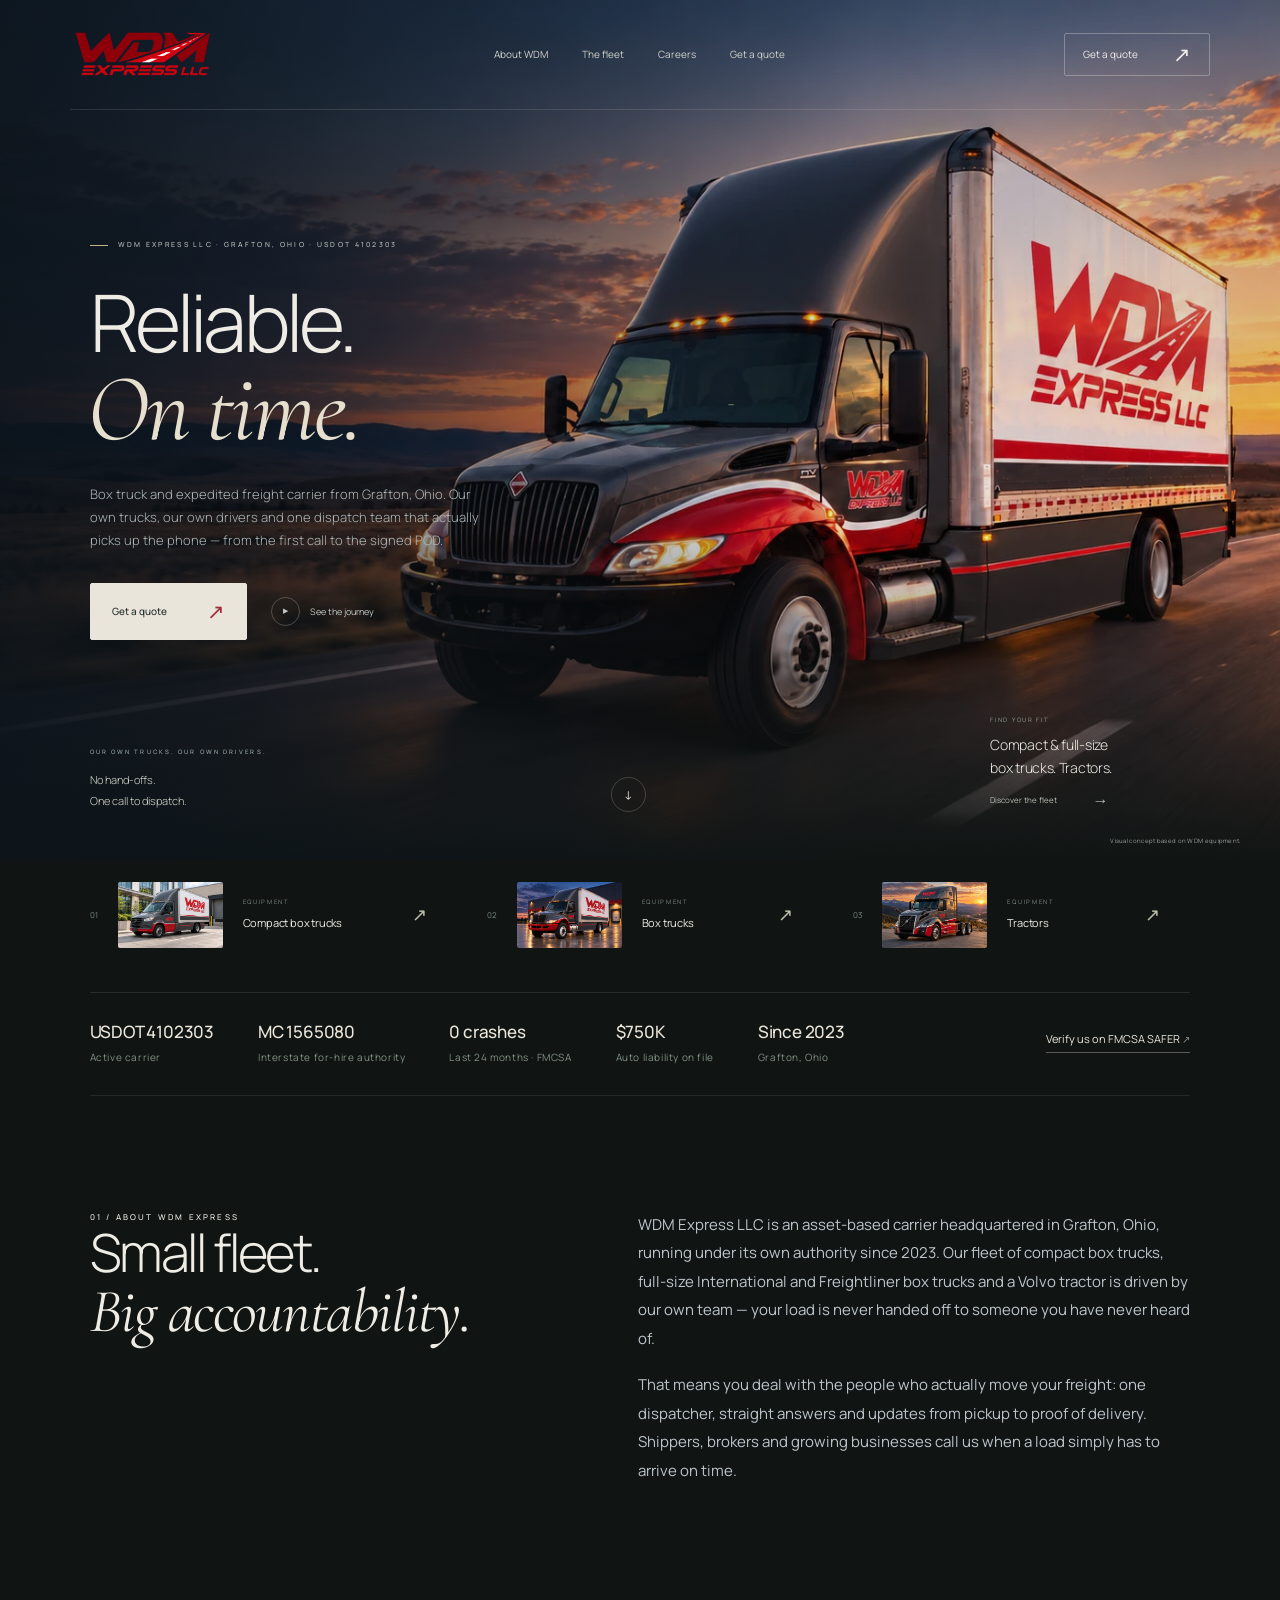
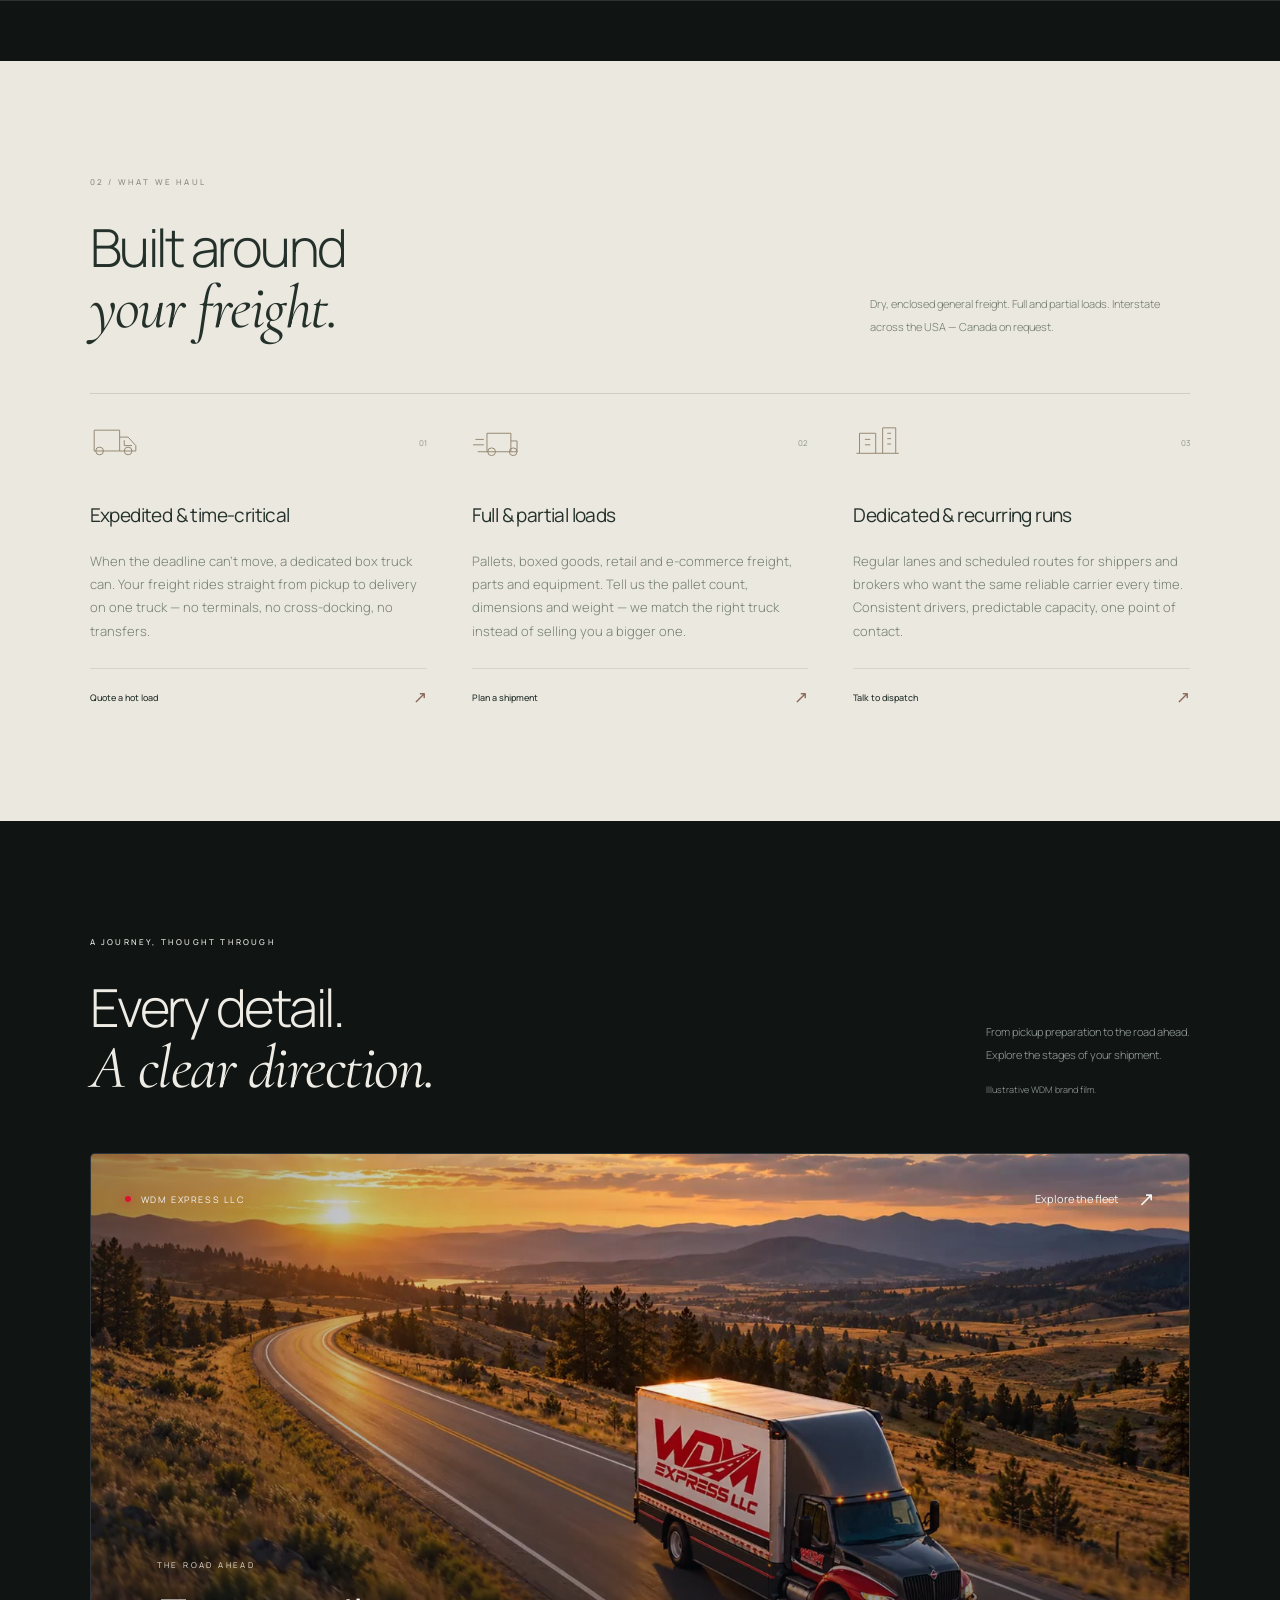
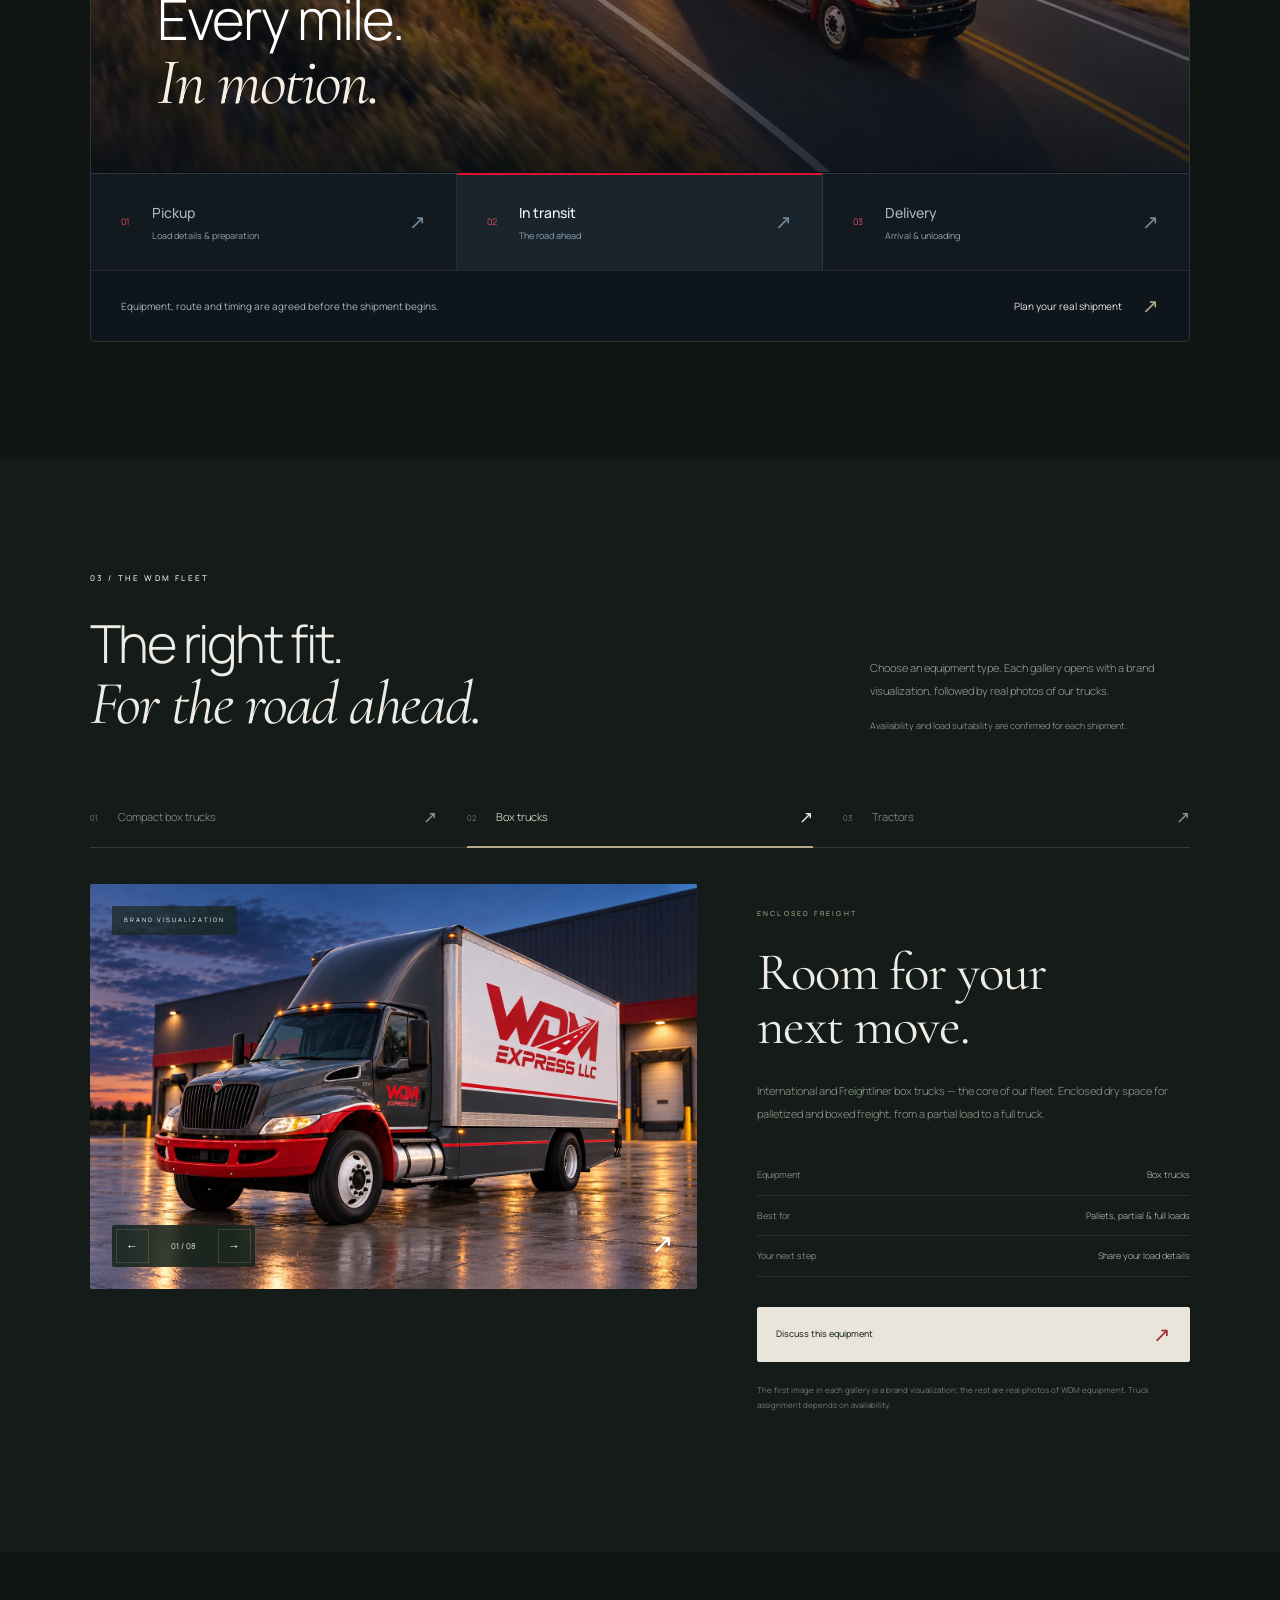
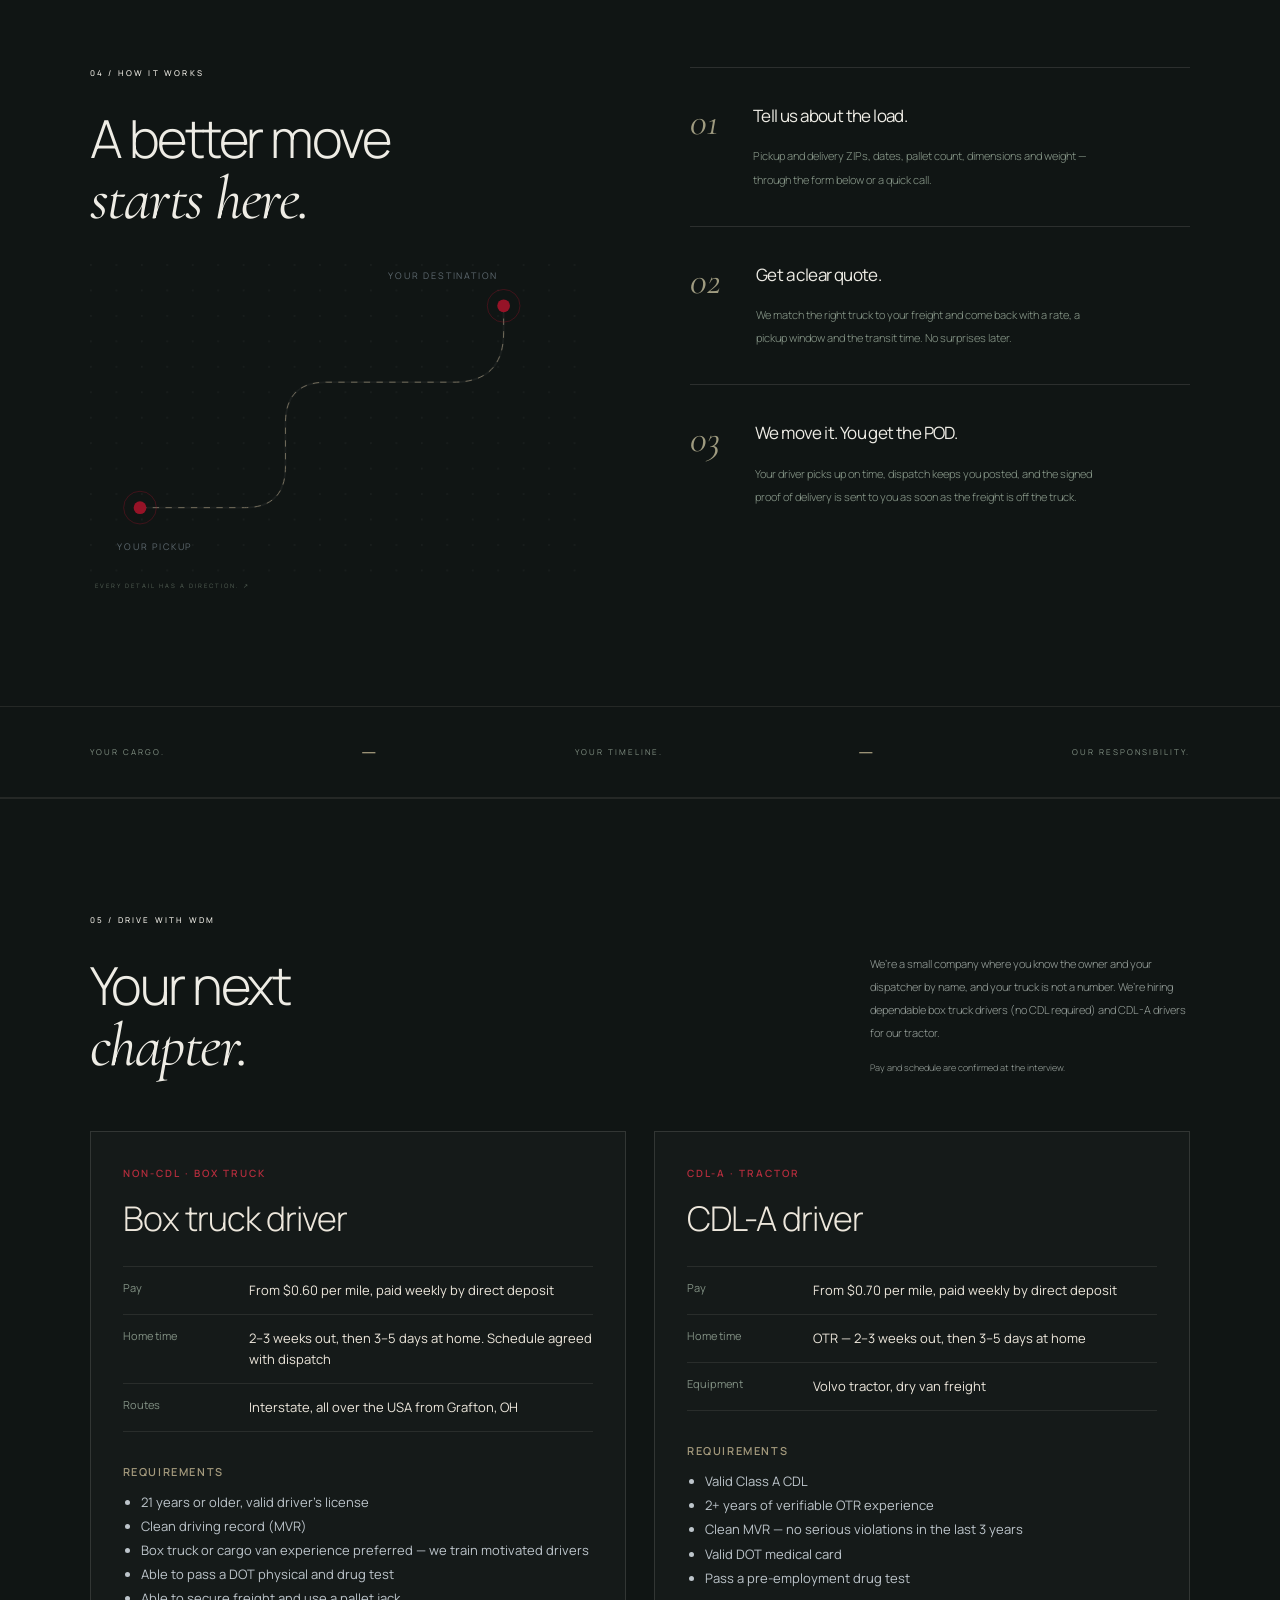
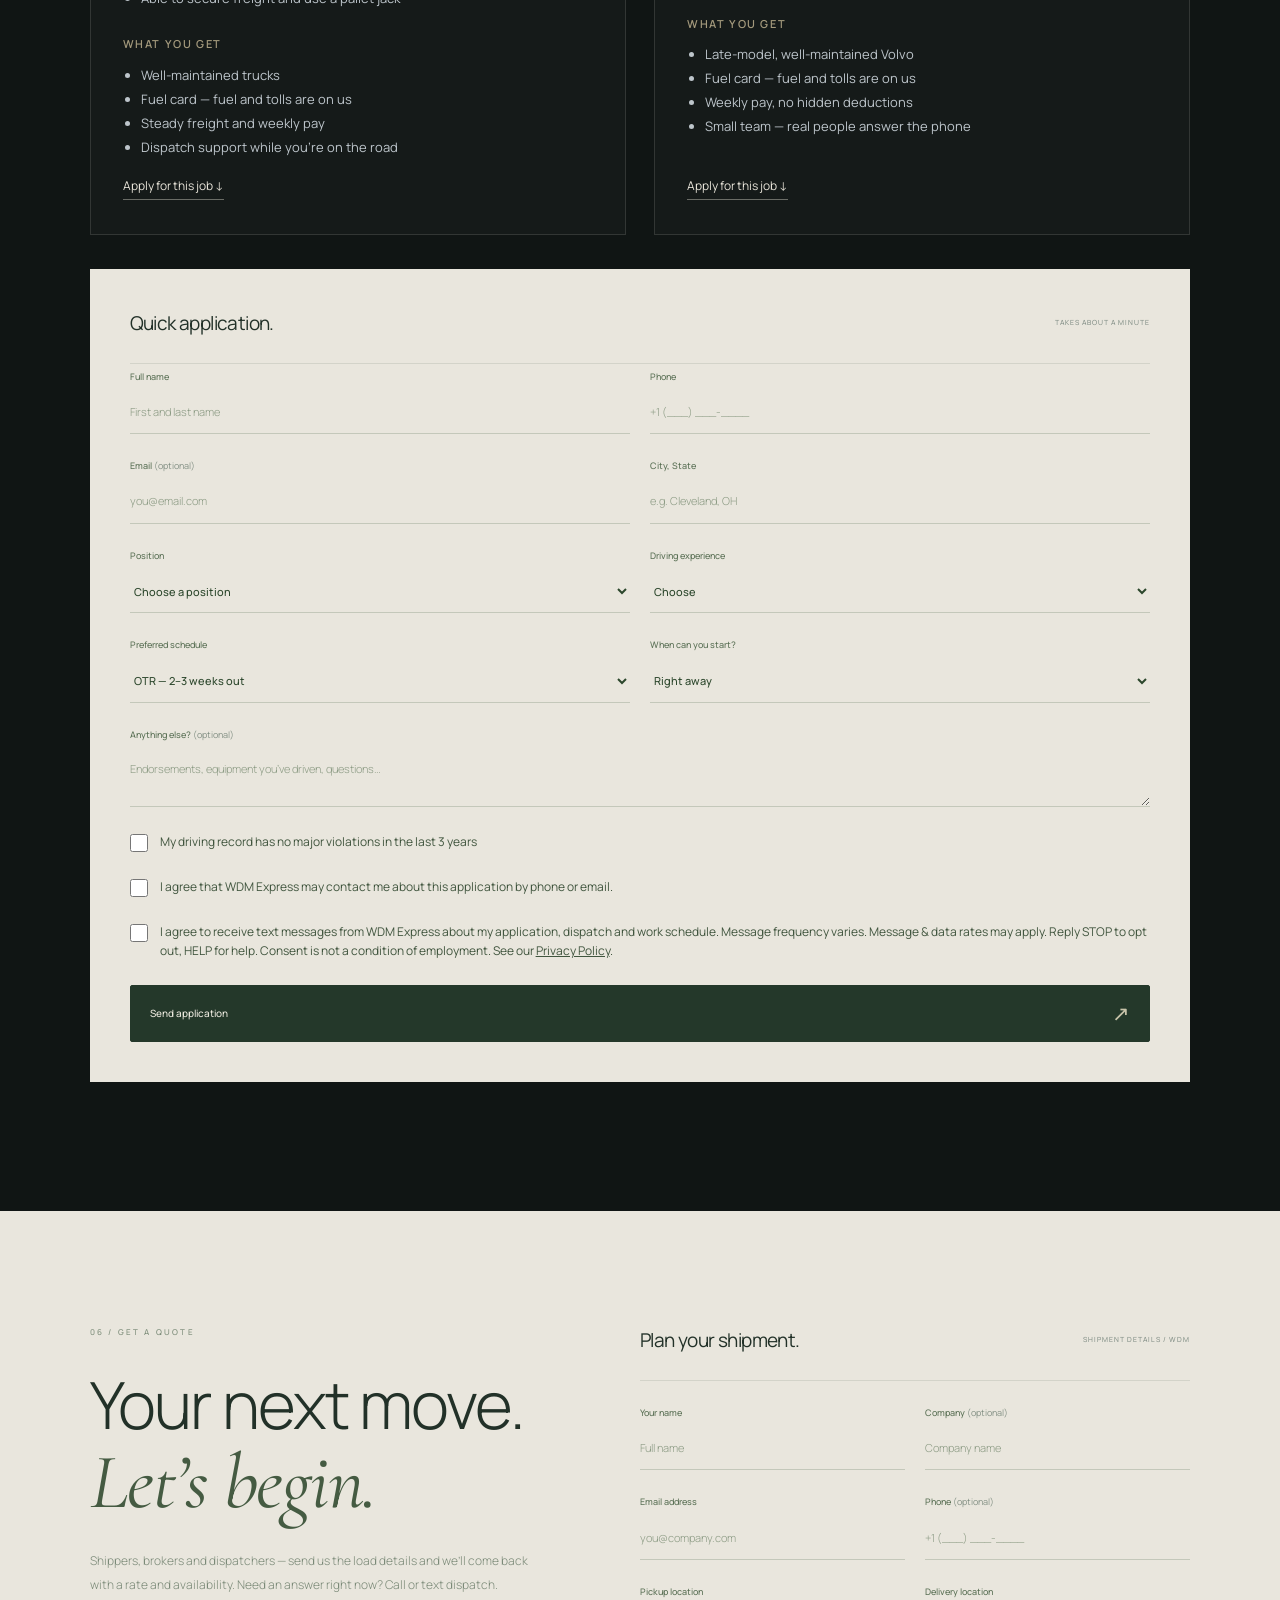
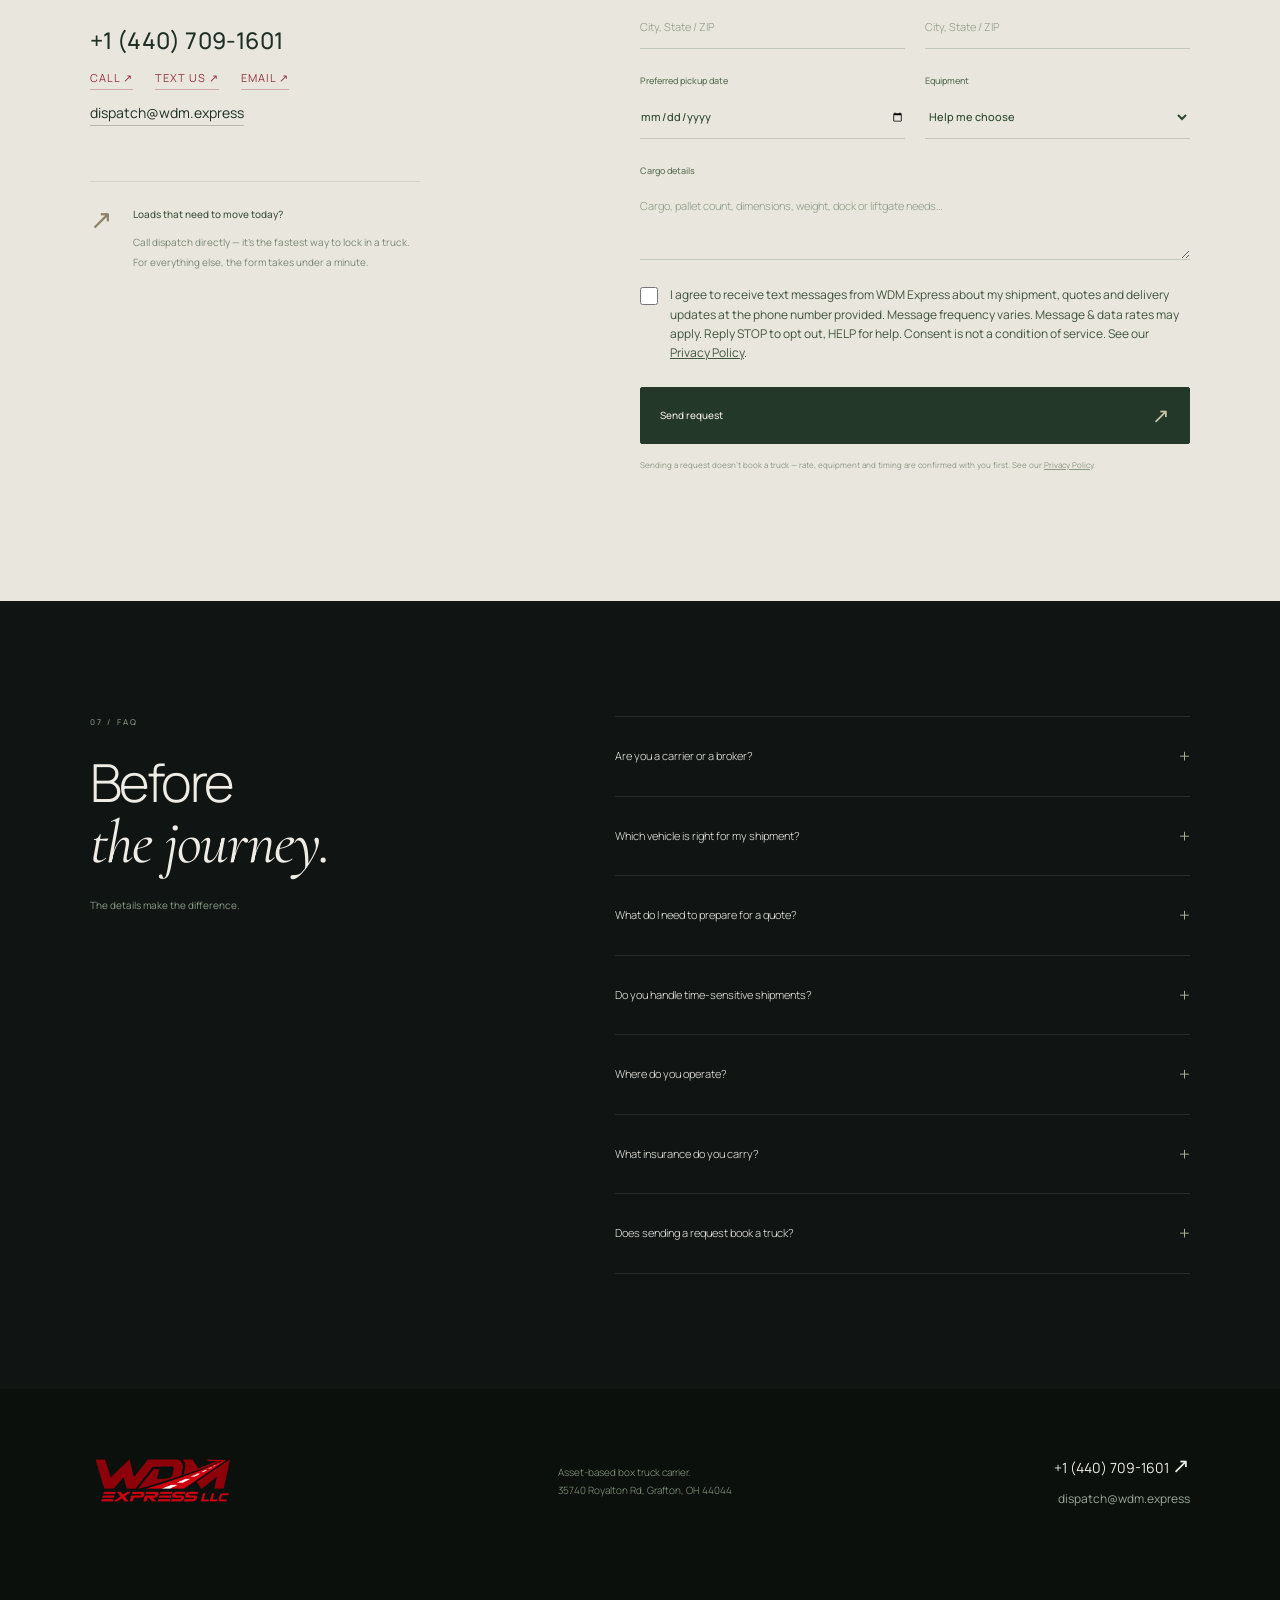
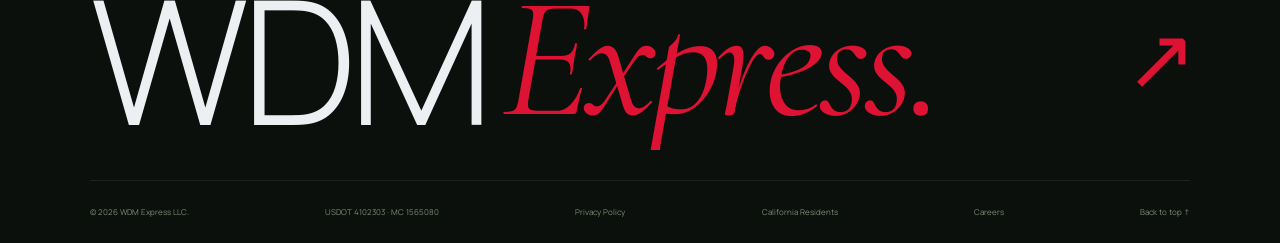
==== index.html @ 63d233fd "Replace Vue site with new static WDM Express site The new site is plain HTML/CSS/JS (approved previe" ====
<meta name="viewport" content="width=device-width, initial-scale=1"><meta name="theme-color" content="#11171c"><title>WDM Express LLC | Box Truck &amp; Expedited Freight Carrier · Grafton, Ohio</title>
<meta name="description" content="Asset-based box truck carrier from Grafton, Ohio. USDOT 4102303 · MC 1565080. Expedited, full and partial loads and dedicated runs across the USA. Call or text +1 (440) 709-1601.">
<link rel="canonical" href="https://wdm.express/">
<meta property="og:type" content="website"><meta property="og:site_name" content="WDM Express LLC"><meta property="og:url" content="https://wdm.express/">
<meta property="og:title" content="WDM Express LLC — Reliable. On time."><meta property="og:description" content="Asset-based box truck carrier from Grafton, Ohio. Our own trucks, our own drivers, one dispatch team. USDOT 4102303 · MC 1565080.">
<meta property="og:image" content="https://wdm.express/assets/og-image.jpg"><meta property="og:image:width" content="1200"><meta property="og:image:height" content="630"><meta name="twitter:card" content="summary_large_image">
<link rel="icon" type="image/png" sizes="64x64" href="assets/favicon.png"><link rel="apple-touch-icon" href="assets/apple-touch-icon.png">
<script type="application/ld+json">{"@context":"https://schema.org","@type":"LocalBusiness","@id":"https://wdm.express/#company","name":"WDM Express LLC","description":"Asset-based box truck and expedited freight carrier. USDOT 4102303, MC 1565080.","url":"https://wdm.express/","logo":"https://wdm.express/assets/logo.png","image":"https://wdm.express/assets/og-image.jpg","telephone":"+1-440-709-1601","email":"dispatch@wdm.express","address":{"@type":"PostalAddress","streetAddress":"35740 Royalton Rd","addressLocality":"Grafton","addressRegion":"OH","postalCode":"44044","addressCountry":"US"},"areaServed":["US","CA"],"foundingDate":"2023","identifier":[{"@type":"PropertyValue","propertyID":"USDOT","value":"4102303"},{"@type":"PropertyValue","propertyID":"MC","value":"1565080"}],"knowsAbout":["Box truck freight","Expedited freight","Partial truckload","Dedicated routes"]}</script><link rel="stylesheet" href="style.css"></head><body class="wdm">
<a class="skip-link" href="#main">Skip to content</a>
<header class="topbar"><a class="logo" href="#home" aria-label="WDM Express home"><img src="assets/logo.png" alt="WDM Express LLC" width="160" height="80"></a><nav id="navigation" aria-label="Main navigation"><a href="#about">About WDM</a><a href="#fleet">The fleet</a><a href="#career">Careers</a><a href="#quote">Get a quote</a><a href="tel:+14407091601">+1 (440) 709-1601</a></nav><a class="nav-button" href="#quote">Get a quote <span class="arrow">↗</span></a><button class="mobile-menu" type="button" aria-label="Open navigation" aria-expanded="false" aria-controls="navigation">☰</button></header>
<main id="main"><section class="dark-hero" id="home"><div class="dark-backdrop has-film"><video id="hero-video" src="assets/wdm-driving.mp4" poster="assets/hero-wdm-aero-symmetric.webp" autoplay muted loop playsinline preload="auto" width="1440" height="822" aria-label="WDM Express branded box truck driving on the highway"></video></div><div class="dark-grid"></div><div class="dark-heading"><p class="eyebrow"><i></i> WDM EXPRESS LLC · GRAFTON, OHIO · USDOT 4102303</p><h1>Reliable.<br><em>On time.</em></h1><div class="dark-description"><span></span><p>Box truck and expedited freight carrier from Grafton, Ohio. Our own trucks, our own drivers and one dispatch team that actually picks up the phone — from the first call to the signed POD.</p></div><div class="hero-actions"><a href="#quote" class="primary">Get a quote <span class="arrow">↗</span></a><a href="#journey" class="journey-link"><span>▶</span> See the journey</a></div></div><div class="vertical-label">OPEN ROADS. CLEAR DIRECTION.</div><div class="dark-photo-label"><i></i> A NEW PERSPECTIVE ON THE ROAD AHEAD</div><div class="dark-bottom"><div><p class="eyebrow">OUR OWN TRUCKS. OUR OWN DRIVERS.</p><p>No hand-offs.<br>One call to dispatch.</p></div><div class="hero-scroll-group"><a href="#journey" class="round-link" aria-label="See the shipment visualization">↓</a></div><div class="equipment-mini"><span>FIND YOUR FIT</span><b>Compact &amp; full-size<br>box trucks. Tractors.</b><a href="#fleet">Discover the fleet <span>→</span></a></div></div><span class="hero-credit">Visual concept based on WDM equipment.</span></section>
<div class="dark-fleet-strip"><a href="#fleet" data-select="compact"><span class="strip-number">01</span><img src="assets/fleet-mercedes-city.webp" alt="Compact box truck" width="105" height="74"><div><span>EQUIPMENT</span><h3>Compact box trucks</h3></div><span class="arrow">↗</span></a><a href="#fleet" data-select="box"><span class="strip-number">02</span><img src="assets/fleet-international-terminal.webp" alt="International box truck" width="105" height="74"><div><span>EQUIPMENT</span><h3>Box trucks</h3></div><span class="arrow">↗</span></a><a href="#fleet" data-select="tractor"><span class="strip-number">03</span><img src="assets/fleet-volvo-mountains.webp" alt="Volvo tractor" width="105" height="74"><div><span>EQUIPMENT</span><h3>Tractors</h3></div><span class="arrow">↗</span></a></div>
<section class="trust-strip" aria-label="Company credentials"><ul><li><b>USDOT 4102303</b><span>Active carrier</span></li><li><b>MC 1565080</b><span>Interstate for-hire authority</span></li><li><b>0 crashes</b><span>Last 24 months · FMCSA</span></li><li><b>$750K</b><span>Auto liability on file</span></li><li><b>Since 2023</b><span>Grafton, Ohio</span></li></ul><a href="https://safer.fmcsa.dot.gov/query.asp?searchtype=ANY&amp;query_type=queryCarrierSnapshot&amp;query_param=USDOT&amp;query_string=4102303" target="_blank" rel="noopener">Verify us on FMCSA SAFER <span aria-hidden="true">↗</span></a></section>
<section class="about-official section" id="about"><div><p class="eyebrow">01 / ABOUT WDM EXPRESS</p><h2>Small fleet.<br><em>Big accountability.</em></h2></div><div class="about-copy"><p>WDM Express LLC is an asset-based carrier headquartered in Grafton, Ohio, running under its own authority since 2023. Our fleet of compact box trucks, full-size International and Freightliner box trucks and a Volvo tractor is driven by our own team — your load is never handed off to someone you have never heard of.</p><p>That means you deal with the people who actually move your freight: one dispatcher, straight answers and updates from pickup to proof of delivery. Shippers, brokers and growing businesses call us when a load simply has to arrive on time.</p></div></section>
<section class="services section" id="services"><div class="section-heading"><div><p class="eyebrow">02 / WHAT WE HAUL</p><h2>Built around<br><em>your freight.</em></h2></div><p>Dry, enclosed general freight. Full and partial loads. Interstate across the USA — Canada on request.</p></div><div class="service-grid"><article><div class="service-top"><svg viewBox="0 0 64 48" aria-hidden="true"><path d="M5 8h33v27H5zm33 9h11l10 11v7H38M12 40a5 5 0 1 0 0-10 5 5 0 0 0 0 10zm37 0a5 5 0 1 0 0-10 5 5 0 0 0 0 10M44 21v7h10"/></svg><span>01</span></div><h3>Expedited &amp; time-critical</h3><p>When the deadline can’t move, a dedicated box truck can. Your freight rides straight from pickup to delivery on one truck — no terminals, no cross-docking, no transfers.</p><a href="#quote" data-service="Expedited / time-critical">Quote a hot load <span class="arrow">↗</span></a></article><article><div class="service-top"><svg viewBox="0 0 64 48" aria-hidden="true"><path d="M7 36h43V12H19v24m31-14h8v14h-8M4 20h11M1 27h14m10 14a5 5 0 1 0 0-10 5 5 0 0 0 0 10zm28 0a5 5 0 1 0 0-10 5 5 0 0 0 0 10"/></svg><span>02</span></div><h3>Full &amp; partial loads</h3><p>Pallets, boxed goods, retail and e-commerce freight, parts and equipment. Tell us the pallet count, dimensions and weight — we match the right truck instead of selling you a bigger one.</p><a href="#quote" data-service="Full / partial load">Plan a shipment <span class="arrow">↗</span></a></article><article><div class="service-top"><svg viewBox="0 0 64 48" aria-hidden="true"><path d="M8 38V12h21v26m9 0V5h17v33M4 38h55M15 20h7m-7 7h7m22-15h5m-5 7h5m-5 7h5"/></svg><span>03</span></div><h3>Dedicated &amp; recurring runs</h3><p>Regular lanes and scheduled routes for shippers and brokers who want the same reliable carrier every time. Consistent drivers, predictable capacity, one point of contact.</p><a href="tel:+14407091601">Talk to dispatch <span class="arrow">↗</span></a></article></div></section>
<section class="journey-section section" id="journey"><div class="section-heading"><div><p class="eyebrow">A JOURNEY, THOUGHT THROUGH</p><h2>Every detail.<br><em>A clear direction.</em></h2></div><div><p>From pickup preparation to the road ahead.<br>Explore the stages of your shipment.</p><p class="fine">Illustrative WDM brand film.</p></div></div>
<div class="journey-board cinematic-journey"><div class="route-cinema"><video id="journey-video" data-src="assets/wdm-journey-aerial.mp4" poster="assets/wdm-journey-poster.jpg" autoplay muted loop playsinline preload="none" width="1440" height="822" aria-label="WDM Express box truck driving along a countryside highway, filmed from above"></video><div class="route-film-shade"></div><div class="route-film-top"><span><i></i> WDM EXPRESS LLC</span><a href="#fleet">Explore the fleet <span aria-hidden="true">↗</span></a></div><div class="route-film-copy"><p>THE ROAD AHEAD</p><h3>Every mile.<br><em>In motion.</em></h3></div></div>
<div class="route-stages" role="group" aria-label="Explore shipment stages"><button type="button" data-stage="0" aria-pressed="false"><span>01</span><div><b>Pickup</b><small>Load details &amp; preparation</small></div><span class="route-stage-arrow" aria-hidden="true">↗</span></button><button type="button" data-stage="1" aria-pressed="true" class="active"><span>02</span><div><b>In transit</b><small>The road ahead</small></div><span class="route-stage-arrow" aria-hidden="true">↗</span></button><button type="button" data-stage="2" aria-pressed="false"><span>03</span><div><b>Delivery</b><small>Arrival &amp; unloading</small></div><span class="route-stage-arrow" aria-hidden="true">↗</span></button></div>
<div class="journey-caption"><p id="journey-stage-detail" aria-live="polite">Equipment, route and timing are agreed before the shipment begins.</p><a href="#quote">Plan your real shipment <span>↗</span></a></div></div></section>
<section class="fleet-section section" id="fleet"><div class="section-heading"><div><p class="eyebrow">03 / THE WDM FLEET</p><h2>The right fit.<br><em>For the road ahead.</em></h2></div><div><p>Choose an equipment type. Each gallery opens with a brand visualization, followed by real photos of our trucks.</p><p class="fine">Availability and load suitability are confirmed for each shipment.</p></div></div><div class="equipment-tabs" role="tablist" aria-label="Fleet equipment"><button id="tab-compact" role="tab" aria-selected="false" aria-controls="fleet-panel" data-fleet="compact" tabindex="-1"><span>01</span> Compact box trucks <span class="arrow">↗</span></button><button id="tab-box" role="tab" aria-selected="true" aria-controls="fleet-panel" data-fleet="box" class="active" tabindex="0"><span>02</span> Box trucks <span class="arrow">↗</span></button><button id="tab-tractor" role="tab" aria-selected="false" aria-controls="fleet-panel" data-fleet="tractor" tabindex="-1"><span>03</span> Tractors <span class="arrow">↗</span></button></div><div class="fleet-showcase" id="fleet-panel" role="tabpanel" aria-labelledby="tab-box"><div class="fleet-photo"><button class="expand-photo" aria-label="View vehicle photo full screen" type="button"><img id="fleet-photo" src="assets/fleet-international-terminal.webp" alt="WDM International box truck with aerodynamic fairing at a freight terminal" loading="lazy" width="1536" height="1024"></button><span class="photo-badge" id="fleet-badge">BRAND VISUALIZATION</span><div class="photo-controls"><button type="button" id="fleet-prev" aria-label="Previous fleet photo">←</button><span id="fleet-count" aria-live="polite">01 / 08</span><button type="button" id="fleet-next" aria-label="Next fleet photo">→</button></div><span class="photo-expand" aria-hidden="true">↗</span></div><div class="fleet-detail"><span class="eyebrow" id="fleet-category">ENCLOSED FREIGHT</span><h3 id="fleet-title">Room for your<br>next move.</h3><p id="fleet-description">International and Freightliner box trucks — the core of our fleet. Enclosed dry space for palletized and boxed freight, from a partial load to a full truck.</p><dl><div><dt>Equipment</dt><dd id="fleet-equipment">Box trucks</dd></div><div><dt>Best for</dt><dd id="fleet-best">Pallets, partial &amp; full loads</dd></div><div><dt>Your next step</dt><dd>Share your load details</dd></div></dl><a href="#quote" class="primary" id="fleet-quote" data-equipment="Box truck">Discuss this equipment <span class="arrow">↗</span></a><p class="fine">The first image in each gallery is a brand visualization; the rest are real photos of WDM equipment. Truck assignment depends on availability.</p></div></div></section>
<section class="approach section" id="approach"><div class="approach-visual"><p class="eyebrow">04 / HOW IT WORKS</p><h2>A better move<br><em>starts here.</em></h2><div class="route-drawing" aria-hidden="true"><svg viewBox="0 0 550 350" fill="none"><defs><pattern id="route-grid" width="28" height="28" patternUnits="userSpaceOnUse"><circle cx="1" cy="1" r=".8" fill="#fff" opacity=".13"/></pattern></defs><rect width="550" height="350" fill="url(#route-grid)"/><path class="route-shadow" d="M55 268H170Q215 268 215 223V175Q215 130 260 130H400Q455 130 455 75V46"/><path class="route-path" d="M55 268H170Q215 268 215 223V175Q215 130 260 130H400Q455 130 455 75V46"/><circle cx="55" cy="268" r="7" fill="#de1232"/><circle cx="55" cy="268" r="18" stroke="#de1232" opacity=".4"/><circle cx="455" cy="46" r="7" fill="#de1232"/><circle cx="455" cy="46" r="18" stroke="#de1232" opacity=".4"/><text x="30" y="315" fill="#8796a0" font-size="10" letter-spacing="2">YOUR PICKUP</text><text x="328" y="17" fill="#8796a0" font-size="10" letter-spacing="2">YOUR DESTINATION</text></svg><span class="route-label">EVERY DETAIL HAS A DIRECTION. ↗</span></div></div><div class="steps"><article><span>01</span><div><h3>Tell us about the load.</h3><p>Pickup and delivery ZIPs, dates, pallet count, dimensions and weight — through the form below or a quick call.</p></div></article><article><span>02</span><div><h3>Get a clear quote.</h3><p>We match the right truck to your freight and come back with a rate, a pickup window and the transit time. No surprises later.</p></div></article><article><span>03</span><div><h3>We move it. You get the POD.</h3><p>Your driver picks up on time, dispatch keeps you posted, and the signed proof of delivery is sent to you as soon as the freight is off the truck.</p></div></article></div></section>
<div class="statement"><span>YOUR CARGO.</span><i>—</i><span>YOUR TIMELINE.</span><i>—</i><span>OUR RESPONSIBILITY.</span></div>
<section class="careers section" id="career"><div class="section-heading"><div><p class="eyebrow">05 / DRIVE WITH WDM</p><h2>Your next<br><em>chapter.</em></h2></div><div><p>We’re a small company where you know the owner and your dispatcher by name, and your truck is not a number. We’re hiring dependable box truck drivers (no CDL required) and CDL-A drivers for our tractor.</p><p class="fine">Pay and schedule are confirmed at the interview.</p></div></div>
<div class="jobs">
<article class="job"><p class="job-tag">NON-CDL · BOX TRUCK</p><h3>Box truck driver</h3>
<dl class="job-facts"><div><dt>Pay</dt><dd>From $0.60 per mile, paid weekly by direct deposit</dd></div><div><dt>Home time</dt><dd>2–3 weeks out, then 3–5 days at home. Schedule agreed with dispatch</dd></div><div><dt>Routes</dt><dd>Interstate, all over the USA from Grafton, OH</dd></div></dl>
<h4>Requirements</h4><ul><li>21 years or older, valid driver’s license</li><li>Clean driving record (MVR)</li><li>Box truck or cargo van experience preferred — we train motivated drivers</li><li>Able to pass a DOT physical and drug test</li><li>Able to secure freight and use a pallet jack</li></ul>
<h4>What you get</h4><ul><li>Well-maintained trucks</li><li>Fuel card — fuel and tolls are on us</li><li>Steady freight and weekly pay</li><li>Dispatch support while you’re on the road</li></ul>
<a href="#apply" class="job-apply" data-position="Box truck driver (Non-CDL)">Apply for this job <span aria-hidden="true">↓</span></a></article>
<article class="job"><p class="job-tag">CDL-A · TRACTOR</p><h3>CDL-A driver</h3>
<dl class="job-facts"><div><dt>Pay</dt><dd>From $0.70 per mile, paid weekly by direct deposit</dd></div><div><dt>Home time</dt><dd>OTR — 2–3 weeks out, then 3–5 days at home</dd></div><div><dt>Equipment</dt><dd>Volvo tractor, dry van freight</dd></div></dl>
<h4>Requirements</h4><ul><li>Valid Class A CDL</li><li>2+ years of verifiable OTR experience</li><li>Clean MVR — no serious violations in the last 3 years</li><li>Valid DOT medical card</li><li>Pass a pre-employment drug test</li></ul>
<h4>What you get</h4><ul><li>Late-model, well-maintained Volvo</li><li>Fuel card — fuel and tolls are on us</li><li>Weekly pay, no hidden deductions</li><li>Small team — real people answer the phone</li></ul>
<a href="#apply" class="job-apply" data-position="CDL-A driver">Apply for this job <span aria-hidden="true">↓</span></a></article>
</div>
<form id="apply-form" class="apply-form" novalidate><div class="form-heading"><h3 id="apply">Quick application.</h3><span>TAKES ABOUT A MINUTE</span></div>
<input type="hidden" name="form_type" value="Driver application">
<div class="form-grid">
<label>Full name<input name="name" autocomplete="name" placeholder="First and last name" required maxlength="100"></label>
<label>Phone<input type="tel" name="phone" autocomplete="tel" placeholder="+1 (___) ___-____" required maxlength="40"></label>
<label>Email <span>(optional)</span><input type="email" name="email" autocomplete="email" placeholder="you@email.com" maxlength="200"></label>
<label>City, State<input name="location" autocomplete="address-level2" placeholder="e.g. Cleveland, OH" required maxlength="120"></label>
<label>Position<select name="position" id="apply-position" required><option value="">Choose a position</option><option>Box truck driver (Non-CDL)</option><option>CDL-A driver</option></select></label>
<label>Driving experience<select name="experience" required><option value="">Choose</option><option>Less than 1 year</option><option>1–2 years</option><option>3–5 years</option><option>5+ years</option></select></label>
<label>Preferred schedule<select name="schedule"><option>OTR — 2–3 weeks out</option><option>Flexible / let’s discuss</option></select></label>
<label>When can you start?<select name="start"><option>Right away</option><option>Within 2 weeks</option><option>Within a month</option></select></label>
<label class="full">Anything else? <span>(optional)</span><textarea name="message" rows="2" placeholder="Endorsements, equipment you’ve driven, questions…" maxlength="1500"></textarea></label>
<label class="check full"><input type="checkbox" name="clean_record" value="Yes"> <span>My driving record has no major violations in the last 3 years</span></label>
<label class="check full"><input type="checkbox" name="consent" value="Yes" required> <span>I agree that WDM Express may contact me about this application by phone or email.</span></label><label class="check full"><input type="checkbox" name="sms_consent" value="Yes"> <span>I agree to receive text messages from WDM Express about my application, dispatch and work schedule. Message frequency varies. Message &amp; data rates may apply. Reply STOP to opt out, HELP for help. Consent is not a condition of employment. See our <a href="privacy-policy">Privacy Policy</a>.</span></label>
<input type="text" name="botcheck" class="hp" tabindex="-1" autocomplete="off" aria-hidden="true">
</div><button type="submit" class="primary">Send application <span class="arrow">↗</span></button>
<div class="form-status" role="status" aria-live="polite" hidden></div></form>
</section>
<section class="quote-section section" id="quote"><div class="quote-copy"><p class="eyebrow">06 / GET A QUOTE</p><h2>Your next move.<br><em>Let’s begin.</em></h2><p>Shippers, brokers and dispatchers — send us the load details and we’ll come back with a rate and availability. Need an answer right now? Call or text dispatch.</p><div class="contact-lines"><a class="contact-phone" href="tel:+14407091601">+1 (440) 709-1601</a><div><a href="tel:+14407091601">Call <span aria-hidden="true">↗</span></a><a href="sms:+14407091601">Text us <span aria-hidden="true">↗</span></a><a href="mailto:dispatch@wdm.express">Email <span aria-hidden="true">↗</span></a></div><a class="contact-email" href="mailto:dispatch@wdm.express">dispatch@wdm.express</a></div><div class="quote-note"><span class="arrow">↗</span><div><b>Loads that need to move today?</b><p>Call dispatch directly — it’s the fastest way to lock in a truck. For everything else, the form takes under a minute.</p></div></div></div><form id="quote-form" novalidate><input type="hidden" name="form_type" value="Shipping request"><div class="form-heading"><h3>Plan your shipment.</h3><span>SHIPMENT DETAILS / WDM</span></div><div class="form-grid"><label>Your name<input name="name" autocomplete="name" placeholder="Full name" required maxlength="100"></label><label>Company <span>(optional)</span><input name="company" autocomplete="organization" placeholder="Company name" maxlength="150"></label><label>Email address<input type="email" name="email" autocomplete="email" placeholder="you@company.com" required maxlength="200"></label><label>Phone <span>(optional)</span><input type="tel" name="phone" autocomplete="tel" placeholder="+1 (___) ___-____" maxlength="40"></label><label>Pickup location<input name="pickup" placeholder="City, State / ZIP" required maxlength="150"></label><label>Delivery location<input name="delivery" placeholder="City, State / ZIP" required maxlength="150"></label><label>Preferred pickup date<input type="date" name="date" required></label><label>Equipment<select id="equipment" name="equipment"><option>Help me choose</option><option>Compact box truck</option><option>Box truck</option><option>Tractor</option></select></label><label class="full">Cargo details<textarea id="cargo" name="cargo" rows="3" placeholder="Cargo, pallet count, dimensions, weight, dock or liftgate needs…" required maxlength="2500"></textarea></label><label class="check full"><input type="checkbox" name="sms_consent" value="Yes"> <span>I agree to receive text messages from WDM Express about my shipment, quotes and delivery updates at the phone number provided. Message frequency varies. Message &amp; data rates may apply. Reply STOP to opt out, HELP for help. Consent is not a condition of service. See our <a href="privacy-policy">Privacy Policy</a>.</span></label><input type="text" name="botcheck" class="hp" tabindex="-1" autocomplete="off" aria-hidden="true"></div><button type="submit" class="primary">Send request <span class="arrow">↗</span></button><p class="form-disclaimer">Sending a request doesn’t book a truck — rate, equipment and timing are confirmed with you first. See our <a href="privacy-policy">Privacy Policy</a>.</p><div class="form-status" role="status" aria-live="polite" hidden></div></form></section>
<section class="faq section" id="questions"><div><p class="eyebrow">07 / FAQ</p><h2>Before<br><em>the journey.</em></h2><p class="faq-subtitle">The details make the difference.</p></div><div class="faq-list"><details><summary>Are you a carrier or a broker?<span>+</span></summary><p>We’re an asset-based carrier with our own trucks and drivers — USDOT 4102303, MC 1565080. You can check our authority, insurance and safety record on <a href="https://safer.fmcsa.dot.gov/query.asp?searchtype=ANY&amp;query_type=queryCarrierSnapshot&amp;query_param=USDOT&amp;query_string=4102303" target="_blank" rel="noopener">FMCSA SAFER</a>.</p></details><details><summary>Which vehicle is right for my shipment?<span>+</span></summary><p>That depends on cargo dimensions, total weight, loading access and route. Include these details in your request, or select “Help me choose.” Final capacity and availability must be confirmed before booking.</p></details><details><summary>What do I need to prepare for a quote?<span>+</span></summary><p>Pickup and delivery cities or ZIP codes, preferred dates, cargo description, dimensions and total weight. Include pallet count, dock access and any special loading or delivery requirements.</p></details><details><summary>Do you handle time-sensitive shipments?<span>+</span></summary><p>Yes — it’s a big part of what we do. Give us the earliest pickup time and the hard delivery deadline. If the load needs to move today, call dispatch at <a href="tel:+14407091601">+1 (440) 709-1601</a>.</p></details><details><summary>Where do you operate?<span>+</span></summary><p>We haul interstate freight across the USA from our base in Grafton, Ohio. Cross-border loads to Canada are possible — ask us before booking.</p></details><details><summary>What insurance do you carry?<span>+</span></summary><p>Our $750,000 auto liability coverage is on file with FMCSA. Ask us for a certificate of insurance (COI) and cargo coverage details for your specific load.</p></details><details><summary>Does sending a request book a truck?<span>+</span></summary><p>No. A shipment is booked only after WDM Express confirms the equipment, schedule, rate and terms with you — by phone and a rate confirmation.</p></details></div></section>
</main><footer><div class="footer-top"><a class="logo" href="#home"><img src="assets/logo.png" alt="WDM Express LLC" width="160" height="80" loading="lazy"></a><p>Asset-based box truck carrier.<br>35740 Royalton Rd, Grafton, OH 44044</p><div class="footer-contacts"><a href="tel:+14407091601">+1 (440) 709-1601 <span class="arrow">↗</span></a><a href="mailto:dispatch@wdm.express">dispatch@wdm.express</a></div></div><div class="footer-word">WDM <em>Express.</em><span>↗</span></div><div class="footer-bottom"><p>© <span id="year">2026</span> WDM Express LLC.</p><a href="https://safer.fmcsa.dot.gov/query.asp?searchtype=ANY&amp;query_type=queryCarrierSnapshot&amp;query_param=USDOT&amp;query_string=4102303" target="_blank" rel="noopener">USDOT 4102303 · MC 1565080</a><a href="privacy-policy">Privacy Policy</a><a href="ccpa">California Residents</a><a href="#career">Careers</a><a href="#home">Back to top ↑</a></div></footer>
<a class="mobile-call" href="tel:+14407091601"><span aria-hidden="true">✆</span> Call dispatch</a>
<dialog id="gallery"><div class="gallery-heading"><span id="gallery-title">The WDM fleet</span><button type="button" id="close-gallery" aria-label="Close photo gallery">×</button></div><img id="gallery-photo" alt="WDM fleet vehicle"><div class="gallery-controls"><button type="button" id="gallery-prev" aria-label="Previous photo">←</button><span id="gallery-count"></span><button type="button" id="gallery-next" aria-label="Next photo">→</button></div></dialog><script src="app.js"></script></body></html>
---- style.css ----
@import url('assets/fonts.css');
html{scroll-behavior:smooth;scroll-padding-top:20px}body{margin:0}.wdm{--red:#de1232;--ink:#11171c;--muted:#8d9ba5;--line:#ffffff22;background:var(--ink);color:#f4f5f3;font-family:'DM Sans',Arial,sans-serif;font-size:14px;line-height:1.5;overflow-x:clip;min-height:100vh}.wdm *{box-sizing:border-box}.wdm h1,.wdm h2,.wdm h3,.wdm p{margin:0}.wdm h1,.wdm h2{font-family:'Barlow Condensed',Impact,'Arial Narrow',sans-serif;font-weight:600;letter-spacing:-1px;line-height:.98}.wdm h2{font-size:clamp(46px,4.8vw,72px)}.wdm h2>span{color:#75838d}.wdm em{font-style:normal;color:var(--red)}.wdm button,.wdm input,.wdm select,.wdm textarea{font:inherit}.wdm a{color:inherit;text-decoration:none}.wdm button,.wdm a{-webkit-tap-highlight-color:transparent}.wdm button{cursor:pointer}.wdm button:focus-visible,.wdm a:focus-visible,.wdm summary:focus-visible{outline:3px solid var(--red);outline-offset:5px}.wdm button:disabled{opacity:.3;cursor:default}.wdm [hidden]{display:none!important}.wdm .skip-link{position:absolute;top:-100px;left:20px;padding:15px;background:white;color:black;z-index:50}.wdm .skip-link:focus{top:10px}.wdm .topbar{height:100px;display:flex;align-items:center;justify-content:space-between;margin:0 4%;border-bottom:1px solid var(--line);position:relative;z-index:5}.wdm .logo img{width:160px;height:80px;object-fit:contain;display:block}.wdm .topbar nav{display:flex;gap:35px;font-size:12px;color:#b7c1c7}.wdm .topbar nav a:hover{color:white}.wdm .nav-button{display:flex;align-items:center;gap:30px;font-size:12px;border:1px solid #ffffff50;padding:11px 18px;transition:background .2s}.wdm .nav-button:hover{background:#ffffff12}.wdm .arrow{font-family:Arial,sans-serif;font-size:25px;font-weight:400;line-height:1}.wdm .mobile-menu{display:none}.wdm .primary{display:inline-flex;align-items:center;justify-content:space-between;gap:45px;background:var(--red);color:#fff;padding:18px 22px;font-size:12px;border:1px solid var(--red);font-weight:500;transition:background .2s,transform .2s}.wdm .primary:hover{background:#bc0d29;border-color:#bc0d29;transform:translateY(-2px)}.wdm .eyebrow{font-size:9px;letter-spacing:1.8px;font-weight:600;display:flex;align-items:center;gap:10px}.wdm .eyebrow i,.wdm .dark-photo-label i{width:6px;height:6px;border-radius:50%;background:var(--red)}.wdm .dark-hero{height:715px;position:relative;overflow:hidden;margin-top:-100px;padding-top:100px}.wdm .dark-backdrop{position:absolute;inset:0;left:26%}.wdm .dark-backdrop>img{height:100%;width:100%;object-fit:cover;object-position:50% 55%;filter:saturate(.6)}.wdm .dark-backdrop:after{content:'';position:absolute;inset:0;background:linear-gradient(90deg,#11171c,#11171c60 35%,#11171c15 75%),linear-gradient(0deg,#11171c,#11171c10 65%,#11171cb0)}.wdm .dark-grid{position:absolute;inset:100px 4% 0;background:linear-gradient(90deg,transparent calc(50% - 1px),#ffffff0c 50%,transparent calc(50% + 1px)),linear-gradient(90deg,transparent calc(75% - 1px),#ffffff0c 75%,transparent calc(75% + 1px));pointer-events:none}.wdm .dark-heading{position:relative;padding:48px 0 0 6%}.wdm h1{font-size:clamp(100px,9.6vw,145px);line-height:.86;letter-spacing:-2px;font-weight:700;margin-top:28px}.wdm .dark-description{display:flex;gap:16px;align-items:center;margin:27px 0}.wdm .dark-description>span{width:2px;height:40px;background:var(--red)}.wdm .dark-description p{font-size:12px;color:#b3bdc4;line-height:1.7}.wdm .dark-heading .primary{padding:17px 22px}.wdm .vertical-label{position:absolute;right:24px;top:43%;writing-mode:vertical-rl;font-size:7px;letter-spacing:2.5px;color:#b9c3c8}.wdm .dark-photo-label{position:absolute;right:8%;top:55%;display:flex;align-items:center;gap:10px;font-size:8px;letter-spacing:1.5px;background:#11171c80;padding:15px;backdrop-filter:blur(7px)}.wdm .dark-bottom{position:absolute;bottom:30px;left:6%;right:6%;display:flex;align-items:flex-end;justify-content:space-between}.wdm .dark-bottom .eyebrow{font-size:7px;color:#7b8a94;letter-spacing:2px}.wdm .dark-bottom>div:first-child>p:last-child{font-size:14px;margin-top:9px;line-height:1.5}.wdm .round-link{width:44px;height:44px;border:1px solid #ffffff40;border-radius:50%;display:grid;place-items:center}.wdm .equipment-mini{display:flex;flex-direction:column;gap:10px;min-width:240px}.wdm .equipment-mini>span{font-size:7px;letter-spacing:2px;color:#91a0aa}.wdm .equipment-mini b{font-size:19px;font-weight:400;line-height:1.25;letter-spacing:-.5px}.wdm .equipment-mini a{font-size:10px;display:flex;gap:40px;align-items:center}.wdm .equipment-mini a span{font-size:20px}.wdm .dark-fleet-strip{display:grid;grid-template-columns:repeat(3,1fr);margin:0 4%;border-top:1px solid var(--line);border-bottom:1px solid var(--line)}.wdm .dark-fleet-strip>a{display:flex;align-items:center;gap:15px;text-align:left;padding:25px 22px;transition:background .2s}.wdm .dark-fleet-strip>a:hover{background:#ffffff05}.wdm .dark-fleet-strip>a+a{border-left:1px solid var(--line)}.wdm .dark-fleet-strip img{height:74px;width:105px;object-fit:cover;filter:grayscale(.5)}.wdm .strip-number{font-size:9px;color:#63727c}.wdm .dark-fleet-strip div>span{font-size:7px;letter-spacing:1.4px;color:#7d8c96}.wdm .dark-fleet-strip h3{font-size:14px;font-weight:400;margin-top:6px}.wdm .dark-fleet-strip .arrow{margin-left:auto;font-size:22px}.wdm .section{padding:95px 6%}.wdm .section-heading{display:flex;align-items:flex-end;justify-content:space-between;gap:60px;margin-bottom:44px}.wdm .section-heading .eyebrow{margin-bottom:23px}.wdm .section-heading>p,.wdm .section-heading>div+div{max-width:340px;color:var(--muted);font-size:12px;line-height:1.9}.wdm .fine{font-size:10px!important;line-height:1.7!important;color:var(--muted)}.wdm .section-heading .fine{margin-top:15px}.wdm .service-grid{display:grid;grid-template-columns:repeat(3,1fr);border:1px solid var(--line)}.wdm .service-grid article{padding:30px 28px;background:linear-gradient(145deg,#ffffff04,transparent)}.wdm .service-grid article+article{border-left:1px solid var(--line)}.wdm .service-top{display:flex;align-items:center;justify-content:space-between;margin-bottom:32px}.wdm .service-top svg{height:45px;width:60px;fill:none;stroke:var(--red);stroke-width:1.4}.wdm .service-top>span{font-size:9px;color:#5e6c77}.wdm .service-grid h3{font-size:22px;font-weight:500;letter-spacing:-.5px;margin-bottom:18px}.wdm .service-grid p{font-size:12px;color:var(--muted);line-height:1.9;min-height:90px}.wdm .service-grid a{font-size:11px;display:flex;justify-content:space-between;align-items:center;border-top:1px solid var(--line);padding-top:20px;margin-top:30px}.wdm .service-grid a:hover{color:#ee5069}.wdm .fleet-section{background:#181f25}.wdm .equipment-tabs{display:grid;grid-template-columns:repeat(3,1fr);border-bottom:1px solid #ffffff30;margin-bottom:30px}.wdm .equipment-tabs button{display:flex;align-items:center;gap:20px;background:transparent;color:#8d9ba5;border:0;border-bottom:2px solid transparent;margin-bottom:-1px;text-align:left;padding:20px 15px;font-size:13px}.wdm .equipment-tabs button>span:first-child{font-size:9px;color:#61717e}.wdm .equipment-tabs .arrow{margin-left:auto;font-size:20px}.wdm .equipment-tabs button.active{color:white;border-bottom-color:var(--red);background:#ffffff04}.wdm .fleet-showcase{display:grid;grid-template-columns:1.25fr 1fr;gap:0;border:1px solid var(--line)}.wdm .fleet-photo{position:relative;min-height:420px;overflow:hidden;background:#29343b}.wdm .expand-photo{display:block;width:100%;height:100%;padding:0;border:0;background:transparent}.wdm .fleet-photo img{position:absolute;inset:0;width:100%;height:100%;object-fit:cover;filter:saturate(.75);transition:transform .4s}.wdm .expand-photo:hover img{transform:scale(1.025)}.wdm .photo-badge{position:absolute;top:20px;left:20px;background:#11171cbb;color:white;padding:10px 14px;font-size:8px;letter-spacing:1.5px;pointer-events:none}.wdm .photo-controls{position:absolute;bottom:20px;left:20px;display:flex;align-items:center;background:#11171ccc;backdrop-filter:blur(5px);padding:5px;gap:12px}.wdm .photo-controls button{width:38px;height:34px;background:transparent;color:white;border:1px solid #ffffff30}.wdm .photo-controls>span{font-size:9px;min-width:45px;text-align:center}.wdm .photo-expand{position:absolute;bottom:25px;right:23px;font-size:27px;color:white;pointer-events:none}.wdm .fleet-detail{padding:35px 30px}.wdm .fleet-detail>.eyebrow{color:#9cabb5;font-size:8px}.wdm .fleet-detail h3{font-family:'Barlow Condensed',Impact,sans-serif;font-size:47px;line-height:1.02;font-weight:500;letter-spacing:-.7px;margin:20px 0}.wdm .fleet-detail>p:not(.fine){font-size:12px;color:var(--muted);line-height:1.8}.wdm .fleet-detail dl{font-size:10px;margin:25px 0}.wdm .fleet-detail dl div{display:flex;gap:15px;justify-content:space-between;padding:10px 0;border-bottom:1px solid var(--line)}.wdm .fleet-detail dt{color:#758590}.wdm .fleet-detail dd{margin:0;text-align:right}.wdm .fleet-detail .primary{width:100%;font-size:11px;gap:15px}.wdm .fleet-detail>.fine{margin-top:15px}.wdm .approach{display:grid;grid-template-columns:1fr 1fr;gap:90px}.wdm .approach .eyebrow{margin-bottom:23px}.wdm .route-drawing{max-width:500px;position:relative;margin-top:20px}.wdm .route-drawing svg{width:100%;height:auto;display:block}.wdm .route-shadow{stroke:#ffffff12;stroke-width:2}.wdm .route-path{stroke:var(--red);stroke-width:2;stroke-dasharray:7 7;animation:route-flow 14s linear infinite}.wdm .route-label{font-size:8px;letter-spacing:1.2px;color:#677985;display:block;padding-left:5px}.wdm .steps article{display:flex;gap:25px;padding:33px 0;border-top:1px solid var(--line)}.wdm .steps article>span{font-family:'Barlow Condensed',Impact,sans-serif;color:var(--red);font-size:38px;line-height:1}.wdm .steps h3{font-size:18px;font-weight:500;letter-spacing:-.4px;margin-bottom:12px}.wdm .steps p{font-size:12px;line-height:1.9;color:var(--muted);max-width:340px}.wdm .statement{background:var(--red);padding:27px 4%;display:flex;align-items:center;justify-content:space-between;font-size:12px;letter-spacing:1.8px;font-weight:500;gap:20px}.wdm .statement i{font-size:28px;font-style:normal}.wdm .quote-section{display:grid;grid-template-columns:.9fr 1.1fr;gap:90px;background:radial-gradient(ellipse at 0% 80%,#25232b 0%,transparent 60%)}.wdm .quote-copy>.eyebrow{margin-bottom:30px}.wdm .quote-copy h2{font-size:105px;line-height:.9;font-weight:600}.wdm .quote-copy>p:not(.eyebrow){font-size:14px;line-height:1.8;color:var(--muted);margin-top:28px}.wdm .quote-note{border-top:1px solid var(--line);padding-top:25px;margin-top:50px;display:flex;gap:18px;max-width:330px}.wdm .quote-note>.arrow{color:var(--red);font-size:35px}.wdm .quote-note b{font-size:11px;font-weight:500}.wdm .quote-note p{font-size:11px;color:var(--muted);line-height:1.9;margin-top:10px}.wdm form{background:#edf0eb;color:#1b252a;padding:32px}.wdm .form-heading{display:flex;align-items:center;justify-content:space-between;border-bottom:1px solid #c8cfc8;padding-bottom:23px;margin-bottom:25px;gap:15px}.wdm .form-heading h3{font-size:22px;letter-spacing:-.6px;font-weight:500}.wdm .form-heading>span{font-size:7px;letter-spacing:1px;color:#77857d}.wdm .form-grid{display:grid;grid-template-columns:1fr 1fr;gap:20px 15px}.wdm label{display:block;font-size:10px;font-weight:500}.wdm label>span{font-weight:400;color:#839084}.wdm input,.wdm textarea,.wdm select{display:block;width:100%;min-width:0;background:transparent;border:1px solid #bec8bf;border-radius:0;margin-top:8px;padding:11px;font-size:12px;color:#202d27;min-height:42px}.wdm input::placeholder,.wdm textarea::placeholder{color:#7e8a82}.wdm input:focus,.wdm select:focus,.wdm textarea:focus{outline:2px solid var(--red);outline-offset:1px}.wdm textarea{resize:vertical}.wdm .full{grid-column:1/-1}.wdm form>.primary{width:100%;margin-top:23px}.wdm .form-disclaimer{font-size:10px;line-height:1.6;color:#758178;margin-top:15px}.wdm #request-result{background:#d7e1d6;padding:20px;margin-top:20px;font-size:12px}.wdm #request-result p{font-size:11px;line-height:1.8;margin:10px 0}.wdm #request-result>div{display:flex;gap:20px;align-items:center;flex-wrap:wrap}.wdm #download{text-decoration:underline;cursor:pointer;font-size:11px}.wdm #copy-request{border:1px solid #929e91;background:none;padding:7px 10px;font-size:10px}.wdm #copy-status{font-size:10px;display:block;margin-top:5px}.wdm .faq{display:grid;grid-template-columns:1fr 1.35fr;gap:70px;border-top:1px solid var(--line)}.wdm .faq .eyebrow{margin-bottom:25px}.wdm .faq-subtitle{font-size:12px;color:var(--muted);margin-top:25px}.wdm .faq-list{border-top:1px solid var(--line)}.wdm details{border-bottom:1px solid var(--line);padding:23px 0}.wdm summary{list-style:none;cursor:pointer;display:flex;justify-content:space-between;gap:20px;align-items:center;font-size:13px;font-weight:400}.wdm summary::-webkit-details-marker{display:none}.wdm summary>span{font-size:23px;color:#c4ced3;transition:transform .2s}.wdm details[open] summary>span{transform:rotate(45deg);color:var(--red)}.wdm details p{font-size:12px;line-height:1.9;color:var(--muted);margin:18px 25px 0 0}.wdm footer{background:#0b1116;padding:45px 4% 20px}.wdm .footer-top{display:flex;justify-content:space-between;align-items:center;gap:30px}.wdm .footer-top>p{font-size:12px;color:var(--muted);line-height:1.8}.wdm .footer-top>a:last-child{display:flex;align-items:center;gap:70px;font-size:12px;border-bottom:1px solid #ffffff55;padding:15px 0}.wdm .footer-word{font-family:'Barlow Condensed',Impact,sans-serif;font-weight:700;font-size:clamp(110px,20vw,310px);letter-spacing:-5px;line-height:1.1;color:#1b252d;display:flex;justify-content:space-between;margin:30px 0 20px;overflow:hidden}.wdm .footer-word>span{color:var(--red);font-family:Arial,sans-serif;font-size:.75em;align-self:center;font-weight:400;line-height:1}.wdm .footer-bottom{display:flex;justify-content:space-between;gap:20px;font-size:9px;color:#7e8e99;border-top:1px solid var(--line);padding-top:25px}.wdm .footer-bottom>span{font-size:8px;letter-spacing:1.5px}.wdm dialog{padding:22px;background:#11171c;color:white;border:1px solid #ffffff30;width:min(1050px,94vw);max-height:94dvh}.wdm dialog::backdrop{background:#000d;backdrop-filter:blur(5px)}.wdm .gallery-heading,.wdm .gallery-controls{display:flex;align-items:center;justify-content:space-between;gap:20px;font-size:12px}.wdm .gallery-heading{margin-bottom:18px}.wdm .gallery-heading button,.wdm .gallery-controls button{border:1px solid #ffffff30;background:transparent;color:white;width:40px;height:40px;font-size:24px}.wdm #gallery-photo{width:100%;height:min(68vh,680px);object-fit:contain;display:block;background:#1d2830}.wdm .gallery-controls{margin-top:15px}.wdm .gallery-controls>span{font-size:10px;color:var(--muted)}@keyframes route-flow{to{stroke-dashoffset:-280}}
@media(min-width:1600px){.wdm .dark-hero{height:800px}.wdm .section{padding:110px max(6%,calc((100vw - 1500px)/2))}.wdm .dark-heading{padding-top:70px}.wdm h1{font-size:160px}}
@media(max-width:1100px){.wdm .topbar nav{gap:20px}.wdm .topbar nav a{font-size:11px}.wdm .dark-fleet-strip>a{gap:12px;padding:20px 14px}.wdm .dark-fleet-strip img{width:85px;height:65px}.wdm .dark-fleet-strip h3{font-size:12px}.wdm .section-heading{gap:35px}.wdm .section-heading>p,.wdm .section-heading>div+div{max-width:300px}.wdm .service-grid article{padding:26px 22px}.wdm .service-grid h3{font-size:19px}.wdm .fleet-detail{padding:30px 25px}.wdm .approach{gap:50px}.wdm .quote-section{gap:50px}.wdm .quote-copy h2{font-size:90px}.wdm .form-heading>span{display:none}}
@media(max-width:760px){.wdm .topbar{height:80px;margin:0 5%;gap:12px}.wdm .logo img{width:125px;height:65px}.wdm .topbar nav{display:none;position:absolute;left:-5.55%;right:-5.55%;top:80px;background:#151f27;padding:25px 6%;border-bottom:1px solid #ffffff30;box-shadow:0 15px 25px #0003}.wdm .topbar nav.open{display:flex;flex-direction:column;gap:22px}.wdm .topbar nav a{font-size:14px}.wdm .nav-button{font-size:10px;padding:9px 12px;gap:15px;margin-left:auto}.wdm .nav-button .arrow{font-size:21px}.wdm .mobile-menu{display:block;border:0;background:transparent;color:white;padding:5px;font-size:24px}.wdm .dark-hero{height:740px;margin-top:-80px;padding-top:80px}.wdm .dark-backdrop{left:0;top:70px}.wdm .dark-backdrop>img{object-position:65% center}.wdm .dark-backdrop:after{background:linear-gradient(90deg,#11171cf0,#11171c40),linear-gradient(0deg,#11171c 1%,#11171c10 70%,#11171ca0)}.wdm .dark-grid{inset:80px 5% 0}.wdm .dark-heading{padding-top:55px}.wdm .dark-heading>.eyebrow{font-size:8px}.wdm h1{font-size:clamp(84px,16vw,120px);line-height:.9;letter-spacing:-1px}.wdm .dark-description{margin:28px 0}.wdm .dark-heading .primary{font-size:11px;padding:17px 20px;gap:35px}.wdm .vertical-label{right:12px;font-size:6px}.wdm .dark-photo-label{top:70%;right:6%;font-size:6px;padding:12px;letter-spacing:1px}.wdm .dark-bottom{left:6%;right:6%;bottom:25px}.wdm .dark-bottom>div:first-child>p:last-child{font-size:12px}.wdm .equipment-mini{min-width:0;width:145px;gap:8px}.wdm .equipment-mini b{font-size:14px}.wdm .equipment-mini a{font-size:8px;gap:18px}.wdm .round-link{display:none}.wdm .dark-fleet-strip{grid-template-columns:1fr;margin:0 6%}.wdm .dark-fleet-strip>a{padding:17px 0;gap:20px}.wdm .dark-fleet-strip>a+a{border-left:0;border-top:1px solid var(--line)}.wdm .dark-fleet-strip img{width:110px;height:70px}.wdm .dark-fleet-strip h3{font-size:15px}.wdm .section{padding:60px 6%}.wdm .section-heading{display:block;margin-bottom:30px}.wdm .section-heading>p,.wdm .section-heading>div+div{margin-top:25px;max-width:100%;font-size:12px}.wdm .section-heading .eyebrow{margin-bottom:20px}.wdm h2{font-size:47px;letter-spacing:-.5px}.wdm .eyebrow{font-size:8px;letter-spacing:1.5px}.wdm .service-grid{grid-template-columns:1fr}.wdm .service-grid article{padding:25px}.wdm .service-grid article+article{border-left:0;border-top:1px solid var(--line)}.wdm .service-top{margin-bottom:22px}.wdm .service-grid h3{font-size:22px}.wdm .service-grid p{min-height:0}.wdm .service-grid a{margin-top:23px}.wdm .equipment-tabs{display:flex;flex-wrap:wrap;gap:0;border:1px solid var(--line);margin-bottom:22px}.wdm .equipment-tabs button{flex:1;padding:14px 10px;gap:8px;justify-content:center;font-size:10px;white-space:nowrap;min-width:90px}.wdm .equipment-tabs button>span:first-child{font-size:7px}.wdm .equipment-tabs .arrow{display:none}.wdm .fleet-showcase{grid-template-columns:1fr}.wdm .fleet-photo{min-height:310px;height:310px}.wdm .fleet-detail{padding:27px 23px}.wdm .fleet-detail h3{font-size:43px}.wdm .fleet-detail dl{margin:23px 0}.wdm .approach{grid-template-columns:1fr;gap:35px}.wdm .route-drawing{margin-top:0;max-width:450px}.wdm .steps article{padding:27px 0;gap:25px}.wdm .steps p{max-width:100%}.wdm .statement{padding:20px 6%;font-size:8px;letter-spacing:1px;gap:12px}.wdm .statement i{font-size:22px}.wdm .statement span:nth-last-child(2),.wdm .statement i:last-child{display:none}.wdm .quote-section{grid-template-columns:1fr;gap:30px}.wdm .quote-copy h2{font-size:90px}.wdm .quote-copy h2 br:last-of-type{display:none}.wdm .quote-copy>p:not(.eyebrow){font-size:13px;margin-top:23px}.wdm .quote-note{display:none}.wdm form{padding:24px 20px}.wdm .form-grid{gap:18px 12px}.wdm .form-heading{padding-bottom:20px;margin-bottom:22px}.wdm .form-heading h3{font-size:22px}.wdm label{font-size:10px}.wdm input,.wdm select,.wdm textarea{font-size:16px;padding:10px;min-height:44px}.wdm form>.primary{font-size:11px;gap:20px}.wdm .faq{grid-template-columns:1fr;gap:30px}.wdm .faq-subtitle{margin-top:18px}.wdm summary{font-size:12px;gap:20px}.wdm details{padding:22px 0}.wdm .footer-top{flex-wrap:wrap;gap:25px}.wdm .footer-top>p{font-size:10px}.wdm .footer-top>a:last-child{width:100%;font-size:13px;justify-content:space-between}.wdm .footer-word{font-size:21vw;letter-spacing:-2px;margin:25px 0}.wdm .footer-bottom{flex-wrap:wrap;gap:18px;font-size:8px;padding-top:20px}.wdm .footer-bottom>span{font-size:7px;letter-spacing:1px}.wdm dialog{padding:15px}.wdm #gallery-photo{height:60vh}.wdm .gallery-heading{font-size:11px}}
@media(prefers-reduced-motion:reduce){html{scroll-behavior:auto}.wdm *{animation:none!important;transition:none!important;scroll-behavior:auto!important}}
/* Motion and interactive journey */
.wdm .hero-actions{display:flex;align-items:center;gap:26px}.wdm .journey-link{display:flex;align-items:center;gap:9px;font-size:10px;color:#b9c5cc}.wdm .journey-link>span{width:25px;height:25px;border-radius:50%;border:1px solid #ffffff50;font-size:8px;display:grid;place-items:center;padding-left:1px}.wdm .hero-scroll-group{display:flex;flex-direction:column;align-items:center;gap:12px}.wdm .motion-control{background:transparent;border:0;color:#91a2ad;font-size:8px;padding:3px;letter-spacing:.4px}.wdm .dark-backdrop{transform:translate3d(var(--pointer-x,0),var(--pointer-y,0),0);transition:transform 1.2s ease-out}.wdm .dark-backdrop>img{animation:photo-drift 22s ease-in-out infinite alternate;transform-origin:55% 55%;will-change:transform}.wdm .dark-heading h1{animation:headline-in 1s cubic-bezier(.2,.8,.2,1) both}.wdm .dark-heading>.eyebrow{animation:headline-in .9s ease-out both}.wdm .dark-photo-label i{box-shadow:0 0 0 0 #de123260;animation:status-ring 3s ease-out infinite}.wdm .service-grid article{position:relative;transition:background .35s,transform .35s}.wdm .service-grid article:after{content:'';position:absolute;top:-1px;left:0;width:0;height:2px;background:var(--red);transition:width .4s}.wdm .service-grid article:hover{background:#ffffff07}.wdm .service-grid article:hover:after{width:100%}.wdm .service-grid a .arrow{transition:transform .25s}.wdm .service-grid a:hover .arrow{transform:translate(3px,-3px)}.wdm .motion-ready .reveal{opacity:0;transform:translateY(20px);transition:opacity .8s ease var(--reveal-delay,0ms),transform .8s cubic-bezier(.2,.8,.2,1) var(--reveal-delay,0ms)}.wdm .motion-ready .reveal.is-visible,.wdm.motion-ready .reveal.is-visible{opacity:1;transform:none}.wdm.motion-ready .reveal{opacity:0;transform:translateY(20px);transition:opacity .8s ease var(--reveal-delay,0ms),transform .8s cubic-bezier(.2,.8,.2,1) var(--reveal-delay,0ms)}
.wdm .journey-section{background:linear-gradient(180deg,#131c24,#18222b);border-top:1px solid var(--line)}.wdm .journey-board{border:1px solid #ffffff22;background:#192630}.wdm .journey-toolbar{display:flex;align-items:center;justify-content:space-between;padding:17px 22px;gap:20px;border-bottom:1px solid #ffffff15}.wdm .journey-equipment{display:flex;gap:6px}.wdm .journey-equipment button{padding:10px 18px;background:transparent;border:1px solid transparent;color:#8fa2ae;font-size:10px;transition:background .2s,color .2s}.wdm .journey-equipment button.active{color:white;background:#de12321c;border-color:#de123290}.wdm .journey-label{font-size:7px;letter-spacing:1.5px;color:#91a6b2;display:flex;align-items:center;gap:9px}.wdm .journey-label i{width:5px;height:5px;background:var(--red);border-radius:50%}.wdm .journey-scene{position:relative;overflow:hidden}.wdm .journey-map{width:100%;height:auto;display:block}.wdm .journey-vehicle-card{position:absolute;left:42%;bottom:7%;display:flex;align-items:center;gap:12px;border:1px solid #ffffff20;background:#12202bd9;padding:9px 16px 9px 9px;backdrop-filter:blur(8px)}.wdm .journey-vehicle-card img{width:65px;height:45px;object-fit:cover;filter:saturate(.6)}.wdm .journey-vehicle-card>div{display:flex;flex-direction:column;gap:5px}.wdm .journey-vehicle-card span{font-size:6px;letter-spacing:1.3px;color:#6f8b9d}.wdm .journey-vehicle-card b{font-size:11px;font-weight:500;color:#d5e0e5}.wdm .journey-timeline{display:grid;grid-template-columns:1fr 1fr 1fr 180px;border-top:1px solid #ffffff20}.wdm .journey-timeline>button{display:flex;align-items:center;gap:15px;text-align:left;padding:23px 22px;background:transparent;color:#6f8796;border:0;border-right:1px solid #ffffff15;position:relative;transition:background .3s,color .3s}.wdm .journey-timeline>button.active{color:#f3f5f6;background:#ffffff03}.wdm .journey-timeline>button.active:before{content:'';position:absolute;top:-1px;left:0;right:0;height:2px;background:var(--red)}.wdm .journey-timeline>button>span{font-size:10px;font-weight:500;color:#607b8c}.wdm .journey-timeline>button.active>span{color:var(--red)}.wdm .journey-timeline b{display:block;font-size:12px;font-weight:500;margin-bottom:5px}.wdm .journey-timeline small{font-size:9px;color:#6d8697}.wdm .journey-timeline>.journey-play{justify-content:center;border-right:0;background:#ffffff04;color:#d2dce2;font-size:10px;padding:20px 12px}.wdm .journey-play>span:first-child{font-size:13px;color:var(--red)}.wdm #journey-play-text{font-size:10px;color:inherit}.wdm .journey-caption{border-top:1px solid #ffffff12;padding:18px 22px;display:flex;align-items:center;justify-content:space-between;gap:30px}.wdm .journey-caption p{font-size:10px;color:#8ca3b2}.wdm .journey-caption a{white-space:nowrap;display:flex;gap:20px;font-size:10px;color:#d3dce2;align-items:center}.wdm .journey-caption a span{font-size:20px;color:var(--red)}.wdm .journey-complete .journey-delivery>circle:first-child{animation:destination-ring 2s ease-in-out infinite;transform-origin:855px 95px}.wdm.motion-paused *,.wdm.motion-paused *:before,.wdm.motion-paused *:after{animation-play-state:paused!important}.wdm.motion-paused .reveal{opacity:1!important;transform:none!important}.wdm.motion-paused .dark-backdrop{transform:none}.wdm .journey-timeline button:hover{background:#ffffff06}
@keyframes photo-drift{from{transform:scale(1.025) translateX(0)}to{transform:scale(1.09) translateX(-.6%)}}@keyframes headline-in{from{opacity:0;transform:translateY(20px)}to{opacity:1;transform:translateY(0)}}@keyframes status-ring{0%{box-shadow:0 0 0 0 #de123250}70%,100%{box-shadow:0 0 0 8px #de123200}}@keyframes destination-ring{50%{opacity:.4;transform:scale(1.2)}}
@media(max-width:1000px){.wdm .journey-timeline{grid-template-columns:1fr 1fr 1fr 145px}.wdm .journey-timeline>button{padding:20px 15px;gap:10px}.wdm .journey-timeline small{font-size:8px}.wdm .journey-timeline b{font-size:11px}.wdm .hero-actions{gap:20px}.wdm .journey-link{font-size:9px}.wdm .journey-caption{gap:20px}}
@media(max-width:760px){.wdm .hero-actions{align-items:flex-start;flex-direction:column;gap:20px}.wdm .journey-link{font-size:10px}.wdm .hero-scroll-group{position:absolute;left:0;bottom:100px;align-items:flex-start}.wdm .hero-scroll-group .round-link{display:none}.wdm .motion-control{font-size:8px}.wdm .dark-photo-label{top:72%}.wdm .journey-toolbar{padding:12px;gap:8px}.wdm .journey-label{display:none}.wdm .journey-equipment{width:100%;gap:3px}.wdm .journey-equipment button{flex:1;padding:11px 7px;font-size:10px;white-space:nowrap}.wdm .journey-scene{padding-top:5px}.wdm .journey-map{width:120%;max-width:none;margin-left:-10%}.wdm .journey-map text{font-size:10px;letter-spacing:1px}.wdm .journey-vehicle-card{position:relative;left:auto;bottom:auto;margin:0 15px 16px;padding:8px 10px;gap:12px}.wdm .journey-vehicle-card img{width:60px;height:38px}.wdm .journey-vehicle-card>div{flex-direction:row;align-items:center;gap:15px}.wdm .journey-vehicle-card b{font-size:11px}.wdm .journey-vehicle-card span{font-size:7px}.wdm .journey-timeline{grid-template-columns:1fr 1fr 1fr}.wdm .journey-timeline>button{padding:18px 12px;gap:8px}.wdm .journey-timeline small{display:none}.wdm .journey-timeline b{font-size:11px;margin:0}.wdm .journey-timeline>button>span{font-size:8px}.wdm .journey-timeline>.journey-play{grid-column:1/-1;border-top:1px solid #ffffff15;padding:14px;gap:10px}.wdm .journey-caption{padding:16px;display:block}.wdm .journey-caption p{font-size:10px;line-height:1.8;min-height:36px}.wdm .journey-caption a{font-size:10px;justify-content:space-between;margin-top:12px}.wdm .motion-ready .reveal,.wdm.motion-ready .reveal{transform:translateY(12px)}}
@media(prefers-reduced-motion:reduce){.wdm *,.wdm *:before,.wdm *:after{animation:none!important;transition:none!important}.wdm .reveal{opacity:1!important;transform:none!important}.wdm .dark-backdrop{transform:none!important}}
.wdm.motion-paused .dark-heading h1,.wdm.motion-paused .dark-heading>.eyebrow{opacity:1!important;transform:none!important;animation:none!important}
.wdm .dark-backdrop{overflow:hidden}
/* WDM / considered editorial direction */
.wdm{--ink:#101514;--red:#b42d3d;--muted:#98a19c;--line:#ede7dc1c;background:#101514;color:#eeece5;font-family:'Manrope',Arial,sans-serif;font-weight:400}.wdm h1,.wdm h2{font-family:'Manrope',Arial,sans-serif;font-weight:300;letter-spacing:-2.5px;line-height:1.12}.wdm h2{font-size:clamp(42px,4.1vw,66px)}.wdm h1 em,.wdm h2 em{font-family:'Cormorant Garamond',Georgia,serif;font-style:italic;font-weight:400;color:inherit;letter-spacing:-1.5px;font-size:1.17em;line-height:1}.wdm .eyebrow{font-size:8px;letter-spacing:2.2px;font-weight:500}.wdm .eyebrow i{width:18px;height:1px;border-radius:0;background:#c3b18d}.wdm .topbar{height:110px;margin:0 5.5%;border-color:#f2e9da20}.wdm .logo img{width:145px;height:75px}.wdm .topbar nav{gap:34px;font-size:10px;color:#d1d1c8}.wdm .nav-button{border-color:#e9e5da55;border-radius:2px;padding:10px 18px;font-size:10px;gap:35px}.wdm .arrow{font-size:21px}.wdm .dark-hero{height:860px;min-height:760px;margin-top:-110px;padding-top:110px;background:#101514}.wdm .dark-backdrop{left:0;inset:0;overflow:hidden}.wdm .dark-backdrop>img{object-position:center 57%;filter:none;transform-origin:65% 58%;animation:premium-photo-drift 30s ease-in-out infinite alternate}.wdm .dark-backdrop:after{background:linear-gradient(90deg,#0c141bd9 0%,#0c141b80 29%,#0c141b05 68%),linear-gradient(0deg,#101514 0%,#1015140a 38%,#0b141b35 100%)}.wdm .dark-grid{display:none}.wdm .dark-heading{padding:130px 0 0 7%;max-width:630px}.wdm .dark-heading>.eyebrow{color:#b9bdba;font-size:7px;letter-spacing:2.3px}.wdm h1{font-size:clamp(70px,6.2vw,102px);line-height:1.12;letter-spacing:-3.8px;font-weight:300;margin-top:27px}.wdm h1 em{color:#e7dfcd;display:inline-block;margin-left:-3px;margin-top:-5px;font-size:1.2em;letter-spacing:-3px}.wdm .dark-description{margin:26px 0 30px;gap:0}.wdm .dark-description>span{display:none}.wdm .dark-description p{font-size:11px;color:#adb8ba;line-height:1.95;font-weight:300}.wdm .primary{background:#e9e5da;border-color:#e9e5da;color:#26302e;border-radius:2px;font-size:10px;font-weight:500;padding:17px 22px;gap:40px}.wdm .primary .arrow{color:#a32d39}.wdm .primary:hover{background:#fffaf0;border-color:#fffaf0;transform:translateY(-2px)}.wdm .dark-heading .primary{padding:17px 21px;font-size:10px}.wdm .hero-actions{gap:24px}.wdm .journey-link{font-size:9px;color:#c2c8c3;gap:10px}.wdm .journey-link>span{width:29px;height:29px;font-size:7px;border-color:#c6c6b34d}.wdm .dark-photo-label,.wdm .vertical-label{display:none}.wdm .dark-bottom{left:7%;right:7%;bottom:48px}.wdm .dark-bottom .eyebrow{font-size:6px;letter-spacing:2.1px;color:#9baba8}.wdm .dark-bottom>div:first-child>p:last-child{font-size:11px;font-weight:300;line-height:1.9;color:#d4d5c9;margin-top:13px}.wdm .equipment-mini{min-width:200px;gap:9px}.wdm .equipment-mini>span{font-size:6px;letter-spacing:1.7px;color:#929f98}.wdm .equipment-mini b{font-size:14px;line-height:1.6;font-weight:300;letter-spacing:-.3px}.wdm .equipment-mini a{font-size:8px;color:#b7bfb6;gap:35px}.wdm .equipment-mini a span{font-size:16px}.wdm .round-link{width:35px;height:35px;font-size:12px;border-color:#e9e5da35}.wdm .motion-control{font-size:7px;color:#93a19b}.wdm .hero-credit{position:absolute;right:3%;bottom:14px;font-size:6px;color:#99a39a;letter-spacing:.3px}.wdm .dark-fleet-strip{margin:0 7%;border-top:0;border-bottom:1px solid var(--line);padding-bottom:22px}.wdm .dark-fleet-strip>a{padding:22px 30px;gap:20px}.wdm .dark-fleet-strip>a:first-child{padding-left:0}.wdm .dark-fleet-strip>a+a{border:0}.wdm .dark-fleet-strip img{width:105px;height:66px;filter:saturate(.45);border-radius:2px}.wdm .dark-fleet-strip div>span{font-size:6px;letter-spacing:1.7px;color:#7d8b83}.wdm .dark-fleet-strip h3{font-size:11px;letter-spacing:-.2px;font-weight:400;margin-top:8px}.wdm .strip-number{font-size:8px;color:#7d8c81}.wdm .dark-fleet-strip .arrow{font-size:18px;color:#bdc0ad}.wdm .section{padding:115px 7%}.wdm .section-heading{gap:80px;margin-bottom:55px}.wdm .section-heading .eyebrow{margin-bottom:30px}.wdm .section-heading>p,.wdm .section-heading>div+div{font-size:11px;line-height:2.1;max-width:320px;font-weight:300}.wdm .services{background:#ebe8df;color:#24312b;margin-top:60px}.wdm .services .eyebrow{color:#888c7e}.wdm .services .section-heading>p{color:#70796d}.wdm .service-grid{border:0;border-top:1px solid #7d827b40;gap:45px}.wdm .service-grid article{padding:30px 0 0;background:none!important}.wdm .service-grid article+article{border:0}.wdm .service-grid article:after{display:none}.wdm .service-top{margin-bottom:40px}.wdm .service-top svg{stroke:#91836c;stroke-width:1.2;width:50px;height:37px}.wdm .service-top>span{font-size:8px;color:#8c9385}.wdm .service-grid h3{font-size:19px;font-weight:400;letter-spacing:-.6px;margin-bottom:20px}.wdm .service-grid p{color:#758071;font-size:11px;font-weight:300;line-height:2;min-height:90px}.wdm .service-grid a{border-color:#7d827b30;font-size:9px;font-weight:500;margin-top:25px;padding-top:20px}.wdm .service-grid a .arrow{font-size:17px;color:#8b6a5c}.wdm .journey-section{background:#101514;border-top:0}.wdm .journey-board{border-color:#ede7dc15;background:#161e20;border-radius:3px;overflow:hidden}.wdm .journey-toolbar{padding:16px 24px;border-color:#e4e1d313}.wdm .journey-equipment button{font-size:9px;padding:11px 19px;color:#818f88;border:0;border-bottom:1px solid transparent}.wdm .journey-equipment button.active{background:transparent;border-color:#b5a78c;color:#e3dfcf}.wdm .journey-label{font-size:6px;letter-spacing:2px;color:#7e9389}.wdm .journey-label i{background:#b5a78c}.wdm .journey-map{filter:saturate(.5)}.wdm .journey-vehicle-card{border-color:#ede7dc16;background:#12201ee0;border-radius:2px}.wdm .journey-timeline{border-color:#ede7dc18}.wdm .journey-timeline>button{padding:23px 25px;border-color:#ede7dc12}.wdm .journey-timeline>button.active{background:#e4e1d303}.wdm .journey-timeline>button.active:before{background:#b5a78c;height:1px}.wdm .journey-timeline>button.active>span{color:#b5a78c}.wdm .journey-timeline b{font-size:11px;font-weight:400}.wdm .journey-timeline small{font-size:8px;color:#7d8c82}.wdm .journey-caption p{color:#8c9a8d;font-size:9px}.wdm .journey-caption a{font-size:9px;color:#b9c4b6}.wdm .journey-caption a span{color:#b5a78c}.wdm .fleet-section{background:#151b18}.wdm .equipment-tabs{gap:30px;border-color:#ede7dc25;margin-bottom:36px}.wdm .equipment-tabs button{padding:20px 0;gap:20px;font-size:11px;font-weight:300;background:transparent!important;color:#8d978e}.wdm .equipment-tabs button.active{border-color:#b5a78c;color:#eee9dc}.wdm .equipment-tabs button>span:first-child{color:#8b8f7b;font-size:8px}.wdm .equipment-tabs .arrow{font-size:17px}.wdm .fleet-showcase{border:0;grid-template-columns:1.4fr 1fr;gap:60px}.wdm .fleet-photo{min-height:500px;border-radius:2px}.wdm .fleet-photo img{filter:saturate(.55)}.wdm .photo-badge{background:#1b2924bd;font-size:6px;padding:10px 12px;letter-spacing:2px;border-radius:1px;top:22px;left:22px}.wdm .photo-controls{bottom:22px;left:22px;padding:4px;background:#16251edb;border-radius:2px}.wdm .photo-controls button{border-color:#ede7dc25;width:33px;font-size:12px}.wdm .photo-controls>span{font-size:8px}.wdm .fleet-detail{padding:25px 0}.wdm .fleet-detail>.eyebrow{font-size:7px;color:#a39f86}.wdm .fleet-detail h3{font-family:'Cormorant Garamond',Georgia,serif;font-size:53px;font-weight:400;letter-spacing:-1px;line-height:1.03;margin:25px 0}.wdm .fleet-detail>p:not(.fine){font-size:11px;line-height:2.1;color:#8c9c8d;font-weight:300}.wdm .fleet-detail dl{font-size:9px;margin:30px 0}.wdm .fleet-detail dt{color:#7e8d80}.wdm .fleet-detail dd{color:#bac4b4;font-weight:300}.wdm .fleet-detail dl div{padding:13px 0;border-color:#ede7dc17}.wdm .fleet-detail .primary{font-size:9px;padding:16px 18px}.wdm .fleet-detail>.fine{font-size:8px!important;margin-top:20px;color:#6f7e70}.wdm .approach{gap:100px}.wdm .approach .eyebrow{margin-bottom:30px}.wdm .route-drawing{opacity:.65;margin-top:35px}.wdm .route-path{stroke:#b5a78c;stroke-width:1}.wdm .route-label{font-size:6px;letter-spacing:2px;color:#7a8b7a}.wdm .steps article{padding:35px 0;border-color:#ede7dc20;gap:35px}.wdm .steps article>span{font-family:'Cormorant Garamond',Georgia,serif;font-size:38px;font-style:italic;color:#9f9b80;font-weight:400}.wdm .steps h3{font-size:17px;font-weight:400;letter-spacing:-.6px;margin-bottom:16px}.wdm .steps p{font-size:11px;font-weight:300;line-height:2.1;color:#8b9b8c}.wdm .statement{background:#101514;border-top:1px solid #ede7dc17;border-bottom:1px solid #ede7dc17;padding:30px 7%;color:#829184;font-size:8px;letter-spacing:2px;font-weight:400}.wdm .statement i{font-size:20px;color:#a3997c}.wdm .quote-section{background:#e9e6dd;color:#223128;gap:100px;grid-template-columns:.9fr 1.1fr}.wdm .quote-copy>.eyebrow{color:#7d8d7a}.wdm .quote-copy h2{font-size:65px;line-height:1.15;font-weight:300;letter-spacing:-2px}.wdm .quote-copy h2 em{color:#455b42;font-size:1.2em}.wdm .quote-copy>p:not(.eyebrow){font-size:12px;color:#7a8977;font-weight:300;line-height:2}.wdm .quote-note{border-color:#7a897733;gap:20px;margin-top:55px}.wdm .quote-note>.arrow{color:#8d826a;font-size:27px}.wdm .quote-note b{font-size:10px;font-weight:500;color:#40553e}.wdm .quote-note p{color:#7a8977;font-size:10px;line-height:2}.wdm form{background:transparent;padding:0;color:#223128}.wdm .form-heading{padding-bottom:25px;border-color:#7a897733;margin-bottom:25px}.wdm .form-heading h3{font-size:19px;font-weight:400;letter-spacing:-.6px}.wdm .form-grid{gap:25px 20px}.wdm label{font-size:9px;font-weight:500;color:#5b7156}.wdm input,.wdm textarea,.wdm select{border:0;border-bottom:1px solid #86948060;border-radius:0;padding:12px 0;font-family:'Manrope',Arial,sans-serif;font-size:11px;color:#2c472c;background:none;min-height:43px}.wdm input::placeholder,.wdm textarea::placeholder{color:#8c9b84;font-weight:300}.wdm input:focus,.wdm select:focus,.wdm textarea:focus{outline:0;border-color:#953443;box-shadow:0 1px 0 #953443}.wdm form>.primary{margin-top:25px;background:#24382a;border-color:#24382a;color:#edeadf;padding:17px 19px;font-size:10px}.wdm form>.primary .arrow{color:#c8c4aa}.wdm form>.primary:hover{background:#38523b;border-color:#38523b}.wdm .form-disclaimer{color:#8b9981;font-size:8px;margin-top:15px}.wdm #request-result{background:#d8dfce;border:1px solid #bbcbb4}.wdm .faq .eyebrow{color:#83937f}.wdm .faq{border-top:0;gap:100px}.wdm .faq-subtitle{font-size:10px;color:#8b9b85;margin-top:25px}.wdm summary{font-size:11px;font-weight:300}.wdm summary>span{font-size:19px;color:#a6af92}.wdm details{padding:25px 0}.wdm details p{font-size:10px;line-height:2.1;color:#8c9d86}.wdm footer{background:#0b100d;padding:55px 7% 25px}.wdm .footer-top>p{font-size:10px;color:#8a9c81;font-weight:300}.wdm .footer-top>a:last-child{font-size:10px;border-color:#b6c0a533;gap:90px}.wdm .footer-word{font-family:'Manrope',Arial,sans-serif;font-size:clamp(80px,13.5vw,220px);font-weight:300;color:#263329;letter-spacing:-7px;line-height:1.05;align-items:center;margin:50px 0 30px;justify-content:flex-start;gap:15px}.wdm .footer-word em{font-family:'Cormorant Garamond',Georgia,serif;font-weight:400;font-style:italic;color:#46523f;letter-spacing:-6px}.wdm .footer-word>span{margin-left:auto;font-size:.5em;color:#7c8d6f}.wdm .footer-bottom{color:#7b8c73;font-size:8px;border-color:#b4c0a51c}.wdm .footer-bottom>span{font-size:7px;letter-spacing:1.6px}.wdm .fine{font-size:9px!important;line-height:1.9!important}.wdm .hero-credit{z-index:2}
@keyframes premium-photo-drift{from{transform:scale(1.01)}to{transform:scale(1.055) translateX(-.25%)}}
@media(min-width:1600px){.wdm .dark-hero{height:940px}.wdm .dark-heading{padding-top:165px}.wdm h1{font-size:115px}.wdm .section{padding:130px max(7%,calc((100vw - 1500px)/2))}}
@media(max-width:1100px){.wdm .topbar nav{gap:22px}.wdm .dark-heading{padding-top:120px}.wdm .dark-hero{height:820px}.wdm .section-heading{gap:40px}.wdm .service-grid{gap:30px}.wdm .fleet-showcase{gap:35px}.wdm .fleet-detail h3{font-size:47px}.wdm .fleet-photo{min-height:450px}.wdm .quote-section,.wdm .approach,.wdm .faq{gap:60px}.wdm .quote-copy h2{font-size:54px}.wdm .service-grid h3{font-size:17px}.wdm .dark-fleet-strip>a{gap:15px;padding:20px}.wdm .dark-fleet-strip img{width:85px}}
@media(max-width:760px){.wdm .topbar{height:85px;margin:0 6%}.wdm .logo img{width:115px;height:60px}.wdm .topbar nav{top:85px;background:#142018}.wdm .nav-button{font-size:8px;padding:9px 12px;gap:17px}.wdm .nav-button .arrow{font-size:17px}.wdm .mobile-menu{font-size:22px;color:#d5d7c8}.wdm .dark-hero{height:870px;min-height:0;margin-top:-85px;padding-top:85px}.wdm .dark-backdrop{top:0;left:0}.wdm .dark-backdrop>img{object-position:60% center}.wdm .dark-backdrop:after{background:linear-gradient(90deg,#0c141bc9,#0c141b15 90%),linear-gradient(0deg,#101514 2%,#10151405 60%,#0c141b55 100%)}.wdm .dark-heading{padding:78px 7% 0;max-width:none}.wdm .dark-heading>.eyebrow{font-size:6px;letter-spacing:1.7px}.wdm h1{font-size:68px;letter-spacing:-2.6px;margin-top:30px}.wdm h1 em{font-size:1.16em;letter-spacing:-2px;margin-top:0}.wdm .dark-description{margin:25px 0}.wdm .dark-description p{font-size:10px;line-height:2}.wdm .hero-actions{flex-direction:row;align-items:center;gap:20px}.wdm .dark-heading .primary{font-size:9px;padding:15px 17px;gap:22px}.wdm .journey-link{font-size:8px;gap:7px}.wdm .journey-link>span{width:24px;height:24px;font-size:6px}.wdm .dark-bottom{bottom:50px;left:7%;right:7%}.wdm .dark-bottom .eyebrow{font-size:6px;letter-spacing:1.2px}.wdm .dark-bottom>div:first-child>p:last-child{font-size:10px}.wdm .equipment-mini{min-width:0;width:135px}.wdm .equipment-mini b{font-size:11px;line-height:1.7}.wdm .equipment-mini a{font-size:7px;gap:20px}.wdm .equipment-mini>span{font-size:5px;letter-spacing:1.5px}.wdm .hero-scroll-group{bottom:100px}.wdm .motion-control{font-size:7px}.wdm .hero-credit{font-size:5px;right:7%;bottom:16px}.wdm .dark-fleet-strip{margin:0 7%;padding:5px 0 22px}.wdm .dark-fleet-strip>a,.wdm .dark-fleet-strip>a:first-child{padding:18px 0;gap:22px}.wdm .dark-fleet-strip>a+a{border-top:1px solid #e9e5da15}.wdm .dark-fleet-strip img{width:94px;height:60px}.wdm .dark-fleet-strip h3{font-size:12px}.wdm .section{padding:75px 7%}.wdm h2{font-size:43px;line-height:1.15;letter-spacing:-1.8px}.wdm h2 em{font-size:1.15em;letter-spacing:-1px}.wdm .section-heading{margin-bottom:40px}.wdm .section-heading .eyebrow{margin-bottom:25px;font-size:6px;letter-spacing:1.6px}.wdm .section-heading>p,.wdm .section-heading>div+div{font-size:10px;line-height:2;max-width:none;margin-top:25px}.wdm .services{margin-top:25px}.wdm .service-grid{gap:0}.wdm .service-grid article{padding:30px 0}.wdm .service-grid article+article{border-top:1px solid #7d827b30}.wdm .service-top{margin-bottom:23px}.wdm .service-grid h3{font-size:20px}.wdm .service-grid p{font-size:11px;min-height:0}.wdm .service-grid a{font-size:10px}.wdm .journey-toolbar{padding:12px}.wdm .journey-equipment button{padding:10px 8px;font-size:9px}.wdm .journey-timeline>button{padding:18px 12px;gap:9px}.wdm .journey-timeline b{font-size:10px}.wdm .journey-timeline>.journey-play{padding:14px}.wdm .journey-caption p{font-size:9px}.wdm .journey-caption a{font-size:9px}.wdm .journey-vehicle-card b{font-size:10px}.wdm .journey-vehicle-card span{font-size:6px}.wdm .equipment-tabs{gap:0;border-left:0;border-right:0;border-top:0;margin-bottom:25px}.wdm .equipment-tabs button{font-size:9px;padding:15px 8px;gap:9px}.wdm .equipment-tabs button>span:first-child{font-size:6px}.wdm .fleet-showcase{gap:30px}.wdm .fleet-photo{min-height:0;height:320px}.wdm .fleet-detail{padding:0}.wdm .fleet-detail>.eyebrow{font-size:7px;letter-spacing:1.6px}.wdm .fleet-detail h3{font-size:49px;margin:22px 0}.wdm .fleet-detail>p:not(.fine){font-size:11px}.wdm .fleet-detail dl{font-size:9px}.wdm .fleet-detail .primary{font-size:10px}.wdm .approach{gap:40px}.wdm .approach .eyebrow{font-size:6px;letter-spacing:1.5px}.wdm .route-drawing{margin-top:20px}.wdm .steps article{gap:25px;padding:30px 0}.wdm .steps h3{font-size:17px}.wdm .steps p{font-size:11px}.wdm .statement{padding:25px 7%;font-size:6px;letter-spacing:1.5px;gap:15px}.wdm .statement span:nth-last-child(2){display:inline}.wdm .statement span:last-child{display:none}.wdm .statement i{font-size:17px}.wdm .quote-section{gap:40px}.wdm .quote-copy>.eyebrow{font-size:6px;letter-spacing:1.7px}.wdm .quote-copy h2{font-size:52px;letter-spacing:-1.5px}.wdm .quote-copy h2 br{display:block!important}.wdm .quote-copy>p:not(.eyebrow){font-size:11px}.wdm form{padding:0}.wdm .form-heading h3{font-size:20px}.wdm .form-grid{gap:22px 18px}.wdm input,.wdm textarea,.wdm select{font-size:16px;min-height:46px}.wdm form>.primary{font-size:11px}.wdm .form-disclaimer{font-size:8px;line-height:1.8}.wdm .faq{gap:35px}.wdm .faq .eyebrow{font-size:6px}.wdm summary{font-size:11px}.wdm details p{font-size:10px}.wdm .footer-top{gap:30px}.wdm .footer-top>p{font-size:9px}.wdm .footer-top>a:last-child{font-size:11px;gap:50px}.wdm .footer-word{font-size:14vw;letter-spacing:-2px;gap:6px;margin:40px 0 30px}.wdm .footer-word em{letter-spacing:-1.5px}.wdm .footer-word>span{font-size:.7em}.wdm .footer-bottom{font-size:7px;gap:18px}.wdm .footer-bottom>span{font-size:6px}.wdm .fine{font-size:8px!important}}
@media(prefers-reduced-motion:reduce){.wdm .dark-backdrop>img{animation:none!important}}
.wdm .dark-backdrop{transform:none!important}.wdm .dark-backdrop>img{translate:var(--pointer-x,0px) var(--pointer-y,0px);transition:translate 1.2s ease-out}

/* WDM brand correction and official company copy */
.wdm .footer-word{color:#edf0f2}.wdm .footer-word em{color:#de1232}.wdm .footer-word>span{color:#de1232}
.wdm .about-official,.wdm .career-official{display:grid;grid-template-columns:1fr 1.2fr;gap:8%;align-items:start;border-bottom:1px solid #ffffff20}
.wdm .about-official>p,.wdm .career-official>div>p{font-size:15px;line-height:1.9;color:#bdc5cb;max-width:680px}
.wdm .career-official .primary{margin-top:27px}.wdm .contact-phone{display:inline-block;font-size:23px;color:#f4f5f3;margin-top:22px;letter-spacing:.2px}
.wdm .dark-description{max-width:430px}.wdm .dark-description p{font-size:13px;line-height:1.8;max-width:390px}
.wdm .service-grid article>p{font-size:13px;line-height:1.8}.wdm .service-grid article{min-height:310px}
.wdm .dark-backdrop>img,.wdm .dark-backdrop>video{filter:saturate(.95);width:100%;height:100%;object-fit:cover;object-position:50% 55%}
@media(max-width:800px){.wdm .about-official,.wdm .career-official{grid-template-columns:1fr;gap:32px}.wdm .about-official>p,.wdm .career-official>div>p{font-size:14px}.wdm .dark-description p{font-size:12px}.wdm .contact-phone{font-size:21px}}

/* Real driving footage replaces the photo animation. */
.wdm .dark-backdrop.has-film{animation:none;transform:none}
.wdm .dark-backdrop.has-film>video{display:block;width:100%;height:100%;object-fit:cover;object-position:50% 55%;animation:none;transform:none}

/* Approved fleet photographs, shown without cropping or muted brand colors. */
.wdm .fleet-photo{height:auto;min-height:0;aspect-ratio:3/2;align-self:start}
.wdm .fleet-photo img{object-fit:contain;filter:none}
.wdm .dark-fleet-strip img{filter:none;object-fit:cover}

/* Cinematic shipment journey */
.wdm .cinematic-journey{border:1px solid #ffffff20;border-radius:5px;overflow:hidden;background:#11171c}
.wdm .route-cinema{position:relative;aspect-ratio:16/9;overflow:hidden;background:#141b20;isolation:isolate}
.wdm .route-cinema video{position:absolute;inset:0;width:100%;height:100%;object-fit:cover;display:block}
.wdm .route-film-shade{position:absolute;inset:0;pointer-events:none;background:linear-gradient(0deg,#060e16c9,transparent 63%),linear-gradient(90deg,#07121d66,transparent 56%)}
.wdm .route-film-top{position:absolute;top:30px;left:34px;right:34px;display:flex;align-items:center;justify-content:space-between;font-size:9px;letter-spacing:1.6px;color:#f3f4f4}
.wdm .route-film-top>span{display:flex;align-items:center;gap:10px}.wdm .route-film-top i{display:inline-block;width:6px;height:6px;background:#de1232;border-radius:50%;box-shadow:0 0 12px #de1232aa}
.wdm .route-film-top>a{letter-spacing:0;font-size:11px;display:flex;align-items:center;gap:20px}.wdm .route-film-top>a>span{font-size:20px}
.wdm .route-film-copy{position:absolute;left:6%;bottom:9%;color:#fff}.wdm .route-film-copy>p{font-size:8px;letter-spacing:2.4px;color:#e4ddd1;margin-bottom:18px}
.wdm .route-film-copy h3{font-family:'Manrope',Arial,sans-serif;font-size:clamp(32px,4.4vw,70px);font-weight:300;letter-spacing:-2px;line-height:1.05}.wdm .route-film-copy h3 em{font-family:'Cormorant Garamond',Georgia,serif;font-style:italic;color:#f5eee3;font-size:1.17em}
.wdm .route-stages{display:grid;grid-template-columns:repeat(3,1fr);border-top:1px solid #ffffff20;background:#12191f}
.wdm .route-stages button{position:relative;border:0;border-right:1px solid #ffffff17;background:transparent;color:#a9b5be;display:flex;gap:22px;align-items:center;text-align:left;padding:28px 30px;transition:background .3s,color .3s}
.wdm .route-stages button:last-child{border-right:0}.wdm .route-stages button:before{content:'';position:absolute;left:0;right:0;top:-1px;height:2px;background:#de1232;transform:scaleX(0);transform-origin:left;transition:transform .4s}
.wdm .route-stages button.active{color:#f7f8f8;background:#1a242d}.wdm .route-stages button.active:before{transform:scaleX(1)}.wdm .route-stages button:hover{background:#1a242d}
.wdm .route-stages button>span:first-child{font-size:9px;color:#e34b61}.wdm .route-stages b{display:block;font-size:14px;font-weight:500}.wdm .route-stages small{display:block;font-size:9px;color:#8fa0ac;margin-top:6px}.wdm .route-stage-arrow{margin-left:auto;font-size:20px;color:#778b9b}
.wdm .cinematic-journey .journey-caption{background:#0e151b;border-color:#ffffff17;padding:20px 30px;gap:24px}.wdm .cinematic-journey .journey-caption p{color:#a4b3c0;font-size:10px}.wdm .cinematic-journey .journey-caption a{color:#e2e7eb;font-size:10px;white-space:nowrap}
@media(max-width:800px){.wdm .route-film-top{top:20px;left:22px;right:22px}.wdm .route-stages button{padding:22px 18px;gap:13px}.wdm .route-stages b{font-size:12px}.wdm .route-stages small{font-size:8px}.wdm .route-stage-arrow{display:none}.wdm .route-film-copy h3{font-size:48px}}
@media(max-width:620px){.wdm .route-cinema{aspect-ratio:1.2}.wdm .route-cinema video{object-position:65% center}.wdm .route-film-top{top:17px;left:17px;right:17px;font-size:7px;letter-spacing:1px}.wdm .route-film-top>a{font-size:8px;gap:9px}.wdm .route-film-copy{left:7%;bottom:9%}.wdm .route-film-copy h3{font-size:43px;letter-spacing:-1.5px}.wdm .route-film-copy>p{font-size:7px;margin-bottom:13px}.wdm .route-stages button{padding:19px 10px;display:block}.wdm .route-stages button>span:first-child{font-size:7px;display:block;margin-bottom:9px}.wdm .route-stages b{font-size:11px}.wdm .route-stages small{font-size:7px;line-height:1.6;min-height:24px}.wdm .cinematic-journey .journey-caption{padding:18px;flex-direction:column;align-items:flex-start;gap:14px}.wdm .cinematic-journey .journey-caption p{font-size:9px;max-width:none}.wdm .cinematic-journey .journey-caption a{font-size:9px}}

/* =====================================================================
   WDM FIXES & ADDITIONS (Oct 2026) — keep this block LAST in the file
   ===================================================================== */
/* phone in the contact block was white on beige */
.wdm .contact-phone{color:#1f2f25;font-weight:500;margin-top:0}
.wdm .contact-lines{margin-top:26px;display:flex;flex-direction:column;gap:12px}
.wdm .contact-lines>div{display:flex;gap:22px;font-size:11px;letter-spacing:1px;text-transform:uppercase}
.wdm .contact-lines>div a{color:#953443;border-bottom:1px solid #95344355;padding-bottom:3px}
.wdm .link-button{background:none;border:0;padding:0;color:inherit;text-decoration:underline;font-size:inherit;cursor:pointer}

/* trust strip */
.wdm .trust-strip{margin:0 7%;padding:26px 0 30px;border-bottom:1px solid #ede7dc17;display:flex;align-items:center;justify-content:space-between;gap:30px;flex-wrap:wrap}
.wdm .trust-strip ul{list-style:none;margin:0;padding:0;display:flex;flex-wrap:wrap;gap:16px 44px}
.wdm .trust-strip li{display:flex;flex-direction:column;gap:5px}
.wdm .trust-strip b{font-family:'Manrope',Arial,sans-serif;font-weight:500;font-size:17px;color:#ede7dc;letter-spacing:-.2px}
.wdm .trust-strip span{font-size:10px;color:#829184;letter-spacing:.6px}
.wdm .trust-strip>a{font-size:11px;color:#e9e5da;border-bottom:1px solid #e9e5da55;padding-bottom:4px;white-space:nowrap}
.wdm .about-copy{display:flex;flex-direction:column;gap:18px}
.wdm .about-copy p{font-size:15px;line-height:1.9;color:#bdc5cb}

/* careers */
.wdm .careers{border-top:1px solid #ede7dc17}
.wdm .jobs{display:grid;grid-template-columns:1fr 1fr;gap:28px}
.wdm .job{border:1px solid #ede7dc22;padding:34px 32px;display:flex;flex-direction:column;background:#ffffff05}
.wdm .job-tag{font-size:10px;letter-spacing:2px;color:var(--red);font-weight:600}
.wdm .job h3{font-family:'Manrope',Arial,sans-serif;font-weight:300;font-size:34px;letter-spacing:-1px;margin:12px 0 22px;color:#ede7dc}
.wdm .job-facts{margin:0 0 24px;border-top:1px solid #ede7dc17}
.wdm .job-facts>div{display:grid;grid-template-columns:110px 1fr;gap:16px;padding:13px 0;border-bottom:1px solid #ede7dc17}
.wdm .job-facts dt{font-size:11px;color:#829184}
.wdm .job-facts dd{margin:0;font-size:13px;color:#ede7dc;line-height:1.6}
.wdm .job h4{font-size:11px;letter-spacing:1.6px;text-transform:uppercase;font-weight:600;color:#a3997c;margin:8px 0 10px}
.wdm .job ul{margin:0 0 18px;padding-left:18px;color:#bdc5cb;font-size:13px;line-height:1.85}
.wdm .job-apply{margin-top:auto;align-self:flex-start;font-size:12px;color:#e9e5da;border-bottom:1px solid #e9e5da66;padding-bottom:4px}
.wdm .apply-form{margin-top:34px;background:#e9e6dd;color:#223128;padding:40px}
.wdm .apply-form .form-heading{margin-bottom:6px}
.wdm label.check{display:flex;align-items:flex-start;gap:12px;font-size:12px;font-weight:400;color:#40553e;line-height:1.6}
.wdm label.check input{width:18px;height:18px;min-height:0;margin:2px 0 0;flex:none;accent-color:#953443;padding:0;border:1px solid #86948080}
.wdm .hp{position:absolute!important;left:-9999px!important;width:1px!important;height:1px!important;opacity:0}

/* form status */
.wdm .form-status{margin-top:20px;padding:20px;background:#d8dfce;border:1px solid #bbcbb4;color:#223128;font-size:13px}
.wdm .form-status strong{display:block;font-size:14px;font-weight:600;margin-bottom:6px}
.wdm .form-status p{font-size:12px;line-height:1.7;color:#40553e}
.wdm .form-status.is-success{background:#dfe8d8;border-color:#7f9f78}
.wdm .status-warn{color:#953443!important;font-weight:500;margin-bottom:8px}
.wdm .status-actions{display:flex;flex-wrap:wrap;gap:12px;margin:14px 0}
.wdm .status-actions a,.wdm .status-actions button{font-size:12px;padding:11px 16px;border:1px solid #223128;background:transparent;color:#223128;border-radius:2px}
.wdm .status-actions .status-primary{background:#223128;color:#e9e5da}
.wdm .form-status pre{white-space:pre-wrap;font:12px/1.6 'Manrope',Arial,sans-serif;background:#ffffff70;padding:12px;margin:0;max-height:220px;overflow:auto}

.wdm footer .footer-bottom a,.wdm footer .footer-bottom .link-button{color:inherit;text-decoration:none}

/* sticky call button — phones only */
.wdm .mobile-call{display:none}

/* ---------- mobile: fixes the two-column layouts and tiny text ---------- */
@media(max-width:760px){
.wdm .fleet-showcase,.wdm .quote-section,.wdm .form-grid,.wdm .jobs,.wdm .faq,.wdm .about-official{grid-template-columns:1fr!important}
.wdm .fleet-detail{padding:26px 0 0}
.wdm .fleet-detail h3{font-size:40px}
.wdm .fleet-photo{min-height:0;height:auto;aspect-ratio:4/3}
.wdm .quote-section form,.wdm .apply-form{padding:26px 20px}
.wdm .eyebrow,.wdm .section-heading .eyebrow,.wdm .dark-heading>.eyebrow,.wdm .quote-copy>.eyebrow,.wdm .dark-bottom .eyebrow{font-size:9px;letter-spacing:1.4px}
.wdm .dark-description p,.wdm .section-heading>p,.wdm .section-heading>div+div,.wdm .steps p,.wdm .quote-copy>p:not(.eyebrow){font-size:13px;line-height:1.75}
.wdm .fine{font-size:10px!important}
.wdm .form-disclaimer,.wdm .footer-bottom{font-size:10px}
.wdm label{font-size:11px}
.wdm .equipment-mini>span,.wdm .hero-credit{font-size:8px}
.wdm .statement{font-size:9px}
.wdm .trust-strip{margin:0 7%;padding:22px 0}
.wdm .trust-strip ul{display:grid;grid-template-columns:1fr 1fr;gap:18px 20px;width:100%}
.wdm .trust-strip b{font-size:15px}
.wdm .about-copy p{font-size:14px}
.wdm .job{padding:26px 20px}
.wdm .job h3{font-size:28px}
.wdm .job-facts>div{grid-template-columns:86px 1fr;gap:12px}
.wdm .contact-phone{font-size:24px}
.wdm .mobile-call{display:flex;align-items:center;justify-content:center;gap:10px;position:fixed;left:14px;right:14px;bottom:14px;z-index:40;background:var(--red);color:#fff;font-size:15px;font-weight:600;padding:15px;border-radius:4px;box-shadow:0 8px 24px #0007}
.wdm footer{padding-bottom:90px}
.wdm .topbar nav a[href^="tel"]{color:var(--red)}
}
@media(min-width:761px){.wdm .topbar nav a[href^="tel"]{display:none}}

.wdm .contact-email{font-size:14px;color:#1f2f25;border-bottom:1px solid #1f2f2540;align-self:flex-start;padding-bottom:2px}
.wdm label.check a,.wdm .form-disclaimer a{text-decoration:underline}
.wdm .footer-contacts{display:flex;flex-direction:column;gap:12px;align-items:flex-end}
.wdm .footer-contacts a:last-child{font-size:12px;color:#9aa79a}
@media(max-width:760px){.wdm .footer-contacts{align-items:flex-start}}
.wdm label.check>span{color:#40553e;font-size:12px;font-weight:400;letter-spacing:0;text-transform:none}
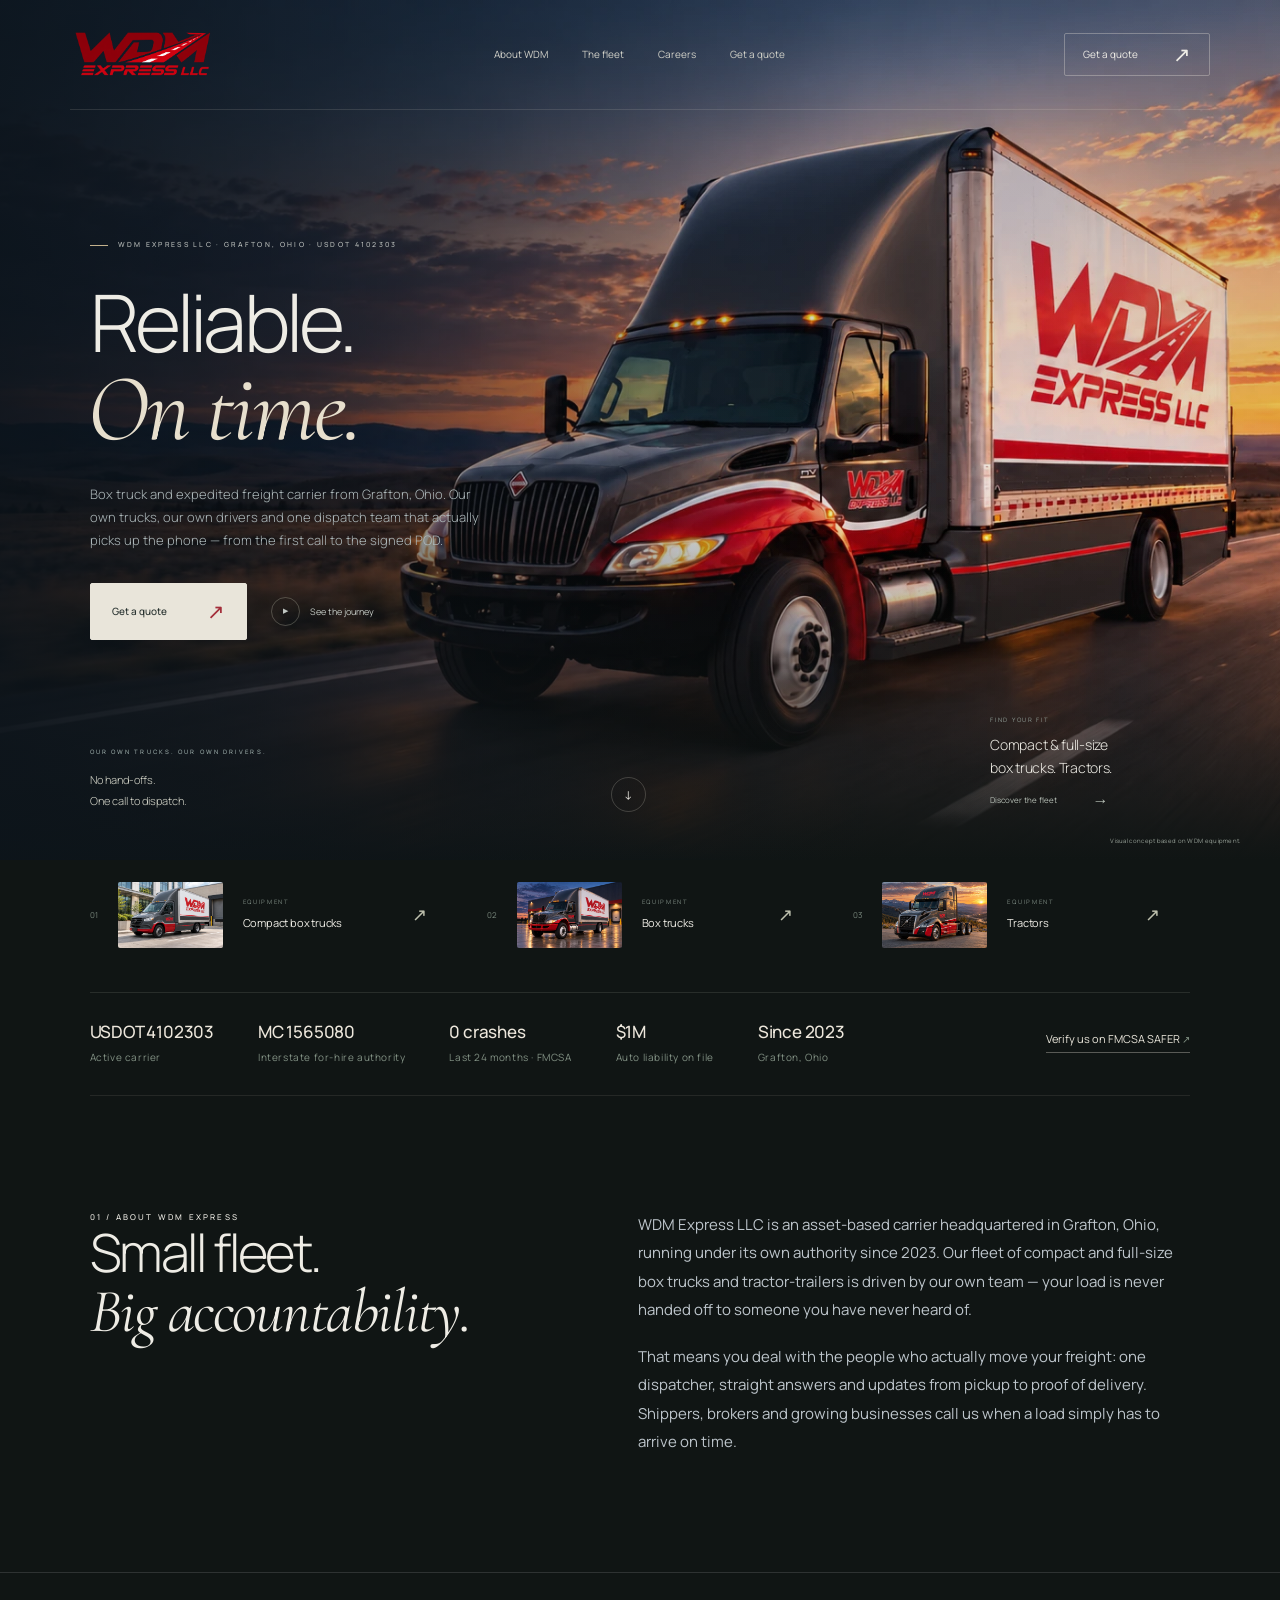
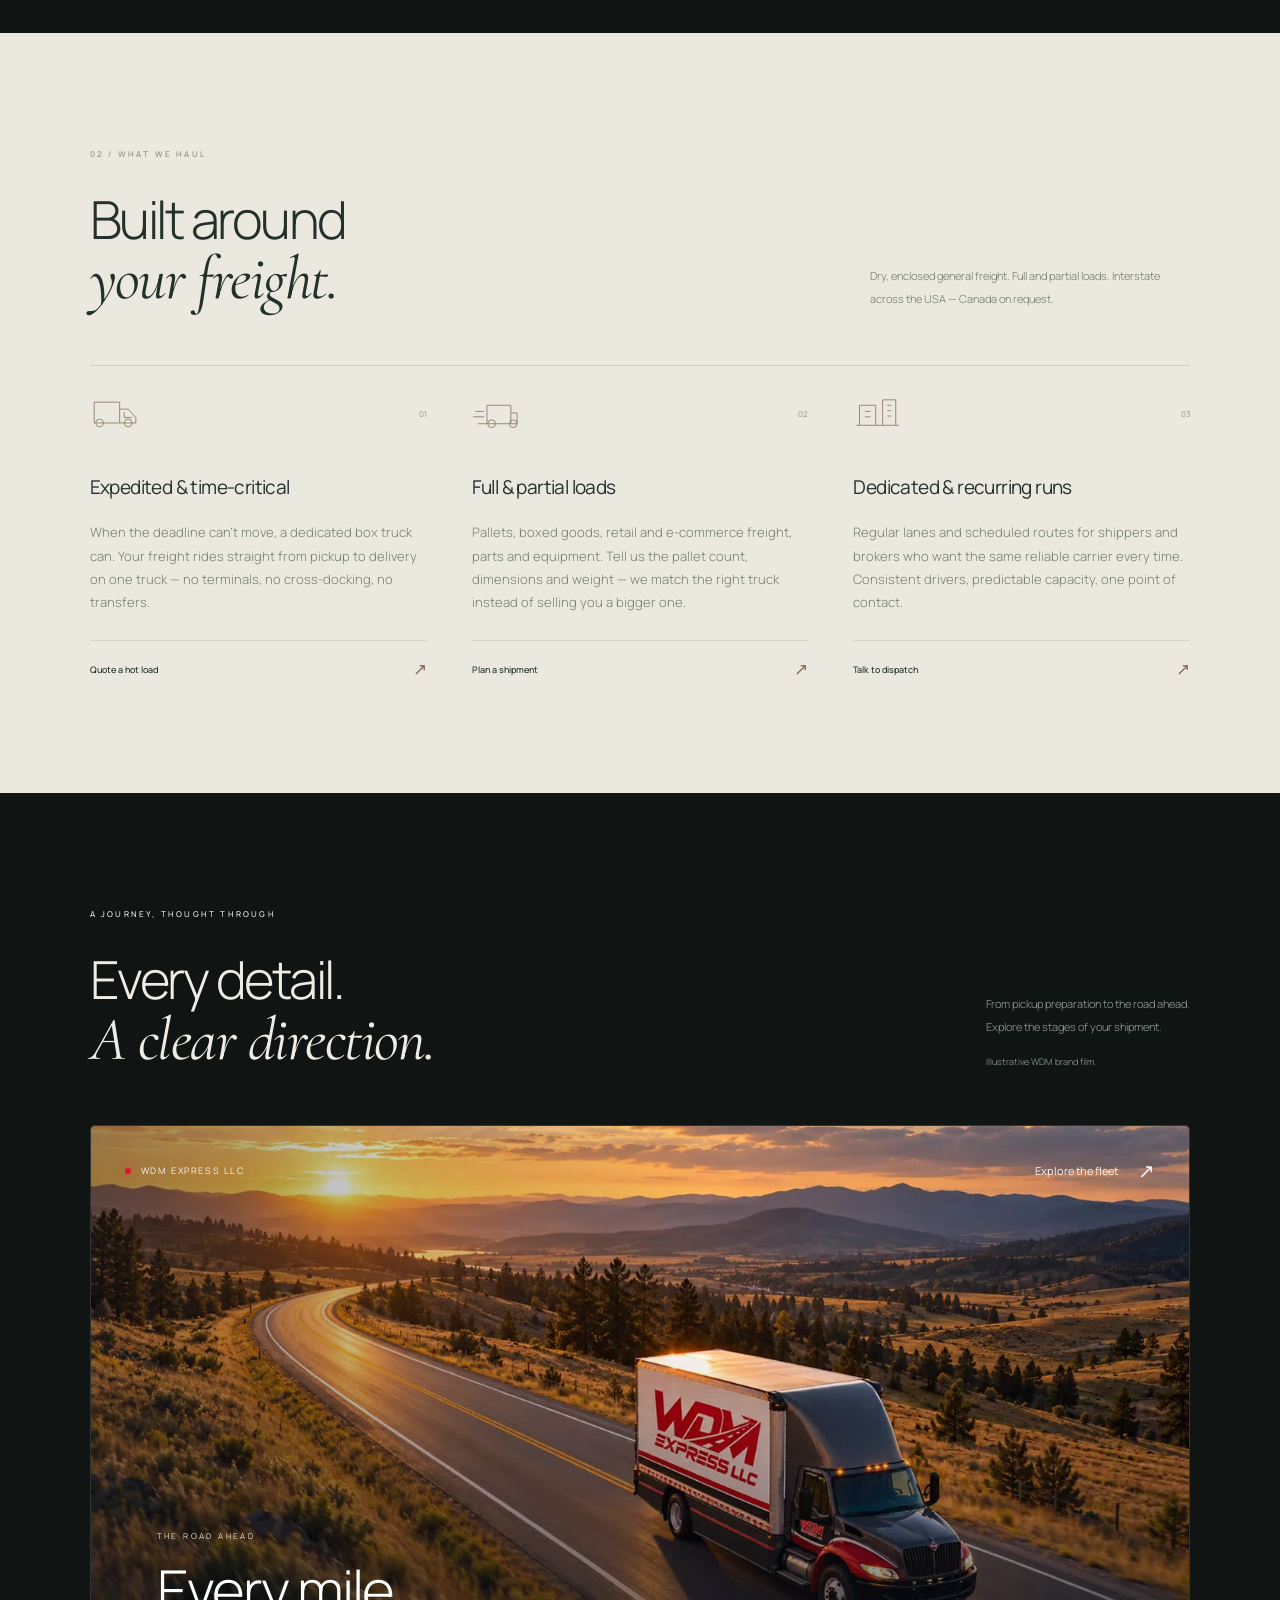
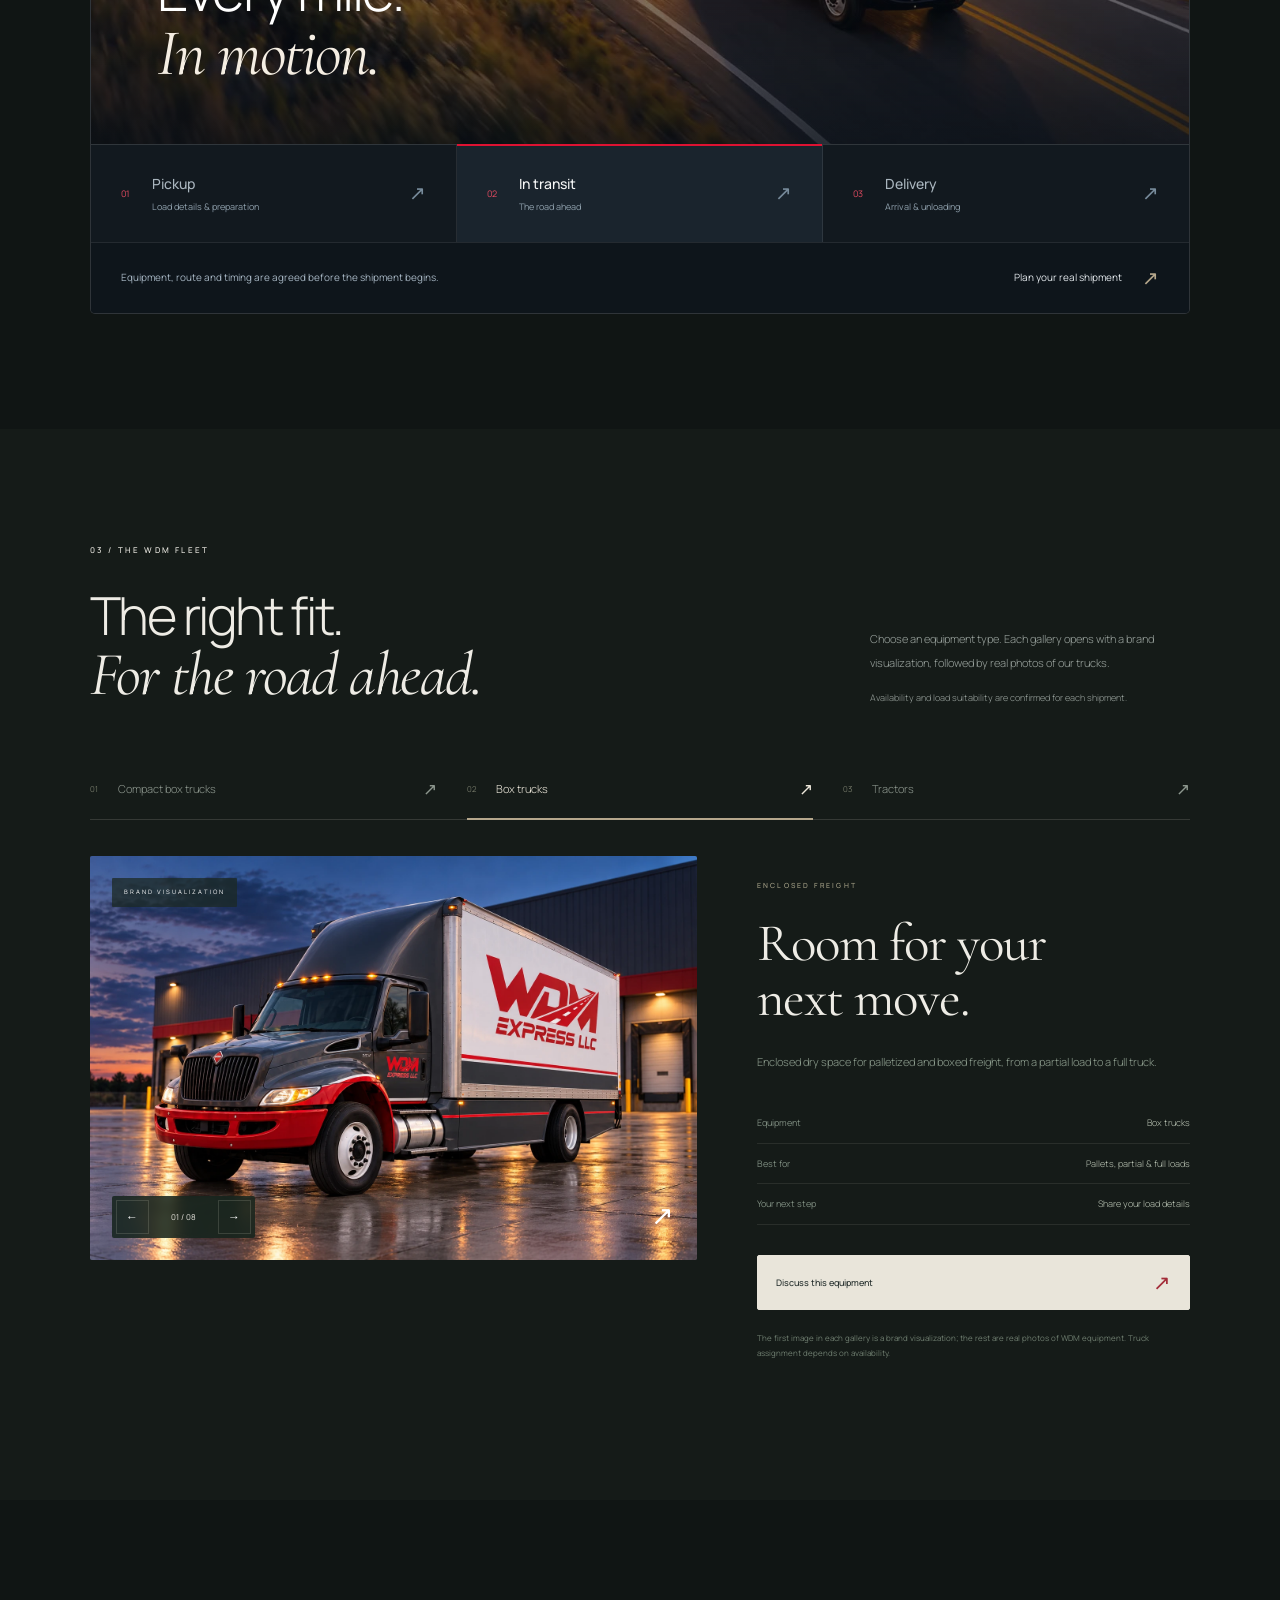
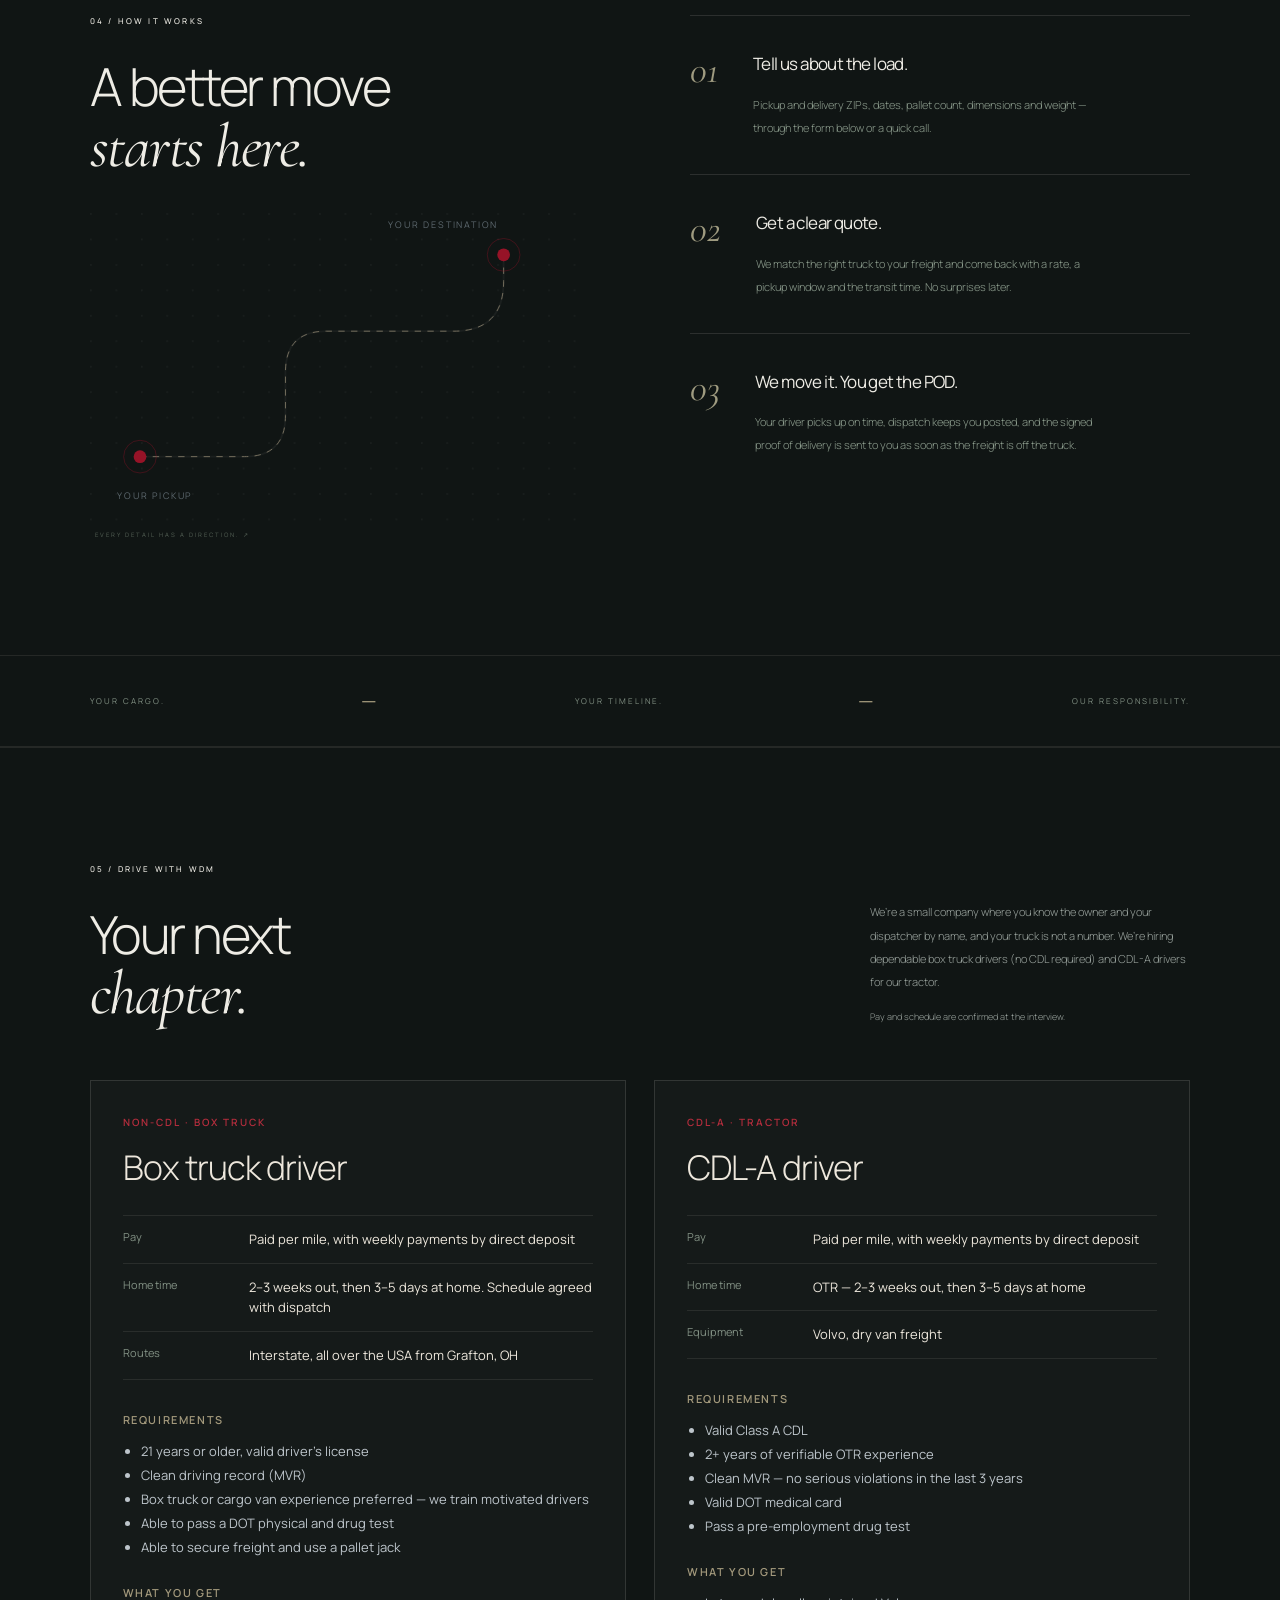
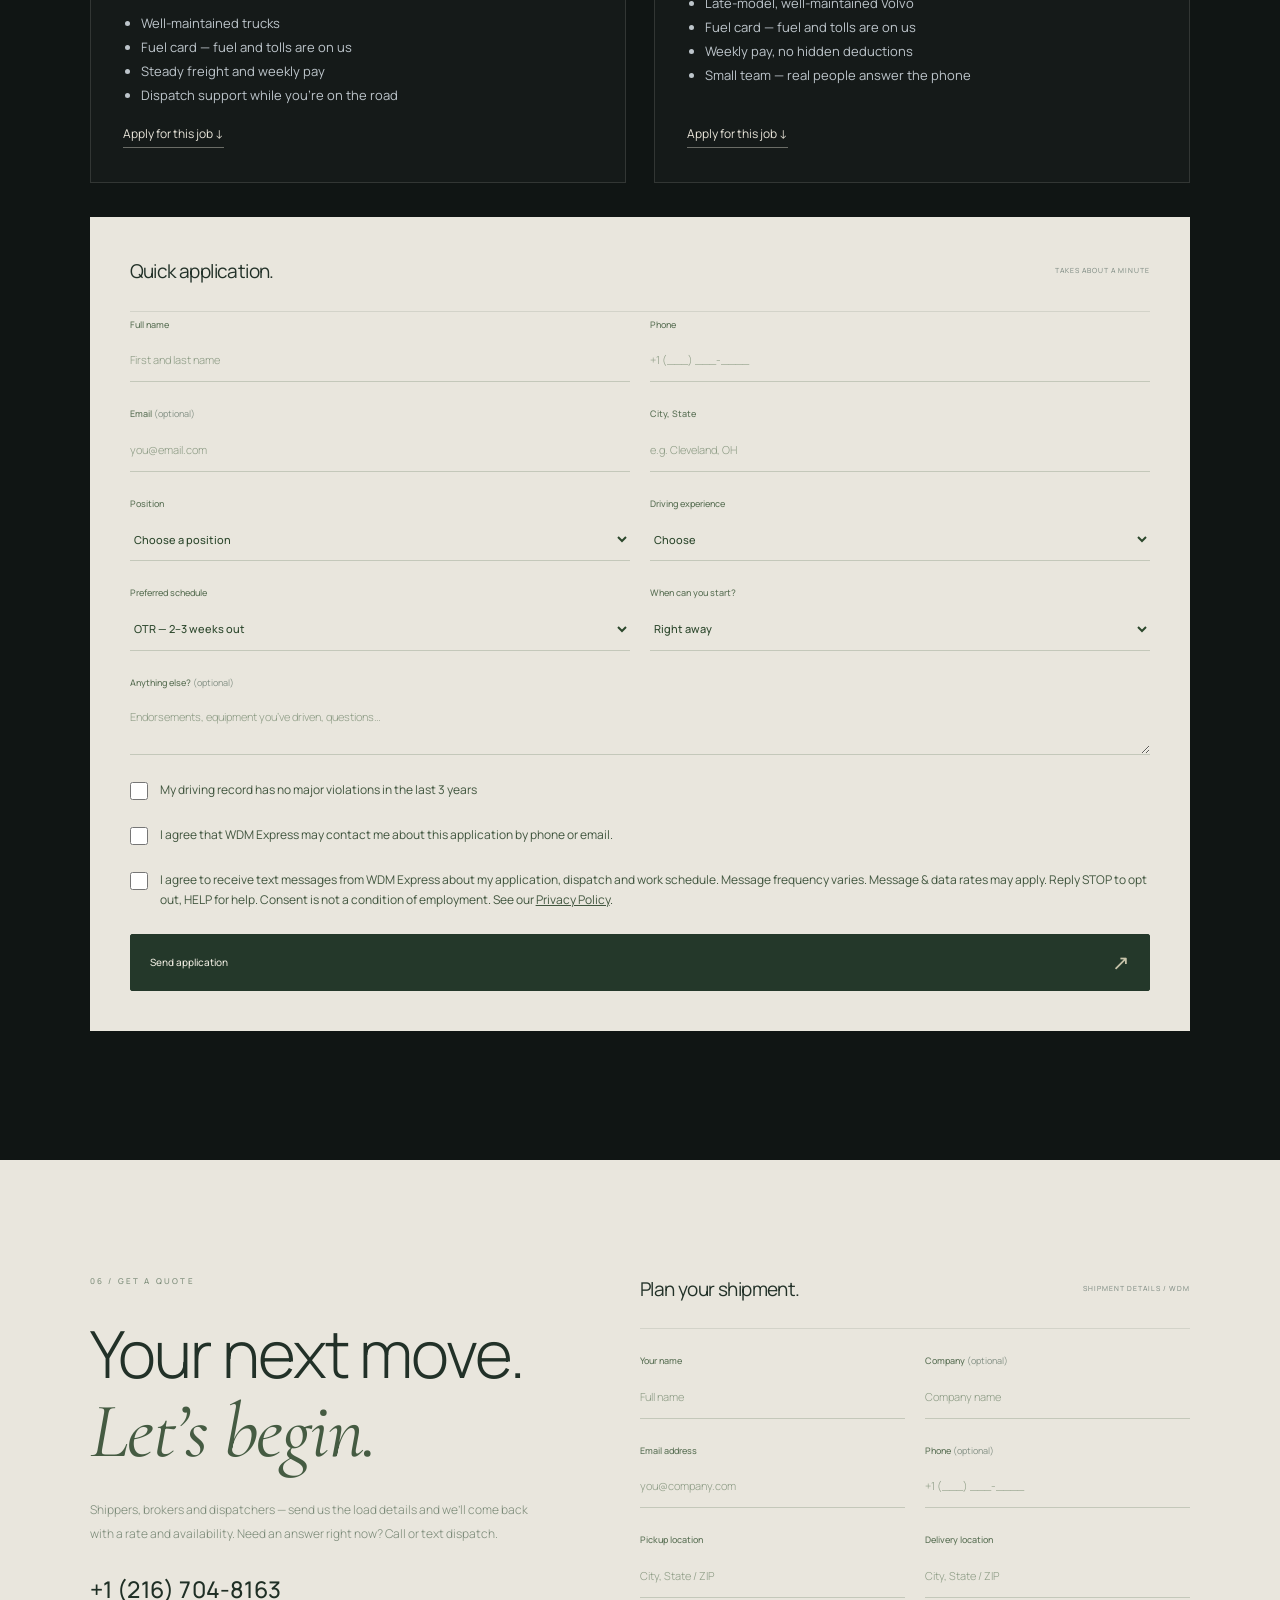
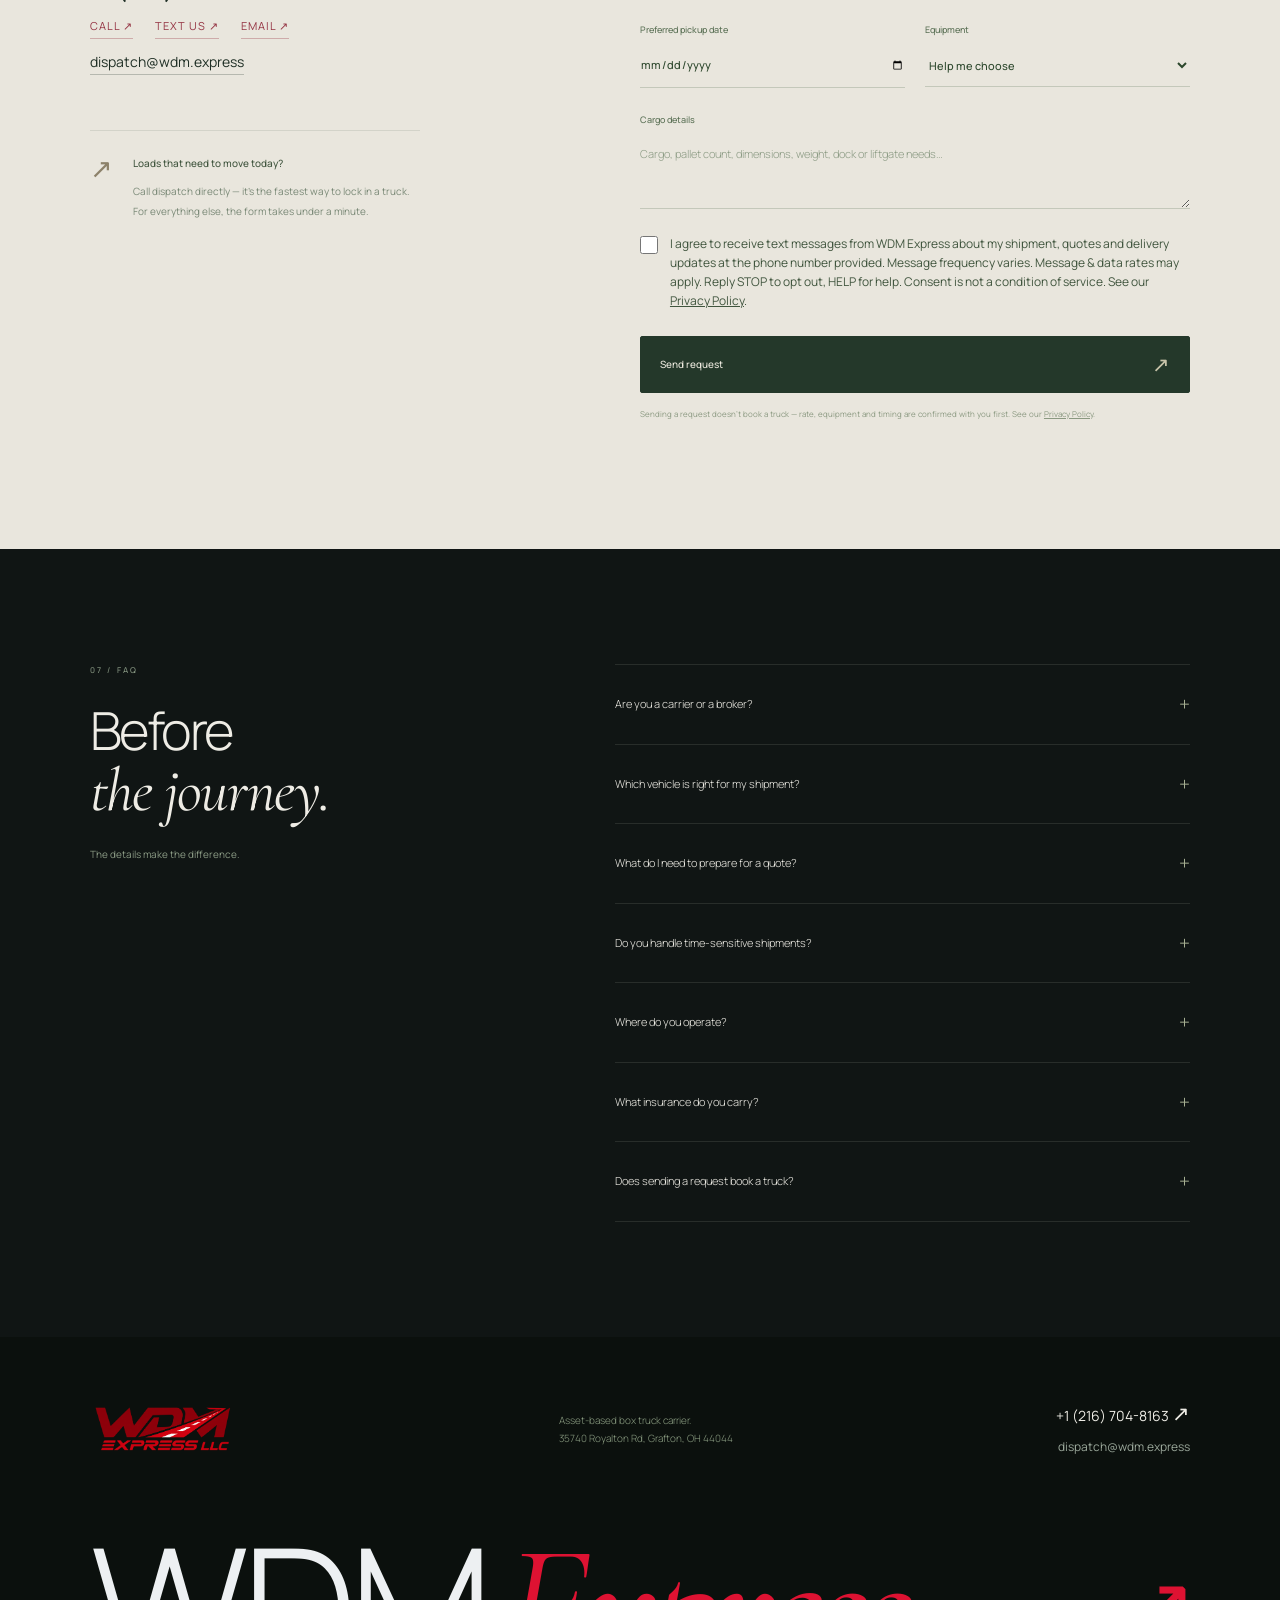
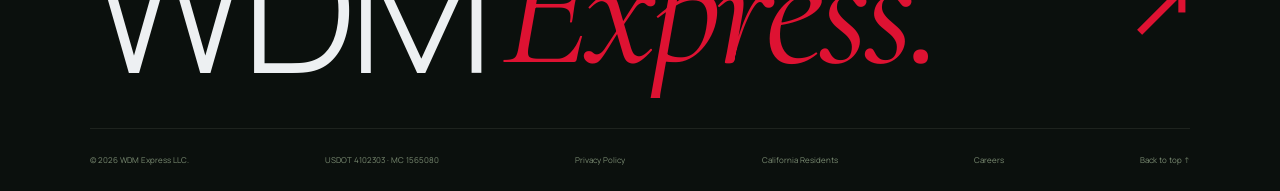
==== commit eb8dc7af: "Update site to customer's v4 changes and add robots.txt and sitemap Brings the launch branch in line" ====
--- a/index.html
+++ b/index.html
@@ -1,34 +1,34 @@
 <meta name="viewport" content="width=device-width, initial-scale=1"><meta name="theme-color" content="#11171c"><title>WDM Express LLC | Box Truck &amp; Expedited Freight Carrier · Grafton, Ohio</title>
-<meta name="description" content="Asset-based box truck carrier from Grafton, Ohio. USDOT 4102303 · MC 1565080. Expedited, full and partial loads and dedicated runs across the USA. Call or text +1 (440) 709-1601.">
+<meta name="description" content="Asset-based box truck carrier from Grafton, Ohio. USDOT 4102303 · MC 1565080. Expedited, full and partial loads and dedicated runs across the USA. Call or text +1 (216) 704-8163.">
 <link rel="canonical" href="https://wdm.express/">
 <meta property="og:type" content="website"><meta property="og:site_name" content="WDM Express LLC"><meta property="og:url" content="https://wdm.express/">
 <meta property="og:title" content="WDM Express LLC — Reliable. On time."><meta property="og:description" content="Asset-based box truck carrier from Grafton, Ohio. Our own trucks, our own drivers, one dispatch team. USDOT 4102303 · MC 1565080.">
 <meta property="og:image" content="https://wdm.express/assets/og-image.jpg"><meta property="og:image:width" content="1200"><meta property="og:image:height" content="630"><meta name="twitter:card" content="summary_large_image">
 <link rel="icon" type="image/png" sizes="64x64" href="assets/favicon.png"><link rel="apple-touch-icon" href="assets/apple-touch-icon.png">
-<script type="application/ld+json">{"@context":"https://schema.org","@type":"LocalBusiness","@id":"https://wdm.express/#company","name":"WDM Express LLC","description":"Asset-based box truck and expedited freight carrier. USDOT 4102303, MC 1565080.","url":"https://wdm.express/","logo":"https://wdm.express/assets/logo.png","image":"https://wdm.express/assets/og-image.jpg","telephone":"+1-440-709-1601","email":"dispatch@wdm.express","address":{"@type":"PostalAddress","streetAddress":"35740 Royalton Rd","addressLocality":"Grafton","addressRegion":"OH","postalCode":"44044","addressCountry":"US"},"areaServed":["US","CA"],"foundingDate":"2023","identifier":[{"@type":"PropertyValue","propertyID":"USDOT","value":"4102303"},{"@type":"PropertyValue","propertyID":"MC","value":"1565080"}],"knowsAbout":["Box truck freight","Expedited freight","Partial truckload","Dedicated routes"]}</script><link rel="stylesheet" href="style.css"></head><body class="wdm">
+<script type="application/ld+json">{"@context":"https://schema.org","@type":"LocalBusiness","@id":"https://wdm.express/#company","name":"WDM Express LLC","description":"Asset-based box truck and expedited freight carrier. USDOT 4102303, MC 1565080.","url":"https://wdm.express/","logo":"https://wdm.express/assets/logo.png","image":"https://wdm.express/assets/og-image.jpg","telephone":"+1-216-704-8163","email":"dispatch@wdm.express","address":{"@type":"PostalAddress","streetAddress":"35740 Royalton Rd","addressLocality":"Grafton","addressRegion":"OH","postalCode":"44044","addressCountry":"US"},"areaServed":["US","CA"],"foundingDate":"2023","identifier":[{"@type":"PropertyValue","propertyID":"USDOT","value":"4102303"},{"@type":"PropertyValue","propertyID":"MC","value":"1565080"}],"knowsAbout":["Box truck freight","Expedited freight","Partial truckload","Dedicated routes"]}</script><link rel="stylesheet" href="style.css"></head><body class="wdm">
 <a class="skip-link" href="#main">Skip to content</a>
-<header class="topbar"><a class="logo" href="#home" aria-label="WDM Express home"><img src="assets/logo.png" alt="WDM Express LLC" width="160" height="80"></a><nav id="navigation" aria-label="Main navigation"><a href="#about">About WDM</a><a href="#fleet">The fleet</a><a href="#career">Careers</a><a href="#quote">Get a quote</a><a href="tel:+14407091601">+1 (440) 709-1601</a></nav><a class="nav-button" href="#quote">Get a quote <span class="arrow">↗</span></a><button class="mobile-menu" type="button" aria-label="Open navigation" aria-expanded="false" aria-controls="navigation">☰</button></header>
+<header class="topbar"><a class="logo" href="#home" aria-label="WDM Express home"><img src="assets/logo.png" alt="WDM Express LLC" width="160" height="80"></a><nav id="navigation" aria-label="Main navigation"><a href="#about">About WDM</a><a href="#fleet">The fleet</a><a href="#career">Careers</a><a href="#quote">Get a quote</a><a href="tel:+12167048163">+1 (216) 704-8163</a></nav><a class="nav-button" href="#quote">Get a quote <span class="arrow">↗</span></a><button class="mobile-menu" type="button" aria-label="Open navigation" aria-expanded="false" aria-controls="navigation">☰</button></header>
 <main id="main"><section class="dark-hero" id="home"><div class="dark-backdrop has-film"><video id="hero-video" src="assets/wdm-driving.mp4" poster="assets/hero-wdm-aero-symmetric.webp" autoplay muted loop playsinline preload="auto" width="1440" height="822" aria-label="WDM Express branded box truck driving on the highway"></video></div><div class="dark-grid"></div><div class="dark-heading"><p class="eyebrow"><i></i> WDM EXPRESS LLC · GRAFTON, OHIO · USDOT 4102303</p><h1>Reliable.<br><em>On time.</em></h1><div class="dark-description"><span></span><p>Box truck and expedited freight carrier from Grafton, Ohio. Our own trucks, our own drivers and one dispatch team that actually picks up the phone — from the first call to the signed POD.</p></div><div class="hero-actions"><a href="#quote" class="primary">Get a quote <span class="arrow">↗</span></a><a href="#journey" class="journey-link"><span>▶</span> See the journey</a></div></div><div class="vertical-label">OPEN ROADS. CLEAR DIRECTION.</div><div class="dark-photo-label"><i></i> A NEW PERSPECTIVE ON THE ROAD AHEAD</div><div class="dark-bottom"><div><p class="eyebrow">OUR OWN TRUCKS. OUR OWN DRIVERS.</p><p>No hand-offs.<br>One call to dispatch.</p></div><div class="hero-scroll-group"><a href="#journey" class="round-link" aria-label="See the shipment visualization">↓</a></div><div class="equipment-mini"><span>FIND YOUR FIT</span><b>Compact &amp; full-size<br>box trucks. Tractors.</b><a href="#fleet">Discover the fleet <span>→</span></a></div></div><span class="hero-credit">Visual concept based on WDM equipment.</span></section>
 <div class="dark-fleet-strip"><a href="#fleet" data-select="compact"><span class="strip-number">01</span><img src="assets/fleet-mercedes-city.webp" alt="Compact box truck" width="105" height="74"><div><span>EQUIPMENT</span><h3>Compact box trucks</h3></div><span class="arrow">↗</span></a><a href="#fleet" data-select="box"><span class="strip-number">02</span><img src="assets/fleet-international-terminal.webp" alt="International box truck" width="105" height="74"><div><span>EQUIPMENT</span><h3>Box trucks</h3></div><span class="arrow">↗</span></a><a href="#fleet" data-select="tractor"><span class="strip-number">03</span><img src="assets/fleet-volvo-mountains.webp" alt="Volvo tractor" width="105" height="74"><div><span>EQUIPMENT</span><h3>Tractors</h3></div><span class="arrow">↗</span></a></div>
-<section class="trust-strip" aria-label="Company credentials"><ul><li><b>USDOT 4102303</b><span>Active carrier</span></li><li><b>MC 1565080</b><span>Interstate for-hire authority</span></li><li><b>0 crashes</b><span>Last 24 months · FMCSA</span></li><li><b>$750K</b><span>Auto liability on file</span></li><li><b>Since 2023</b><span>Grafton, Ohio</span></li></ul><a href="https://safer.fmcsa.dot.gov/query.asp?searchtype=ANY&amp;query_type=queryCarrierSnapshot&amp;query_param=USDOT&amp;query_string=4102303" target="_blank" rel="noopener">Verify us on FMCSA SAFER <span aria-hidden="true">↗</span></a></section>
-<section class="about-official section" id="about"><div><p class="eyebrow">01 / ABOUT WDM EXPRESS</p><h2>Small fleet.<br><em>Big accountability.</em></h2></div><div class="about-copy"><p>WDM Express LLC is an asset-based carrier headquartered in Grafton, Ohio, running under its own authority since 2023. Our fleet of compact box trucks, full-size International and Freightliner box trucks and a Volvo tractor is driven by our own team — your load is never handed off to someone you have never heard of.</p><p>That means you deal with the people who actually move your freight: one dispatcher, straight answers and updates from pickup to proof of delivery. Shippers, brokers and growing businesses call us when a load simply has to arrive on time.</p></div></section>
-<section class="services section" id="services"><div class="section-heading"><div><p class="eyebrow">02 / WHAT WE HAUL</p><h2>Built around<br><em>your freight.</em></h2></div><p>Dry, enclosed general freight. Full and partial loads. Interstate across the USA — Canada on request.</p></div><div class="service-grid"><article><div class="service-top"><svg viewBox="0 0 64 48" aria-hidden="true"><path d="M5 8h33v27H5zm33 9h11l10 11v7H38M12 40a5 5 0 1 0 0-10 5 5 0 0 0 0 10zm37 0a5 5 0 1 0 0-10 5 5 0 0 0 0 10M44 21v7h10"/></svg><span>01</span></div><h3>Expedited &amp; time-critical</h3><p>When the deadline can’t move, a dedicated box truck can. Your freight rides straight from pickup to delivery on one truck — no terminals, no cross-docking, no transfers.</p><a href="#quote" data-service="Expedited / time-critical">Quote a hot load <span class="arrow">↗</span></a></article><article><div class="service-top"><svg viewBox="0 0 64 48" aria-hidden="true"><path d="M7 36h43V12H19v24m31-14h8v14h-8M4 20h11M1 27h14m10 14a5 5 0 1 0 0-10 5 5 0 0 0 0 10zm28 0a5 5 0 1 0 0-10 5 5 0 0 0 0 10"/></svg><span>02</span></div><h3>Full &amp; partial loads</h3><p>Pallets, boxed goods, retail and e-commerce freight, parts and equipment. Tell us the pallet count, dimensions and weight — we match the right truck instead of selling you a bigger one.</p><a href="#quote" data-service="Full / partial load">Plan a shipment <span class="arrow">↗</span></a></article><article><div class="service-top"><svg viewBox="0 0 64 48" aria-hidden="true"><path d="M8 38V12h21v26m9 0V5h17v33M4 38h55M15 20h7m-7 7h7m22-15h5m-5 7h5m-5 7h5"/></svg><span>03</span></div><h3>Dedicated &amp; recurring runs</h3><p>Regular lanes and scheduled routes for shippers and brokers who want the same reliable carrier every time. Consistent drivers, predictable capacity, one point of contact.</p><a href="tel:+14407091601">Talk to dispatch <span class="arrow">↗</span></a></article></div></section>
+<section class="trust-strip" aria-label="Company credentials"><ul><li><b>USDOT 4102303</b><span>Active carrier</span></li><li><b>MC 1565080</b><span>Interstate for-hire authority</span></li><li><b>0 crashes</b><span>Last 24 months · FMCSA</span></li><li><b>$1M</b><span>Auto liability on file</span></li><li><b>Since 2023</b><span>Grafton, Ohio</span></li></ul><a href="https://safer.fmcsa.dot.gov/query.asp?searchtype=ANY&amp;query_type=queryCarrierSnapshot&amp;query_param=USDOT&amp;query_string=4102303" target="_blank" rel="noopener">Verify us on FMCSA SAFER <span aria-hidden="true">↗</span></a></section>
+<section class="about-official section" id="about"><div><p class="eyebrow">01 / ABOUT WDM EXPRESS</p><h2>Small fleet.<br><em>Big accountability.</em></h2></div><div class="about-copy"><p>WDM Express LLC is an asset-based carrier headquartered in Grafton, Ohio, running under its own authority since 2023. Our fleet of compact and full-size box trucks and tractor-trailers is driven by our own team — your load is never handed off to someone you have never heard of.</p><p>That means you deal with the people who actually move your freight: one dispatcher, straight answers and updates from pickup to proof of delivery. Shippers, brokers and growing businesses call us when a load simply has to arrive on time.</p></div></section>
+<section class="services section" id="services"><div class="section-heading"><div><p class="eyebrow">02 / WHAT WE HAUL</p><h2>Built around<br><em>your freight.</em></h2></div><p>Dry, enclosed general freight. Full and partial loads. Interstate across the USA — Canada on request.</p></div><div class="service-grid"><article><div class="service-top"><svg viewBox="0 0 64 48" aria-hidden="true"><path d="M5 8h33v27H5zm33 9h11l10 11v7H38M12 40a5 5 0 1 0 0-10 5 5 0 0 0 0 10zm37 0a5 5 0 1 0 0-10 5 5 0 0 0 0 10M44 21v7h10"/></svg><span>01</span></div><h3>Expedited &amp; time-critical</h3><p>When the deadline can’t move, a dedicated box truck can. Your freight rides straight from pickup to delivery on one truck — no terminals, no cross-docking, no transfers.</p><a href="#quote" data-service="Expedited / time-critical">Quote a hot load <span class="arrow">↗</span></a></article><article><div class="service-top"><svg viewBox="0 0 64 48" aria-hidden="true"><path d="M7 36h43V12H19v24m31-14h8v14h-8M4 20h11M1 27h14m10 14a5 5 0 1 0 0-10 5 5 0 0 0 0 10zm28 0a5 5 0 1 0 0-10 5 5 0 0 0 0 10"/></svg><span>02</span></div><h3>Full &amp; partial loads</h3><p>Pallets, boxed goods, retail and e-commerce freight, parts and equipment. Tell us the pallet count, dimensions and weight — we match the right truck instead of selling you a bigger one.</p><a href="#quote" data-service="Full / partial load">Plan a shipment <span class="arrow">↗</span></a></article><article><div class="service-top"><svg viewBox="0 0 64 48" aria-hidden="true"><path d="M8 38V12h21v26m9 0V5h17v33M4 38h55M15 20h7m-7 7h7m22-15h5m-5 7h5m-5 7h5"/></svg><span>03</span></div><h3>Dedicated &amp; recurring runs</h3><p>Regular lanes and scheduled routes for shippers and brokers who want the same reliable carrier every time. Consistent drivers, predictable capacity, one point of contact.</p><a href="tel:+12167048163">Talk to dispatch <span class="arrow">↗</span></a></article></div></section>
 <section class="journey-section section" id="journey"><div class="section-heading"><div><p class="eyebrow">A JOURNEY, THOUGHT THROUGH</p><h2>Every detail.<br><em>A clear direction.</em></h2></div><div><p>From pickup preparation to the road ahead.<br>Explore the stages of your shipment.</p><p class="fine">Illustrative WDM brand film.</p></div></div>
 <div class="journey-board cinematic-journey"><div class="route-cinema"><video id="journey-video" data-src="assets/wdm-journey-aerial.mp4" poster="assets/wdm-journey-poster.jpg" autoplay muted loop playsinline preload="none" width="1440" height="822" aria-label="WDM Express box truck driving along a countryside highway, filmed from above"></video><div class="route-film-shade"></div><div class="route-film-top"><span><i></i> WDM EXPRESS LLC</span><a href="#fleet">Explore the fleet <span aria-hidden="true">↗</span></a></div><div class="route-film-copy"><p>THE ROAD AHEAD</p><h3>Every mile.<br><em>In motion.</em></h3></div></div>
 <div class="route-stages" role="group" aria-label="Explore shipment stages"><button type="button" data-stage="0" aria-pressed="false"><span>01</span><div><b>Pickup</b><small>Load details &amp; preparation</small></div><span class="route-stage-arrow" aria-hidden="true">↗</span></button><button type="button" data-stage="1" aria-pressed="true" class="active"><span>02</span><div><b>In transit</b><small>The road ahead</small></div><span class="route-stage-arrow" aria-hidden="true">↗</span></button><button type="button" data-stage="2" aria-pressed="false"><span>03</span><div><b>Delivery</b><small>Arrival &amp; unloading</small></div><span class="route-stage-arrow" aria-hidden="true">↗</span></button></div>
 <div class="journey-caption"><p id="journey-stage-detail" aria-live="polite">Equipment, route and timing are agreed before the shipment begins.</p><a href="#quote">Plan your real shipment <span>↗</span></a></div></div></section>
-<section class="fleet-section section" id="fleet"><div class="section-heading"><div><p class="eyebrow">03 / THE WDM FLEET</p><h2>The right fit.<br><em>For the road ahead.</em></h2></div><div><p>Choose an equipment type. Each gallery opens with a brand visualization, followed by real photos of our trucks.</p><p class="fine">Availability and load suitability are confirmed for each shipment.</p></div></div><div class="equipment-tabs" role="tablist" aria-label="Fleet equipment"><button id="tab-compact" role="tab" aria-selected="false" aria-controls="fleet-panel" data-fleet="compact" tabindex="-1"><span>01</span> Compact box trucks <span class="arrow">↗</span></button><button id="tab-box" role="tab" aria-selected="true" aria-controls="fleet-panel" data-fleet="box" class="active" tabindex="0"><span>02</span> Box trucks <span class="arrow">↗</span></button><button id="tab-tractor" role="tab" aria-selected="false" aria-controls="fleet-panel" data-fleet="tractor" tabindex="-1"><span>03</span> Tractors <span class="arrow">↗</span></button></div><div class="fleet-showcase" id="fleet-panel" role="tabpanel" aria-labelledby="tab-box"><div class="fleet-photo"><button class="expand-photo" aria-label="View vehicle photo full screen" type="button"><img id="fleet-photo" src="assets/fleet-international-terminal.webp" alt="WDM International box truck with aerodynamic fairing at a freight terminal" loading="lazy" width="1536" height="1024"></button><span class="photo-badge" id="fleet-badge">BRAND VISUALIZATION</span><div class="photo-controls"><button type="button" id="fleet-prev" aria-label="Previous fleet photo">←</button><span id="fleet-count" aria-live="polite">01 / 08</span><button type="button" id="fleet-next" aria-label="Next fleet photo">→</button></div><span class="photo-expand" aria-hidden="true">↗</span></div><div class="fleet-detail"><span class="eyebrow" id="fleet-category">ENCLOSED FREIGHT</span><h3 id="fleet-title">Room for your<br>next move.</h3><p id="fleet-description">International and Freightliner box trucks — the core of our fleet. Enclosed dry space for palletized and boxed freight, from a partial load to a full truck.</p><dl><div><dt>Equipment</dt><dd id="fleet-equipment">Box trucks</dd></div><div><dt>Best for</dt><dd id="fleet-best">Pallets, partial &amp; full loads</dd></div><div><dt>Your next step</dt><dd>Share your load details</dd></div></dl><a href="#quote" class="primary" id="fleet-quote" data-equipment="Box truck">Discuss this equipment <span class="arrow">↗</span></a><p class="fine">The first image in each gallery is a brand visualization; the rest are real photos of WDM equipment. Truck assignment depends on availability.</p></div></div></section>
+<section class="fleet-section section" id="fleet"><div class="section-heading"><div><p class="eyebrow">03 / THE WDM FLEET</p><h2>The right fit.<br><em>For the road ahead.</em></h2></div><div><p>Choose an equipment type. Each gallery opens with a brand visualization, followed by real photos of our trucks.</p><p class="fine">Availability and load suitability are confirmed for each shipment.</p></div></div><div class="equipment-tabs" role="tablist" aria-label="Fleet equipment"><button id="tab-compact" role="tab" aria-selected="false" aria-controls="fleet-panel" data-fleet="compact" tabindex="-1"><span>01</span> Compact box trucks <span class="arrow">↗</span></button><button id="tab-box" role="tab" aria-selected="true" aria-controls="fleet-panel" data-fleet="box" class="active" tabindex="0"><span>02</span> Box trucks <span class="arrow">↗</span></button><button id="tab-tractor" role="tab" aria-selected="false" aria-controls="fleet-panel" data-fleet="tractor" tabindex="-1"><span>03</span> Tractors <span class="arrow">↗</span></button></div><div class="fleet-showcase" id="fleet-panel" role="tabpanel" aria-labelledby="tab-box"><div class="fleet-photo"><button class="expand-photo" aria-label="View vehicle photo full screen" type="button"><img id="fleet-photo" src="assets/fleet-international-terminal.webp" alt="WDM International box truck with aerodynamic fairing at a freight terminal" loading="lazy" width="1536" height="1024"></button><span class="photo-badge" id="fleet-badge">BRAND VISUALIZATION</span><div class="photo-controls"><button type="button" id="fleet-prev" aria-label="Previous fleet photo">←</button><span id="fleet-count" aria-live="polite">01 / 08</span><button type="button" id="fleet-next" aria-label="Next fleet photo">→</button></div><span class="photo-expand" aria-hidden="true">↗</span></div><div class="fleet-detail"><span class="eyebrow" id="fleet-category">ENCLOSED FREIGHT</span><h3 id="fleet-title">Room for your<br>next move.</h3><p id="fleet-description">Enclosed dry space for palletized and boxed freight, from a partial load to a full truck.</p><dl><div><dt>Equipment</dt><dd id="fleet-equipment">Box trucks</dd></div><div><dt>Best for</dt><dd id="fleet-best">Pallets, partial &amp; full loads</dd></div><div><dt>Your next step</dt><dd>Share your load details</dd></div></dl><a href="#quote" class="primary" id="fleet-quote" data-equipment="Box truck">Discuss this equipment <span class="arrow">↗</span></a><p class="fine">The first image in each gallery is a brand visualization; the rest are real photos of WDM equipment. Truck assignment depends on availability.</p></div></div></section>
 <section class="approach section" id="approach"><div class="approach-visual"><p class="eyebrow">04 / HOW IT WORKS</p><h2>A better move<br><em>starts here.</em></h2><div class="route-drawing" aria-hidden="true"><svg viewBox="0 0 550 350" fill="none"><defs><pattern id="route-grid" width="28" height="28" patternUnits="userSpaceOnUse"><circle cx="1" cy="1" r=".8" fill="#fff" opacity=".13"/></pattern></defs><rect width="550" height="350" fill="url(#route-grid)"/><path class="route-shadow" d="M55 268H170Q215 268 215 223V175Q215 130 260 130H400Q455 130 455 75V46"/><path class="route-path" d="M55 268H170Q215 268 215 223V175Q215 130 260 130H400Q455 130 455 75V46"/><circle cx="55" cy="268" r="7" fill="#de1232"/><circle cx="55" cy="268" r="18" stroke="#de1232" opacity=".4"/><circle cx="455" cy="46" r="7" fill="#de1232"/><circle cx="455" cy="46" r="18" stroke="#de1232" opacity=".4"/><text x="30" y="315" fill="#8796a0" font-size="10" letter-spacing="2">YOUR PICKUP</text><text x="328" y="17" fill="#8796a0" font-size="10" letter-spacing="2">YOUR DESTINATION</text></svg><span class="route-label">EVERY DETAIL HAS A DIRECTION. ↗</span></div></div><div class="steps"><article><span>01</span><div><h3>Tell us about the load.</h3><p>Pickup and delivery ZIPs, dates, pallet count, dimensions and weight — through the form below or a quick call.</p></div></article><article><span>02</span><div><h3>Get a clear quote.</h3><p>We match the right truck to your freight and come back with a rate, a pickup window and the transit time. No surprises later.</p></div></article><article><span>03</span><div><h3>We move it. You get the POD.</h3><p>Your driver picks up on time, dispatch keeps you posted, and the signed proof of delivery is sent to you as soon as the freight is off the truck.</p></div></article></div></section>
 <div class="statement"><span>YOUR CARGO.</span><i>—</i><span>YOUR TIMELINE.</span><i>—</i><span>OUR RESPONSIBILITY.</span></div>
 <section class="careers section" id="career"><div class="section-heading"><div><p class="eyebrow">05 / DRIVE WITH WDM</p><h2>Your next<br><em>chapter.</em></h2></div><div><p>We’re a small company where you know the owner and your dispatcher by name, and your truck is not a number. We’re hiring dependable box truck drivers (no CDL required) and CDL-A drivers for our tractor.</p><p class="fine">Pay and schedule are confirmed at the interview.</p></div></div>
 <div class="jobs">
 <article class="job"><p class="job-tag">NON-CDL · BOX TRUCK</p><h3>Box truck driver</h3>
-<dl class="job-facts"><div><dt>Pay</dt><dd>From $0.60 per mile, paid weekly by direct deposit</dd></div><div><dt>Home time</dt><dd>2–3 weeks out, then 3–5 days at home. Schedule agreed with dispatch</dd></div><div><dt>Routes</dt><dd>Interstate, all over the USA from Grafton, OH</dd></div></dl>
+<dl class="job-facts"><div><dt>Pay</dt><dd>Paid per mile, with weekly payments by direct deposit</dd></div><div><dt>Home time</dt><dd>2–3 weeks out, then 3–5 days at home. Schedule agreed with dispatch</dd></div><div><dt>Routes</dt><dd>Interstate, all over the USA from Grafton, OH</dd></div></dl>
 <h4>Requirements</h4><ul><li>21 years or older, valid driver’s license</li><li>Clean driving record (MVR)</li><li>Box truck or cargo van experience preferred — we train motivated drivers</li><li>Able to pass a DOT physical and drug test</li><li>Able to secure freight and use a pallet jack</li></ul>
 <h4>What you get</h4><ul><li>Well-maintained trucks</li><li>Fuel card — fuel and tolls are on us</li><li>Steady freight and weekly pay</li><li>Dispatch support while you’re on the road</li></ul>
 <a href="#apply" class="job-apply" data-position="Box truck driver (Non-CDL)">Apply for this job <span aria-hidden="true">↓</span></a></article>
 <article class="job"><p class="job-tag">CDL-A · TRACTOR</p><h3>CDL-A driver</h3>
-<dl class="job-facts"><div><dt>Pay</dt><dd>From $0.70 per mile, paid weekly by direct deposit</dd></div><div><dt>Home time</dt><dd>OTR — 2–3 weeks out, then 3–5 days at home</dd></div><div><dt>Equipment</dt><dd>Volvo tractor, dry van freight</dd></div></dl>
+<dl class="job-facts"><div><dt>Pay</dt><dd>Paid per mile, with weekly payments by direct deposit</dd></div><div><dt>Home time</dt><dd>OTR — 2–3 weeks out, then 3–5 days at home</dd></div><div><dt>Equipment</dt><dd>Volvo, dry van freight</dd></div></dl>
 <h4>Requirements</h4><ul><li>Valid Class A CDL</li><li>2+ years of verifiable OTR experience</li><li>Clean MVR — no serious violations in the last 3 years</li><li>Valid DOT medical card</li><li>Pass a pre-employment drug test</li></ul>
 <h4>What you get</h4><ul><li>Late-model, well-maintained Volvo</li><li>Fuel card — fuel and tolls are on us</li><li>Weekly pay, no hidden deductions</li><li>Small team — real people answer the phone</li></ul>
 <a href="#apply" class="job-apply" data-position="CDL-A driver">Apply for this job <span aria-hidden="true">↓</span></a></article>
@@ -51,8 +51,8 @@
 </div><button type="submit" class="primary">Send application <span class="arrow">↗</span></button>
 <div class="form-status" role="status" aria-live="polite" hidden></div></form>
 </section>
-<section class="quote-section section" id="quote"><div class="quote-copy"><p class="eyebrow">06 / GET A QUOTE</p><h2>Your next move.<br><em>Let’s begin.</em></h2><p>Shippers, brokers and dispatchers — send us the load details and we’ll come back with a rate and availability. Need an answer right now? Call or text dispatch.</p><div class="contact-lines"><a class="contact-phone" href="tel:+14407091601">+1 (440) 709-1601</a><div><a href="tel:+14407091601">Call <span aria-hidden="true">↗</span></a><a href="sms:+14407091601">Text us <span aria-hidden="true">↗</span></a><a href="mailto:dispatch@wdm.express">Email <span aria-hidden="true">↗</span></a></div><a class="contact-email" href="mailto:dispatch@wdm.express">dispatch@wdm.express</a></div><div class="quote-note"><span class="arrow">↗</span><div><b>Loads that need to move today?</b><p>Call dispatch directly — it’s the fastest way to lock in a truck. For everything else, the form takes under a minute.</p></div></div></div><form id="quote-form" novalidate><input type="hidden" name="form_type" value="Shipping request"><div class="form-heading"><h3>Plan your shipment.</h3><span>SHIPMENT DETAILS / WDM</span></div><div class="form-grid"><label>Your name<input name="name" autocomplete="name" placeholder="Full name" required maxlength="100"></label><label>Company <span>(optional)</span><input name="company" autocomplete="organization" placeholder="Company name" maxlength="150"></label><label>Email address<input type="email" name="email" autocomplete="email" placeholder="you@company.com" required maxlength="200"></label><label>Phone <span>(optional)</span><input type="tel" name="phone" autocomplete="tel" placeholder="+1 (___) ___-____" maxlength="40"></label><label>Pickup location<input name="pickup" placeholder="City, State / ZIP" required maxlength="150"></label><label>Delivery location<input name="delivery" placeholder="City, State / ZIP" required maxlength="150"></label><label>Preferred pickup date<input type="date" name="date" required></label><label>Equipment<select id="equipment" name="equipment"><option>Help me choose</option><option>Compact box truck</option><option>Box truck</option><option>Tractor</option></select></label><label class="full">Cargo details<textarea id="cargo" name="cargo" rows="3" placeholder="Cargo, pallet count, dimensions, weight, dock or liftgate needs…" required maxlength="2500"></textarea></label><label class="check full"><input type="checkbox" name="sms_consent" value="Yes"> <span>I agree to receive text messages from WDM Express about my shipment, quotes and delivery updates at the phone number provided. Message frequency varies. Message &amp; data rates may apply. Reply STOP to opt out, HELP for help. Consent is not a condition of service. See our <a href="privacy-policy">Privacy Policy</a>.</span></label><input type="text" name="botcheck" class="hp" tabindex="-1" autocomplete="off" aria-hidden="true"></div><button type="submit" class="primary">Send request <span class="arrow">↗</span></button><p class="form-disclaimer">Sending a request doesn’t book a truck — rate, equipment and timing are confirmed with you first. See our <a href="privacy-policy">Privacy Policy</a>.</p><div class="form-status" role="status" aria-live="polite" hidden></div></form></section>
-<section class="faq section" id="questions"><div><p class="eyebrow">07 / FAQ</p><h2>Before<br><em>the journey.</em></h2><p class="faq-subtitle">The details make the difference.</p></div><div class="faq-list"><details><summary>Are you a carrier or a broker?<span>+</span></summary><p>We’re an asset-based carrier with our own trucks and drivers — USDOT 4102303, MC 1565080. You can check our authority, insurance and safety record on <a href="https://safer.fmcsa.dot.gov/query.asp?searchtype=ANY&amp;query_type=queryCarrierSnapshot&amp;query_param=USDOT&amp;query_string=4102303" target="_blank" rel="noopener">FMCSA SAFER</a>.</p></details><details><summary>Which vehicle is right for my shipment?<span>+</span></summary><p>That depends on cargo dimensions, total weight, loading access and route. Include these details in your request, or select “Help me choose.” Final capacity and availability must be confirmed before booking.</p></details><details><summary>What do I need to prepare for a quote?<span>+</span></summary><p>Pickup and delivery cities or ZIP codes, preferred dates, cargo description, dimensions and total weight. Include pallet count, dock access and any special loading or delivery requirements.</p></details><details><summary>Do you handle time-sensitive shipments?<span>+</span></summary><p>Yes — it’s a big part of what we do. Give us the earliest pickup time and the hard delivery deadline. If the load needs to move today, call dispatch at <a href="tel:+14407091601">+1 (440) 709-1601</a>.</p></details><details><summary>Where do you operate?<span>+</span></summary><p>We haul interstate freight across the USA from our base in Grafton, Ohio. Cross-border loads to Canada are possible — ask us before booking.</p></details><details><summary>What insurance do you carry?<span>+</span></summary><p>Our $750,000 auto liability coverage is on file with FMCSA. Ask us for a certificate of insurance (COI) and cargo coverage details for your specific load.</p></details><details><summary>Does sending a request book a truck?<span>+</span></summary><p>No. A shipment is booked only after WDM Express confirms the equipment, schedule, rate and terms with you — by phone and a rate confirmation.</p></details></div></section>
-</main><footer><div class="footer-top"><a class="logo" href="#home"><img src="assets/logo.png" alt="WDM Express LLC" width="160" height="80" loading="lazy"></a><p>Asset-based box truck carrier.<br>35740 Royalton Rd, Grafton, OH 44044</p><div class="footer-contacts"><a href="tel:+14407091601">+1 (440) 709-1601 <span class="arrow">↗</span></a><a href="mailto:dispatch@wdm.express">dispatch@wdm.express</a></div></div><div class="footer-word">WDM <em>Express.</em><span>↗</span></div><div class="footer-bottom"><p>© <span id="year">2026</span> WDM Express LLC.</p><a href="https://safer.fmcsa.dot.gov/query.asp?searchtype=ANY&amp;query_type=queryCarrierSnapshot&amp;query_param=USDOT&amp;query_string=4102303" target="_blank" rel="noopener">USDOT 4102303 · MC 1565080</a><a href="privacy-policy">Privacy Policy</a><a href="ccpa">California Residents</a><a href="#career">Careers</a><a href="#home">Back to top ↑</a></div></footer>
-<a class="mobile-call" href="tel:+14407091601"><span aria-hidden="true">✆</span> Call dispatch</a>
+<section class="quote-section section" id="quote"><div class="quote-copy"><p class="eyebrow">06 / GET A QUOTE</p><h2>Your next move.<br><em>Let’s begin.</em></h2><p>Shippers, brokers and dispatchers — send us the load details and we’ll come back with a rate and availability. Need an answer right now? Call or text dispatch.</p><div class="contact-lines"><a class="contact-phone" href="tel:+12167048163">+1 (216) 704-8163</a><div><a href="tel:+12167048163">Call <span aria-hidden="true">↗</span></a><a href="sms:+12167048163">Text us <span aria-hidden="true">↗</span></a><a href="mailto:dispatch@wdm.express">Email <span aria-hidden="true">↗</span></a></div><a class="contact-email" href="mailto:dispatch@wdm.express">dispatch@wdm.express</a></div><div class="quote-note"><span class="arrow">↗</span><div><b>Loads that need to move today?</b><p>Call dispatch directly — it’s the fastest way to lock in a truck. For everything else, the form takes under a minute.</p></div></div></div><form id="quote-form" novalidate><input type="hidden" name="form_type" value="Shipping request"><div class="form-heading"><h3>Plan your shipment.</h3><span>SHIPMENT DETAILS / WDM</span></div><div class="form-grid"><label>Your name<input name="name" autocomplete="name" placeholder="Full name" required maxlength="100"></label><label>Company <span>(optional)</span><input name="company" autocomplete="organization" placeholder="Company name" maxlength="150"></label><label>Email address<input type="email" name="email" autocomplete="email" placeholder="you@company.com" required maxlength="200"></label><label>Phone <span>(optional)</span><input type="tel" name="phone" autocomplete="tel" placeholder="+1 (___) ___-____" maxlength="40"></label><label>Pickup location<input name="pickup" placeholder="City, State / ZIP" required maxlength="150"></label><label>Delivery location<input name="delivery" placeholder="City, State / ZIP" required maxlength="150"></label><label>Preferred pickup date<input type="date" name="date" required></label><label>Equipment<select id="equipment" name="equipment"><option>Help me choose</option><option>Compact box truck</option><option>Box truck</option><option>Tractor</option></select></label><label class="full">Cargo details<textarea id="cargo" name="cargo" rows="3" placeholder="Cargo, pallet count, dimensions, weight, dock or liftgate needs…" required maxlength="2500"></textarea></label><label class="check full"><input type="checkbox" name="sms_consent" value="Yes"> <span>I agree to receive text messages from WDM Express about my shipment, quotes and delivery updates at the phone number provided. Message frequency varies. Message &amp; data rates may apply. Reply STOP to opt out, HELP for help. Consent is not a condition of service. See our <a href="privacy-policy">Privacy Policy</a>.</span></label><input type="text" name="botcheck" class="hp" tabindex="-1" autocomplete="off" aria-hidden="true"></div><button type="submit" class="primary">Send request <span class="arrow">↗</span></button><p class="form-disclaimer">Sending a request doesn’t book a truck — rate, equipment and timing are confirmed with you first. See our <a href="privacy-policy">Privacy Policy</a>.</p><div class="form-status" role="status" aria-live="polite" hidden></div></form></section>
+<section class="faq section" id="questions"><div><p class="eyebrow">07 / FAQ</p><h2>Before<br><em>the journey.</em></h2><p class="faq-subtitle">The details make the difference.</p></div><div class="faq-list"><details><summary>Are you a carrier or a broker?<span>+</span></summary><p>We’re an asset-based carrier with our own trucks and drivers — USDOT 4102303, MC 1565080. You can check our authority, insurance and safety record on <a href="https://safer.fmcsa.dot.gov/query.asp?searchtype=ANY&amp;query_type=queryCarrierSnapshot&amp;query_param=USDOT&amp;query_string=4102303" target="_blank" rel="noopener">FMCSA SAFER</a>.</p></details><details><summary>Which vehicle is right for my shipment?<span>+</span></summary><p>That depends on cargo dimensions, total weight, loading access and route. Include these details in your request, or select “Help me choose.” Final capacity and availability must be confirmed before booking.</p></details><details><summary>What do I need to prepare for a quote?<span>+</span></summary><p>Pickup and delivery cities or ZIP codes, preferred dates, cargo description, dimensions and total weight. Include pallet count, dock access and any special loading or delivery requirements.</p></details><details><summary>Do you handle time-sensitive shipments?<span>+</span></summary><p>Yes — it’s a big part of what we do. Give us the earliest pickup time and the hard delivery deadline. If the load needs to move today, call dispatch at <a href="tel:+12167048163">+1 (216) 704-8163</a>.</p></details><details><summary>Where do you operate?<span>+</span></summary><p>We haul interstate freight across the USA from our base in Grafton, Ohio. Cross-border loads to Canada are possible — ask us before booking.</p></details><details><summary>What insurance do you carry?<span>+</span></summary><p>Our $1,000,000 auto liability coverage is on file with FMCSA. Ask us for a certificate of insurance (COI) and cargo coverage details for your specific load.</p></details><details><summary>Does sending a request book a truck?<span>+</span></summary><p>No. A shipment is booked only after WDM Express confirms the equipment, schedule, rate and terms with you — by phone and a rate confirmation.</p></details></div></section>
+</main><footer><div class="footer-top"><a class="logo" href="#home"><img src="assets/logo.png" alt="WDM Express LLC" width="160" height="80" loading="lazy"></a><p>Asset-based box truck carrier.<br>35740 Royalton Rd, Grafton, OH 44044</p><div class="footer-contacts"><a href="tel:+12167048163">+1 (216) 704-8163 <span class="arrow">↗</span></a><a href="mailto:dispatch@wdm.express">dispatch@wdm.express</a></div></div><div class="footer-word">WDM <em>Express.</em><span>↗</span></div><div class="footer-bottom"><p>© <span id="year">2026</span> WDM Express LLC.</p><a href="https://safer.fmcsa.dot.gov/query.asp?searchtype=ANY&amp;query_type=queryCarrierSnapshot&amp;query_param=USDOT&amp;query_string=4102303" target="_blank" rel="noopener">USDOT 4102303 · MC 1565080</a><a href="privacy-policy">Privacy Policy</a><a href="ccpa">California Residents</a><a href="#career">Careers</a><a href="#home">Back to top ↑</a></div></footer>
+<a class="mobile-call" href="tel:+12167048163"><span aria-hidden="true">✆</span> Call dispatch</a>
 <dialog id="gallery"><div class="gallery-heading"><span id="gallery-title">The WDM fleet</span><button type="button" id="close-gallery" aria-label="Close photo gallery">×</button></div><img id="gallery-photo" alt="WDM fleet vehicle"><div class="gallery-controls"><button type="button" id="gallery-prev" aria-label="Previous photo">←</button><span id="gallery-count"></span><button type="button" id="gallery-next" aria-label="Next photo">→</button></div></dialog><script src="app.js"></script></body></html>
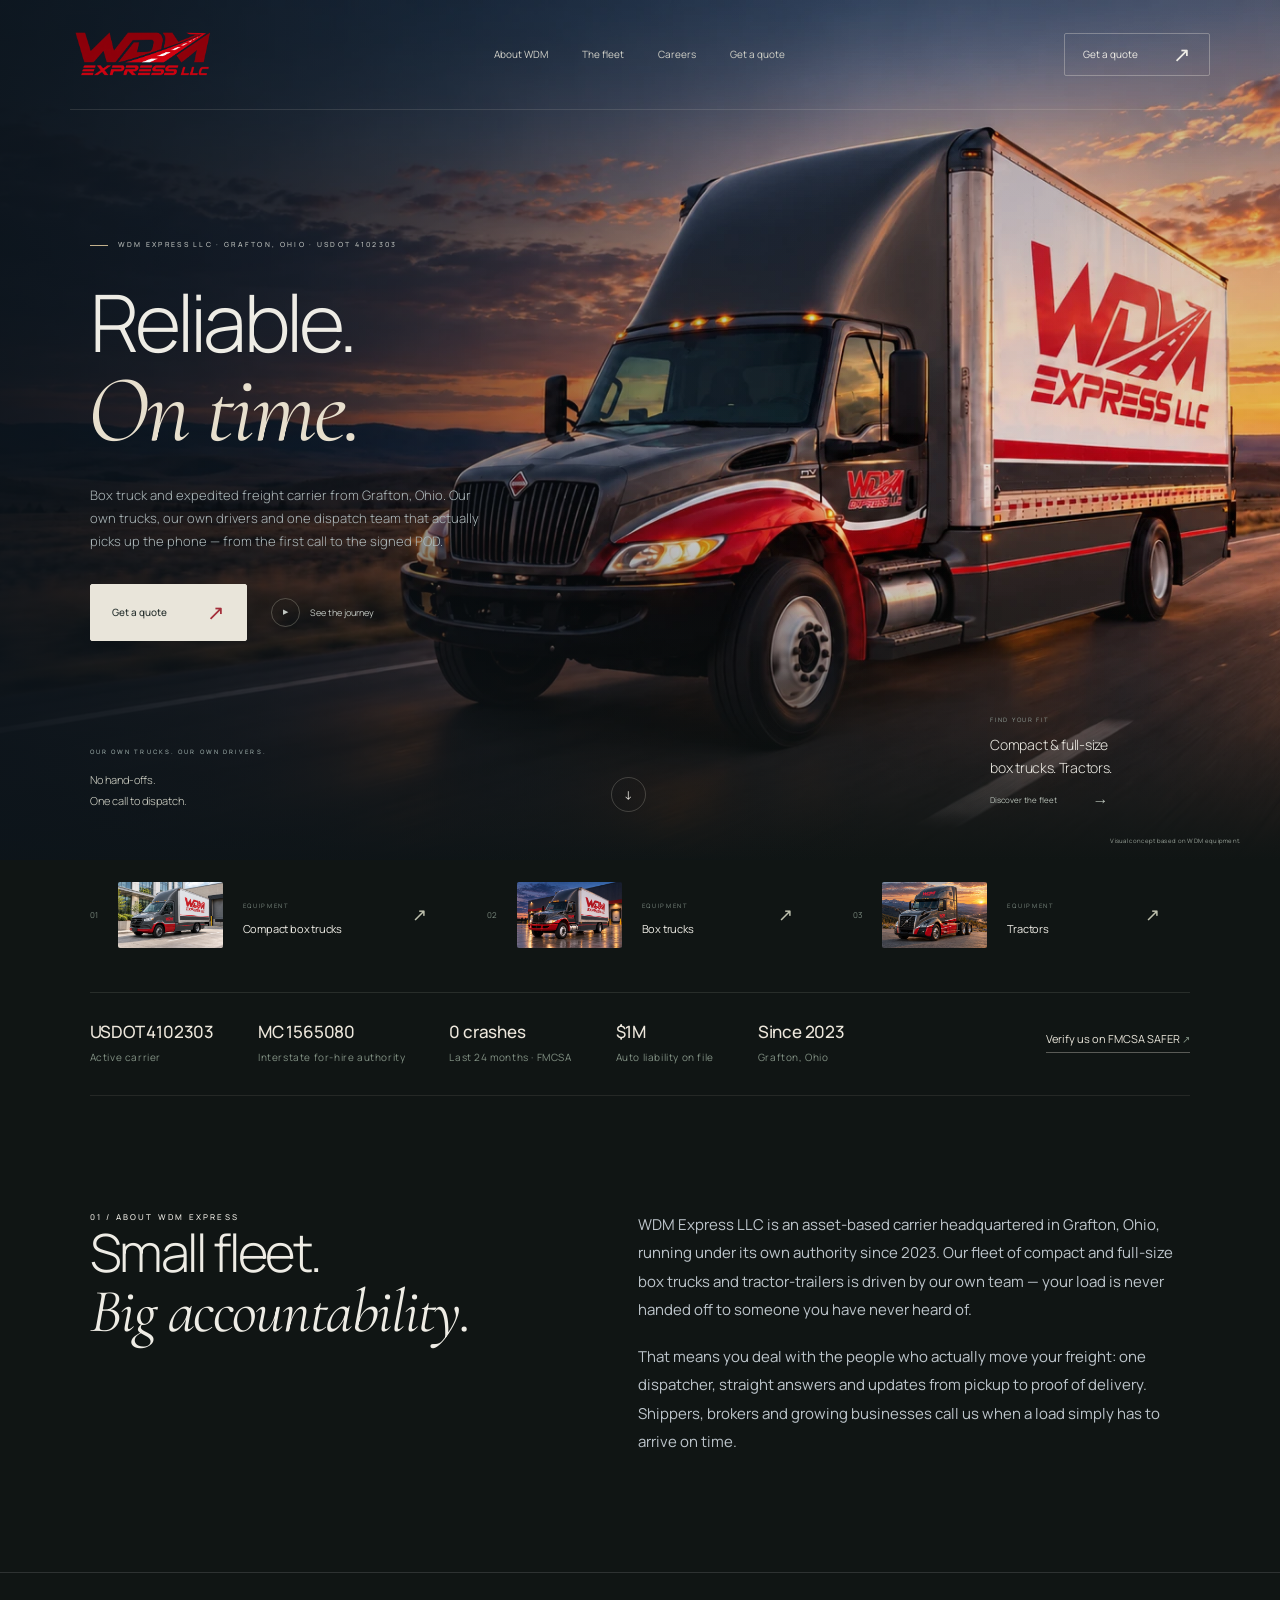
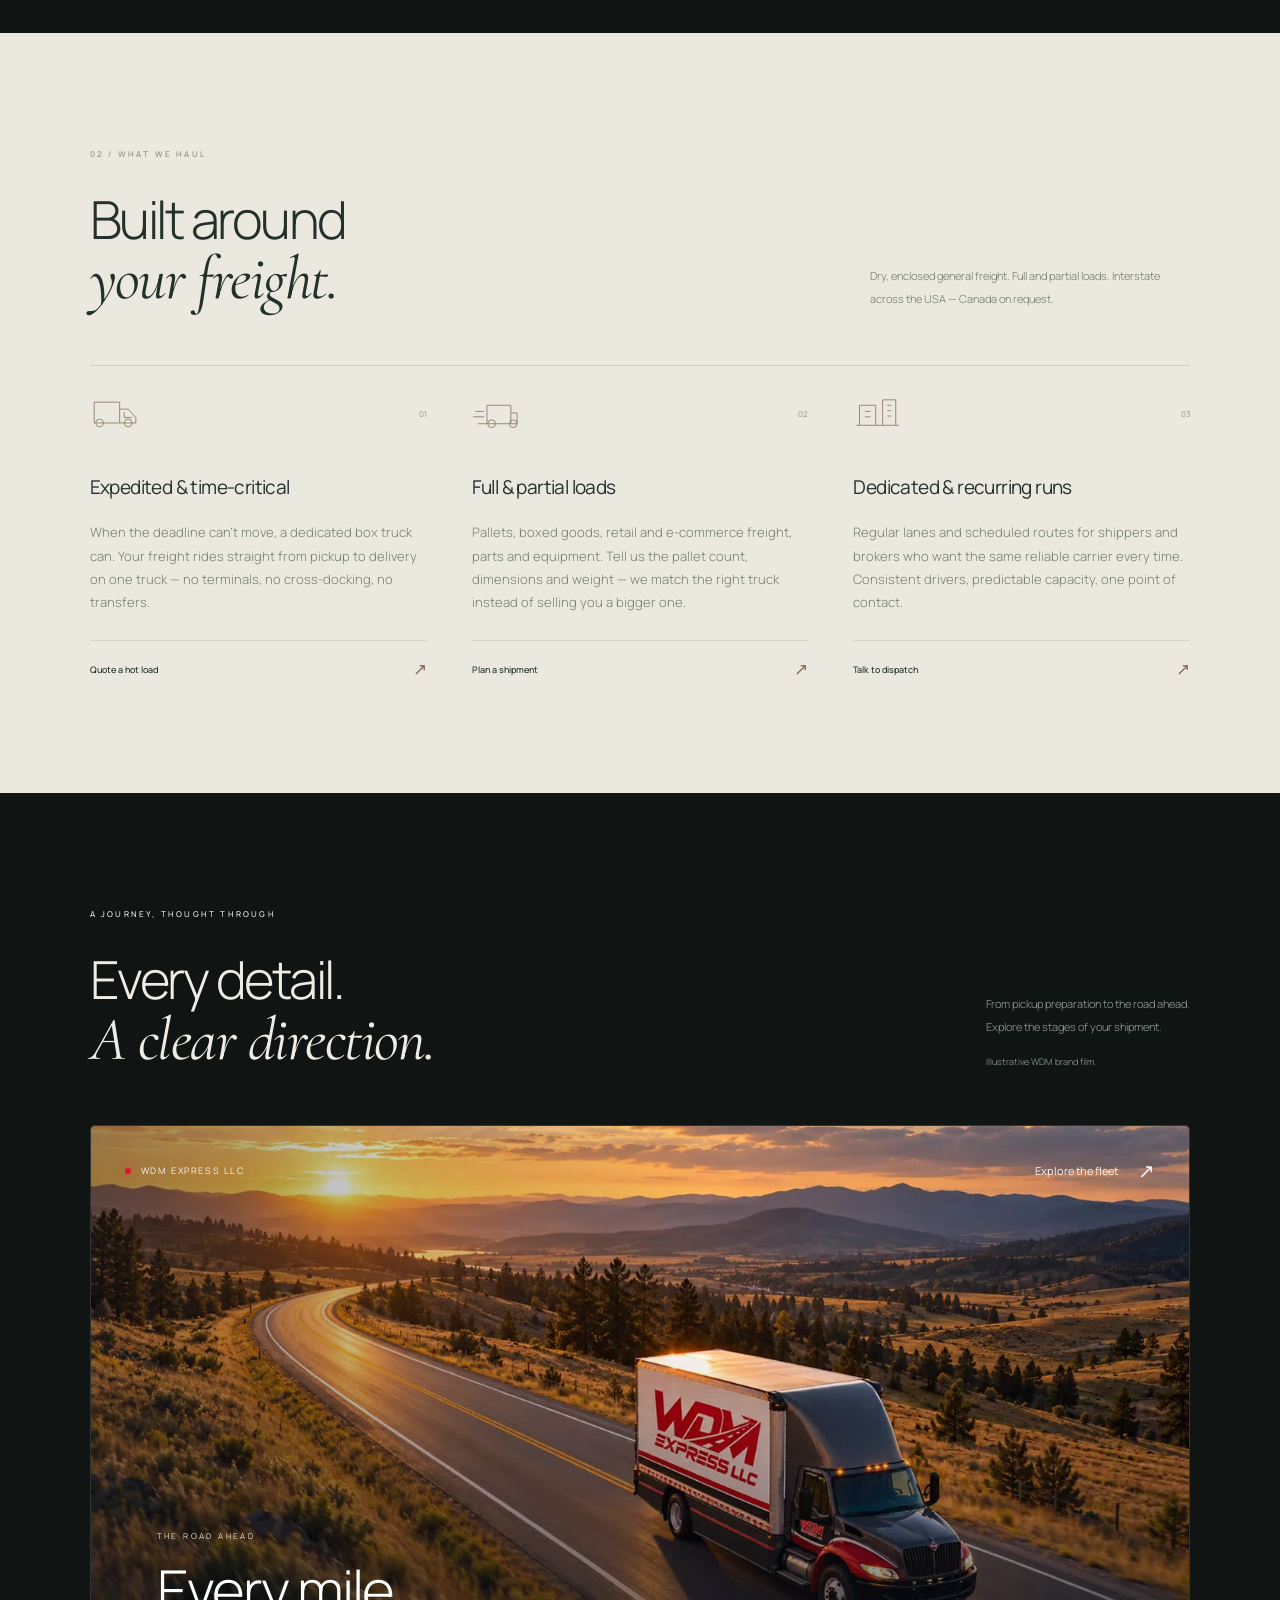
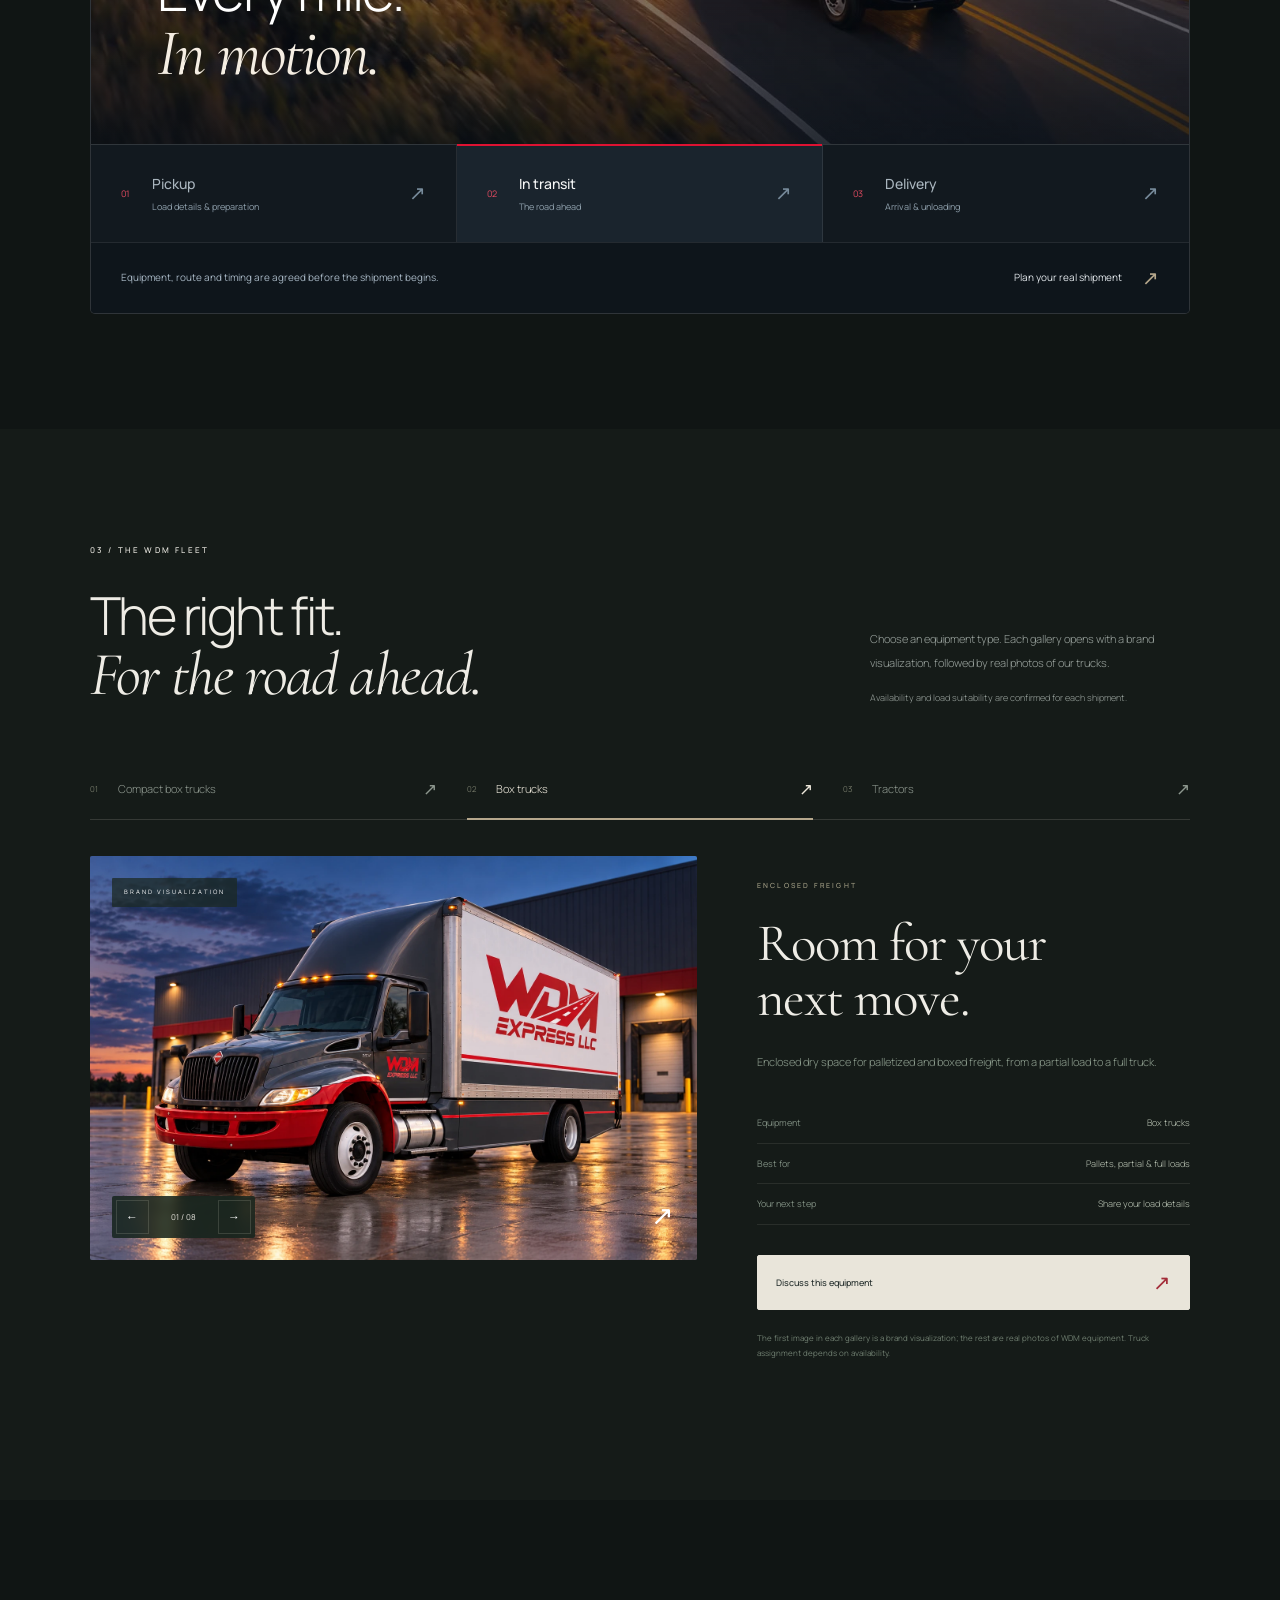
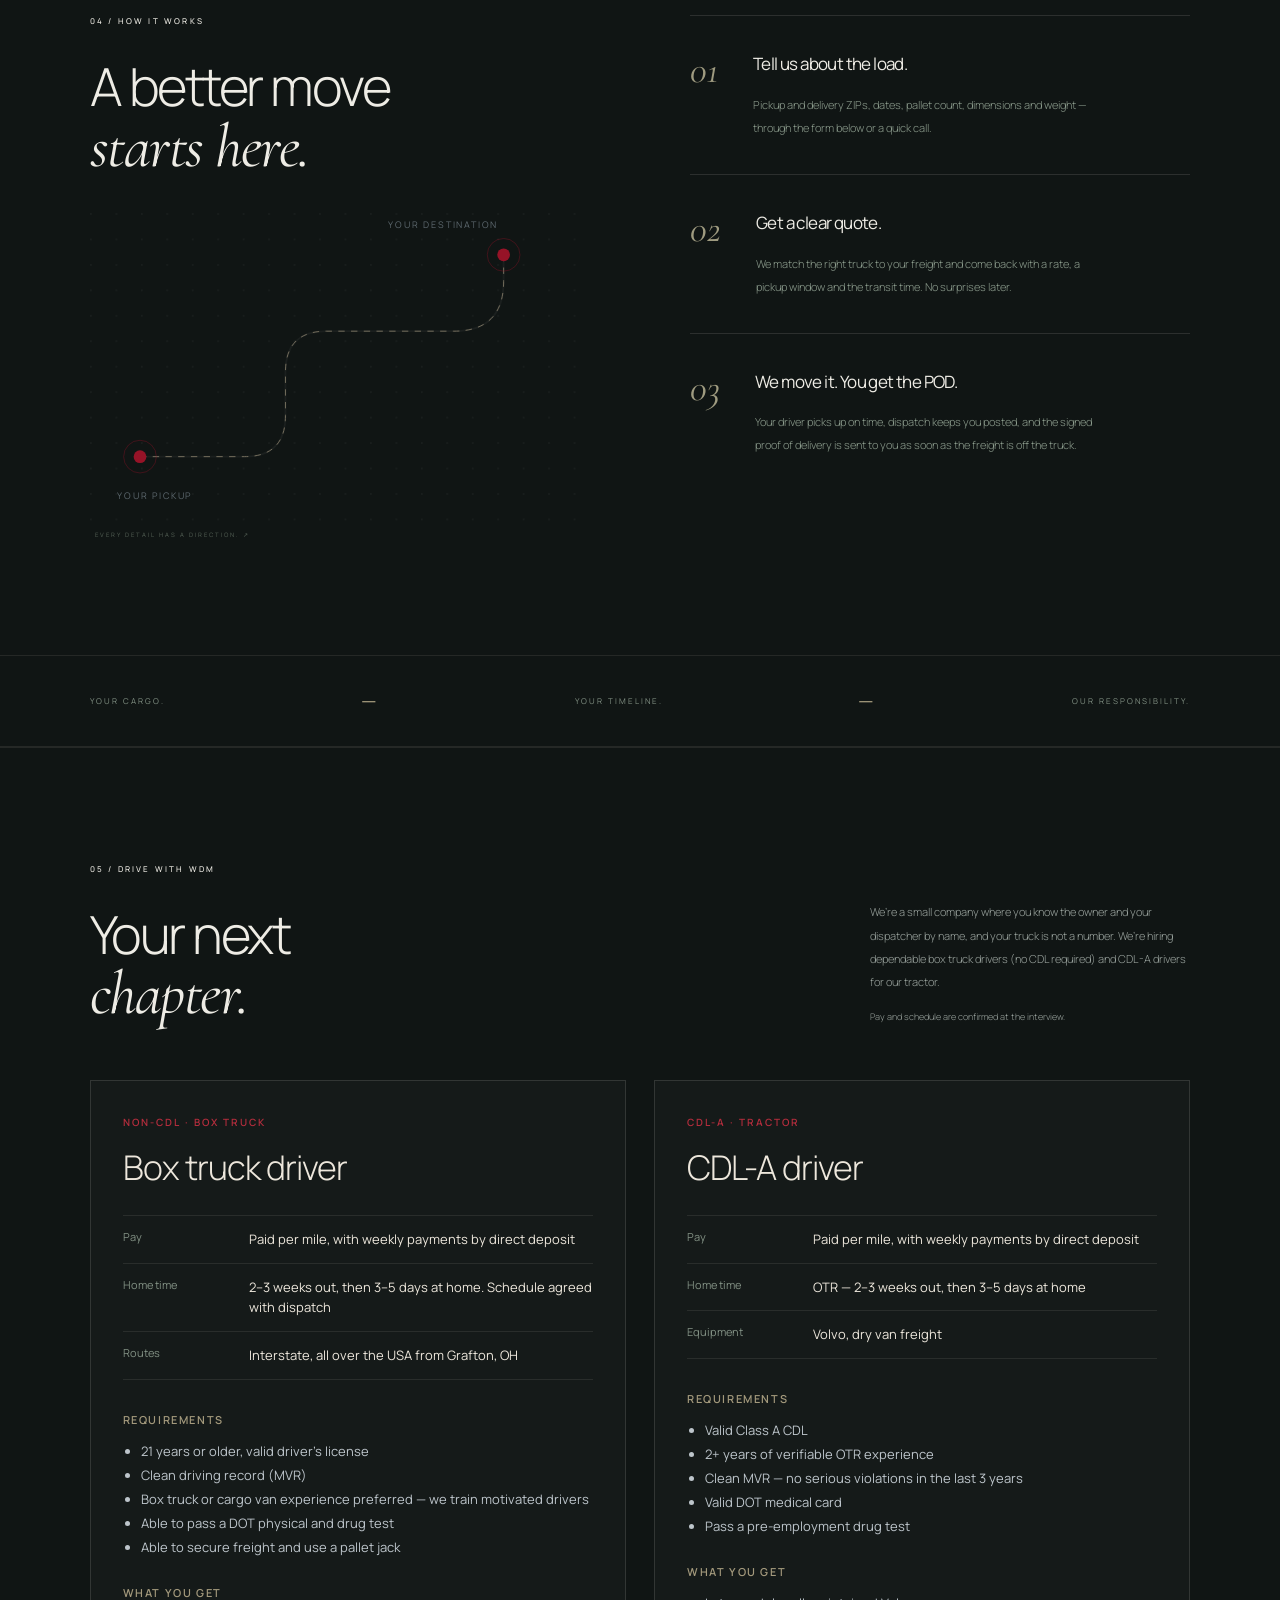
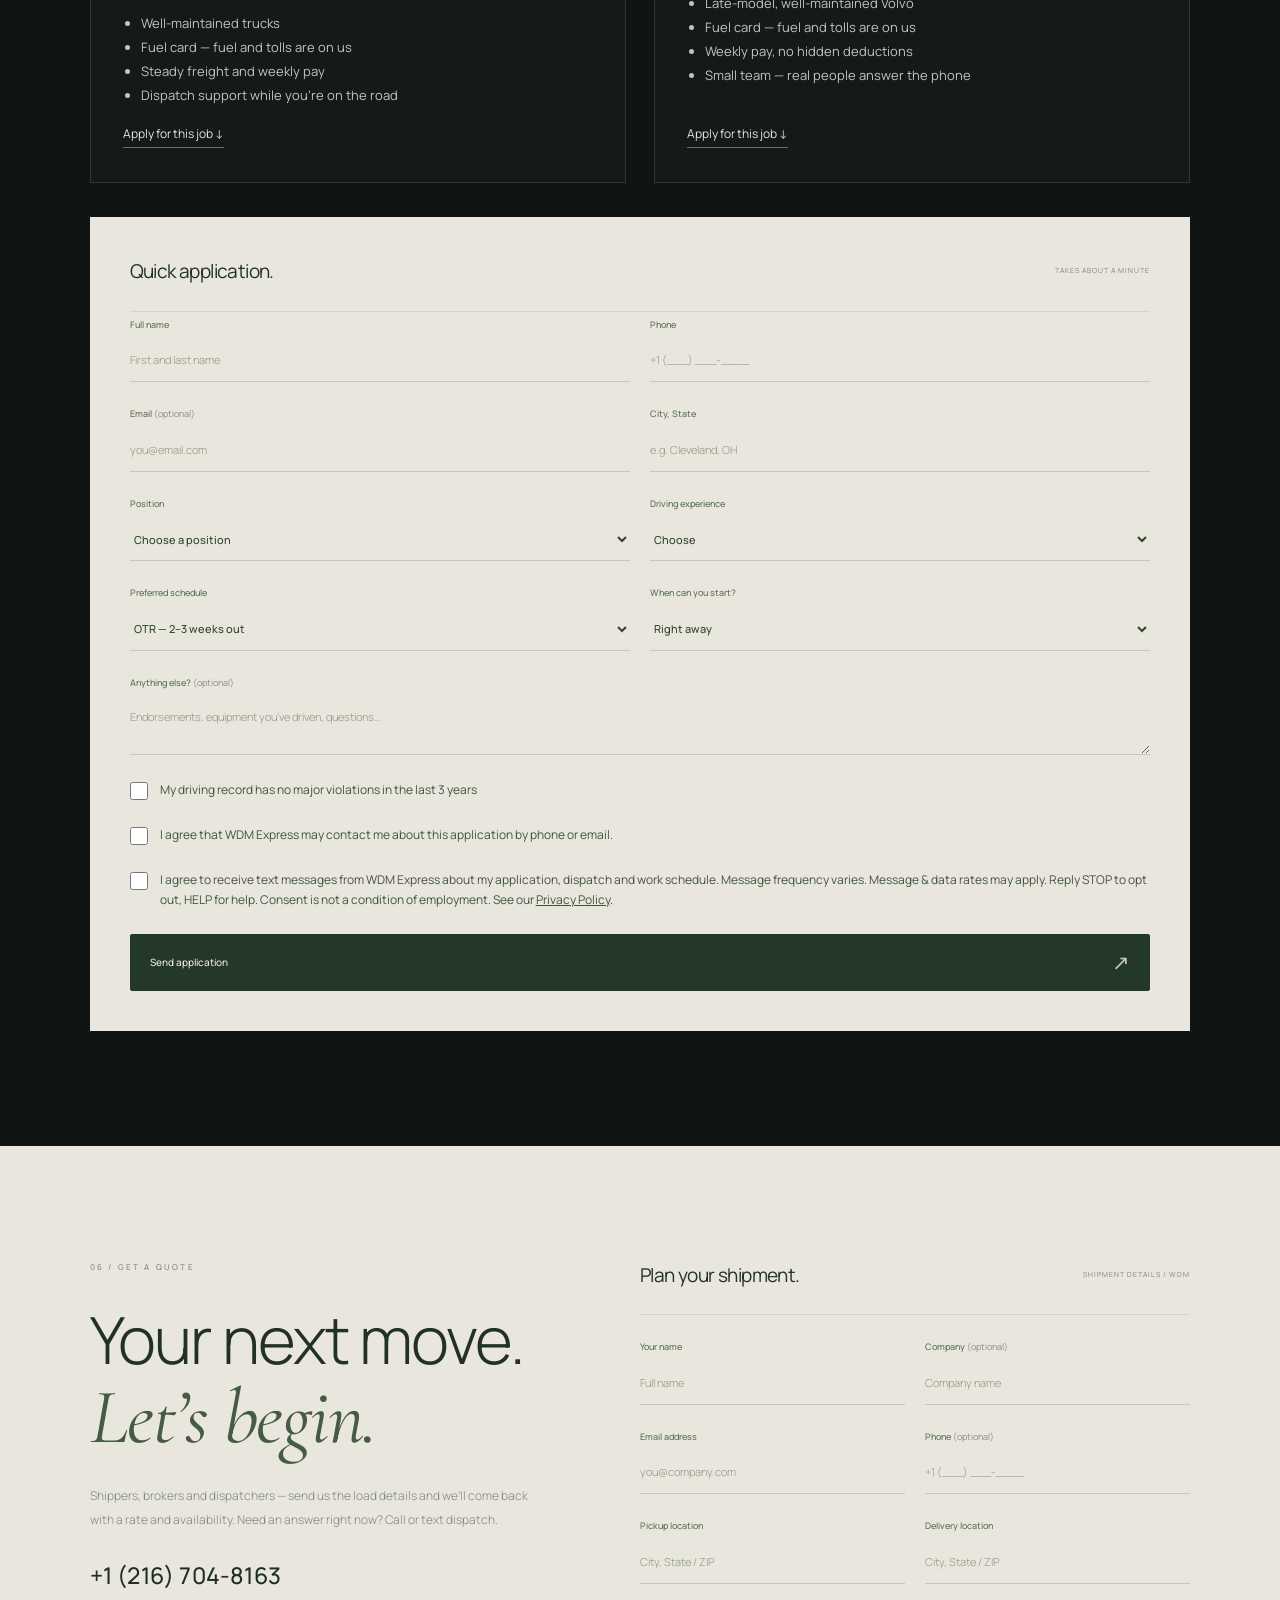
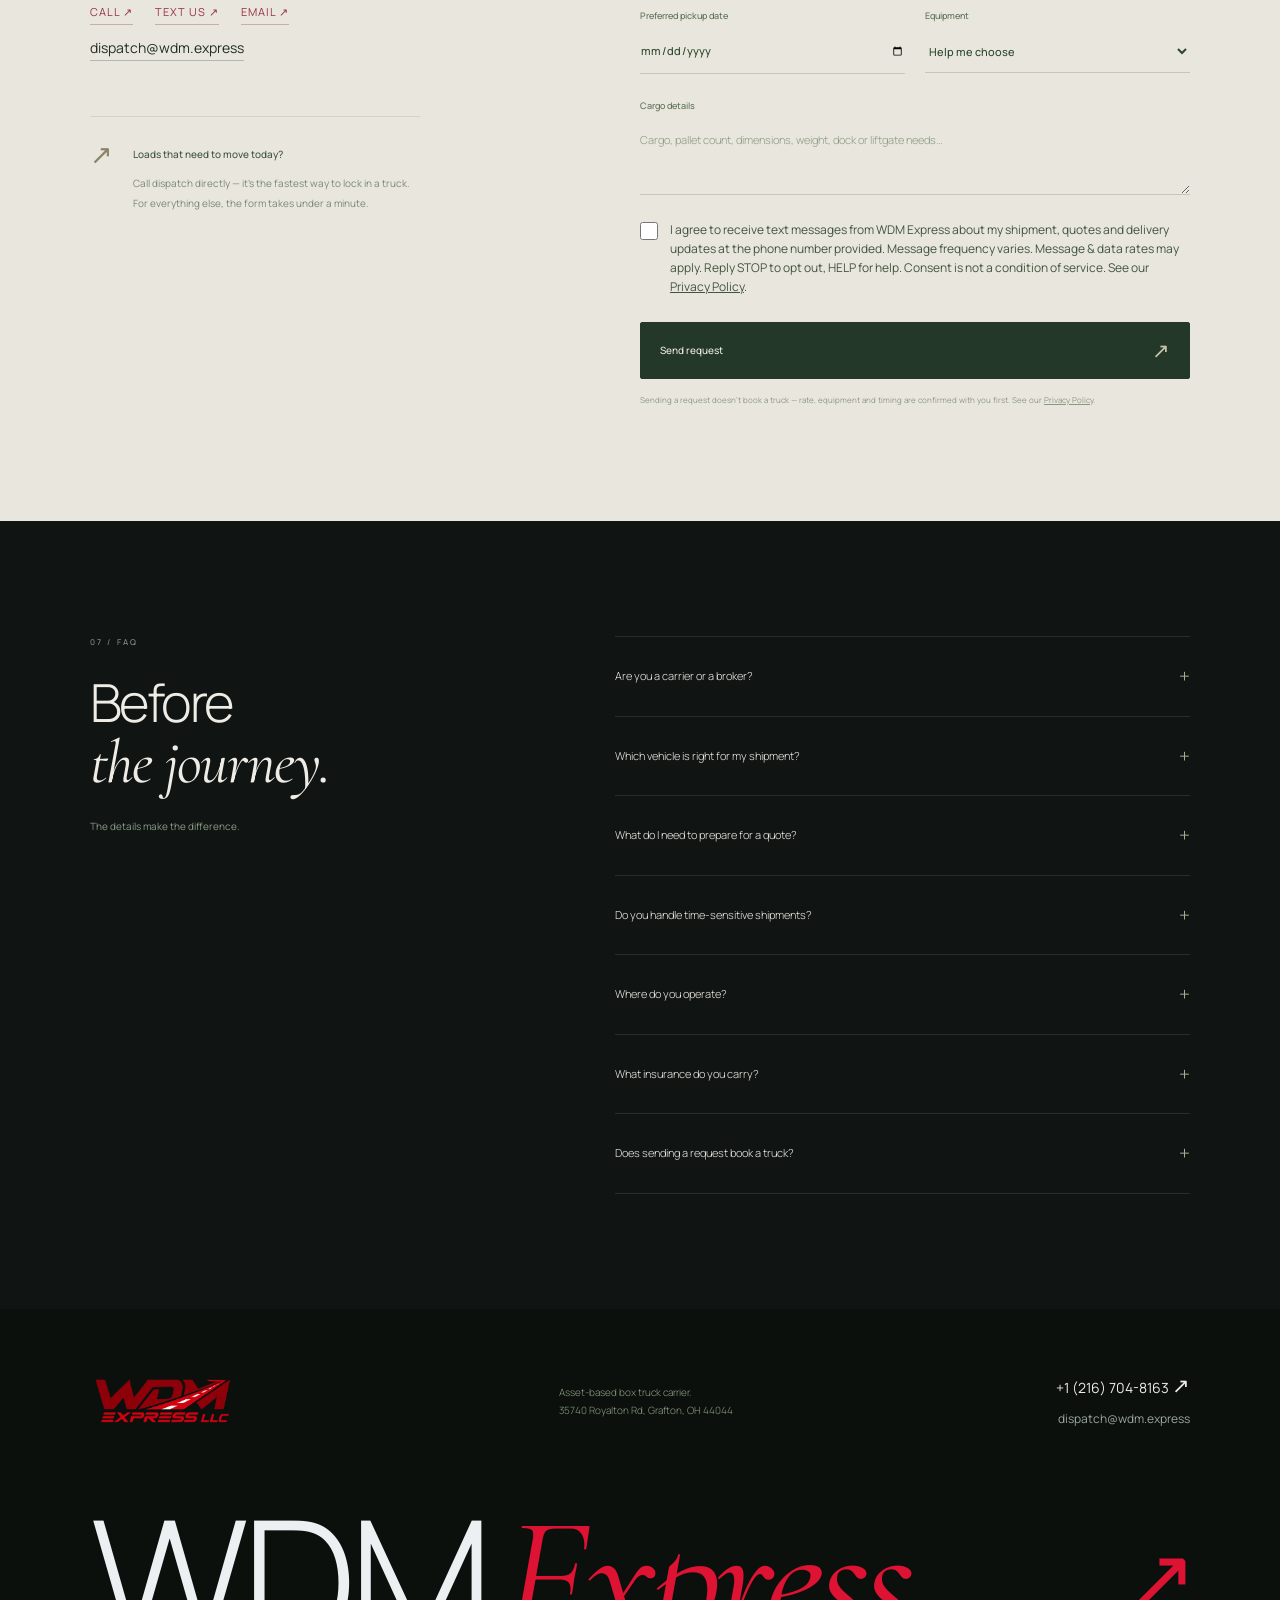
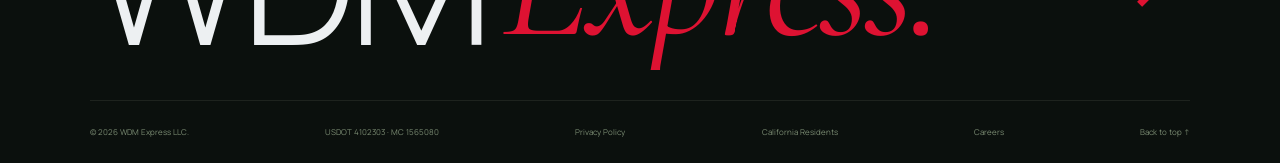
==== commit 275772ab: "Restore index.html head lost when removing noindex Co-Authored-By: Claude Opus 5.5 <noreply@anthropi" ====
--- a/index.html
+++ b/index.html
@@ -1,4 +1,4 @@
-<meta name="viewport" content="width=device-width, initial-scale=1"><meta name="theme-color" content="#11171c"><title>WDM Express LLC | Box Truck &amp; Expedited Freight Carrier · Grafton, Ohio</title>
+<!doctype html><html lang="en"><head><meta charset="UTF-8"><meta name="viewport" content="width=device-width, initial-scale=1"><meta name="theme-color" content="#11171c"><title>WDM Express LLC | Box Truck &amp; Expedited Freight Carrier · Grafton, Ohio</title>
 <meta name="description" content="Asset-based box truck carrier from Grafton, Ohio. USDOT 4102303 · MC 1565080. Expedited, full and partial loads and dedicated runs across the USA. Call or text +1 (216) 704-8163.">
 <link rel="canonical" href="https://wdm.express/">
 <meta property="og:type" content="website"><meta property="og:site_name" content="WDM Express LLC"><meta property="og:url" content="https://wdm.express/">
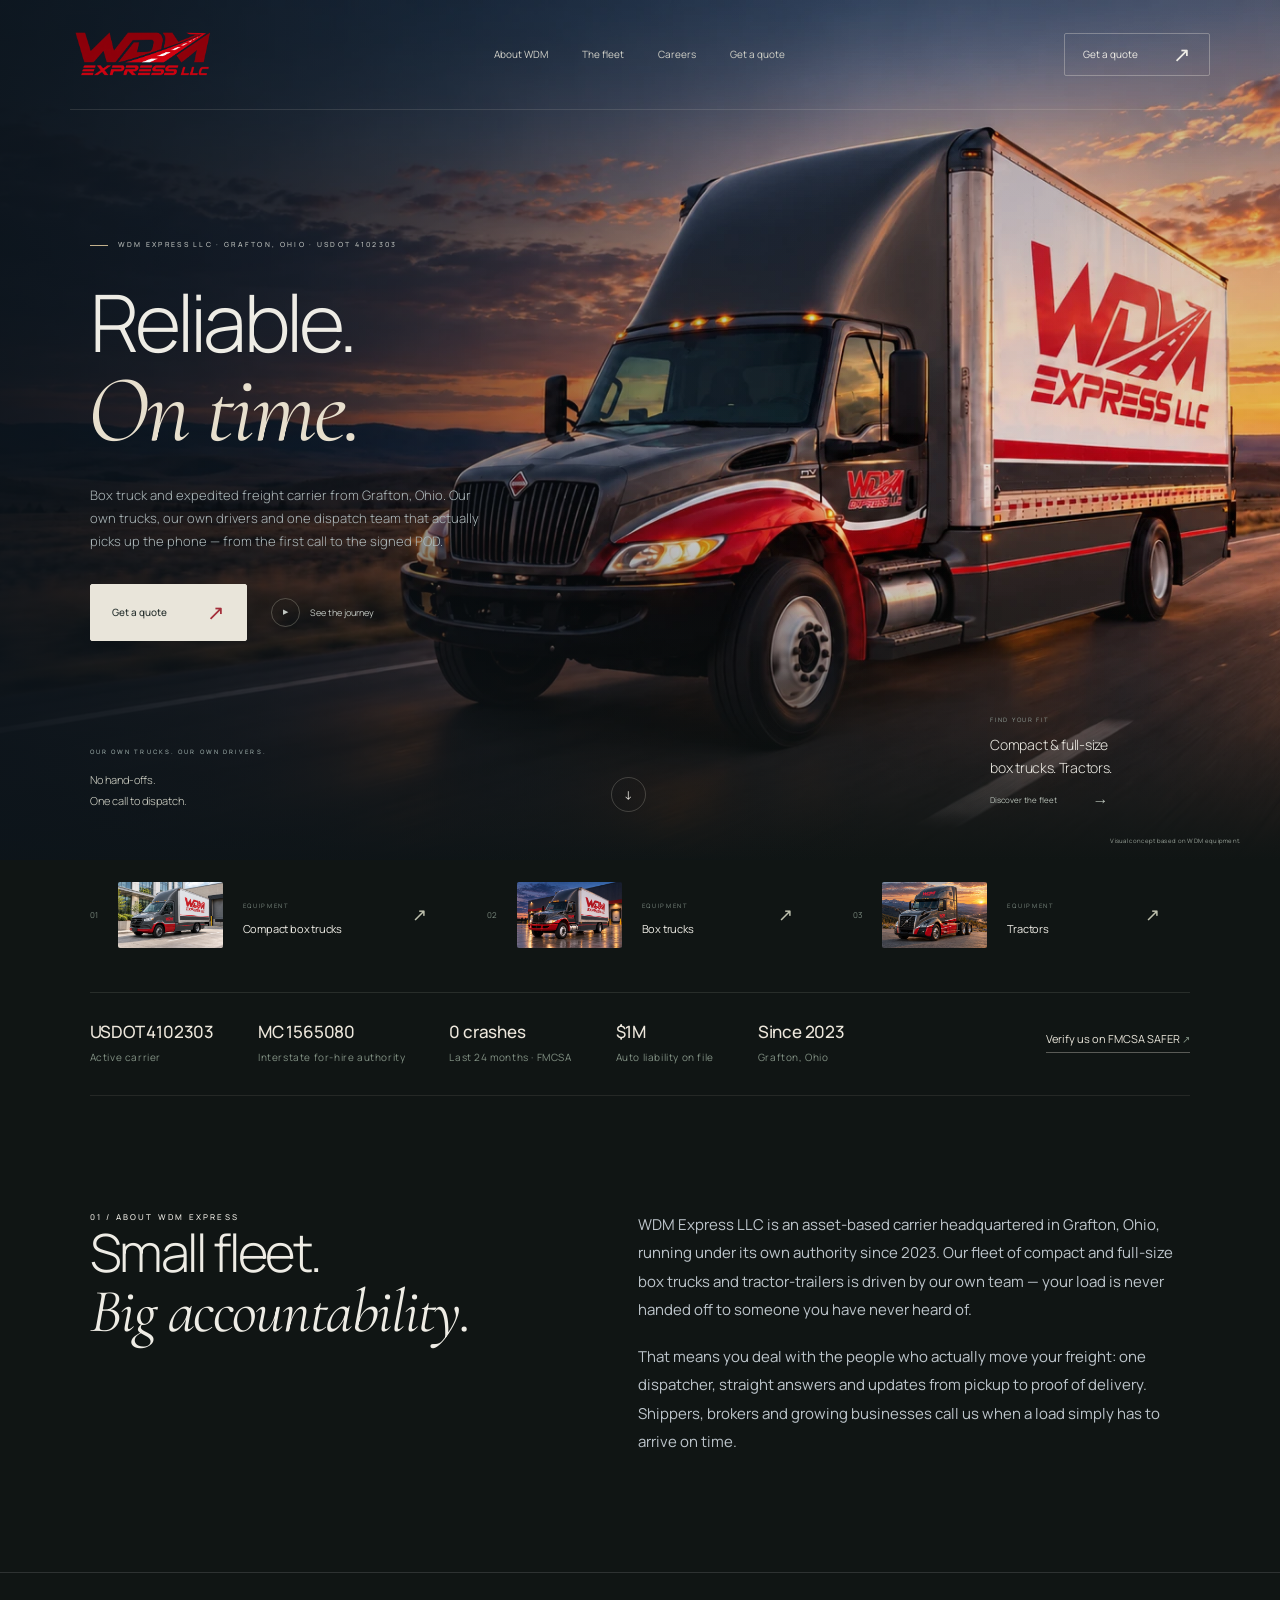
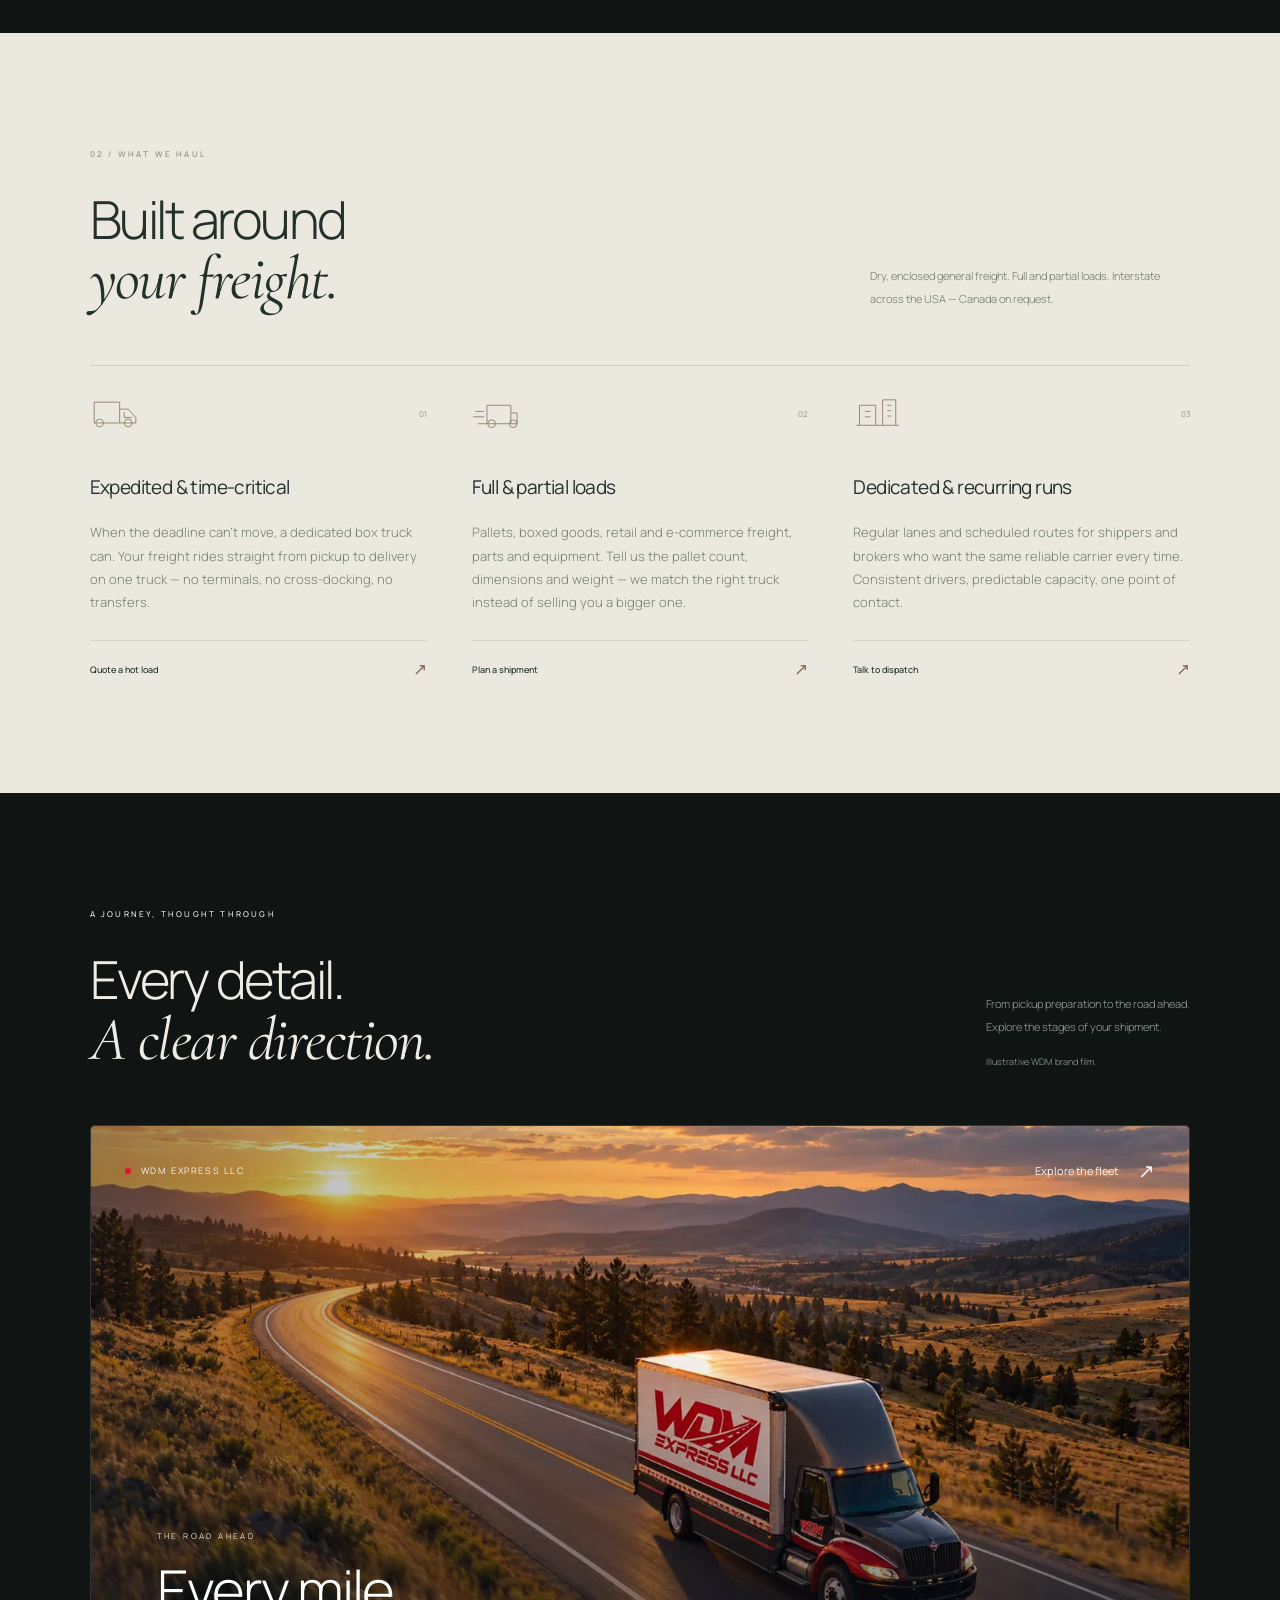
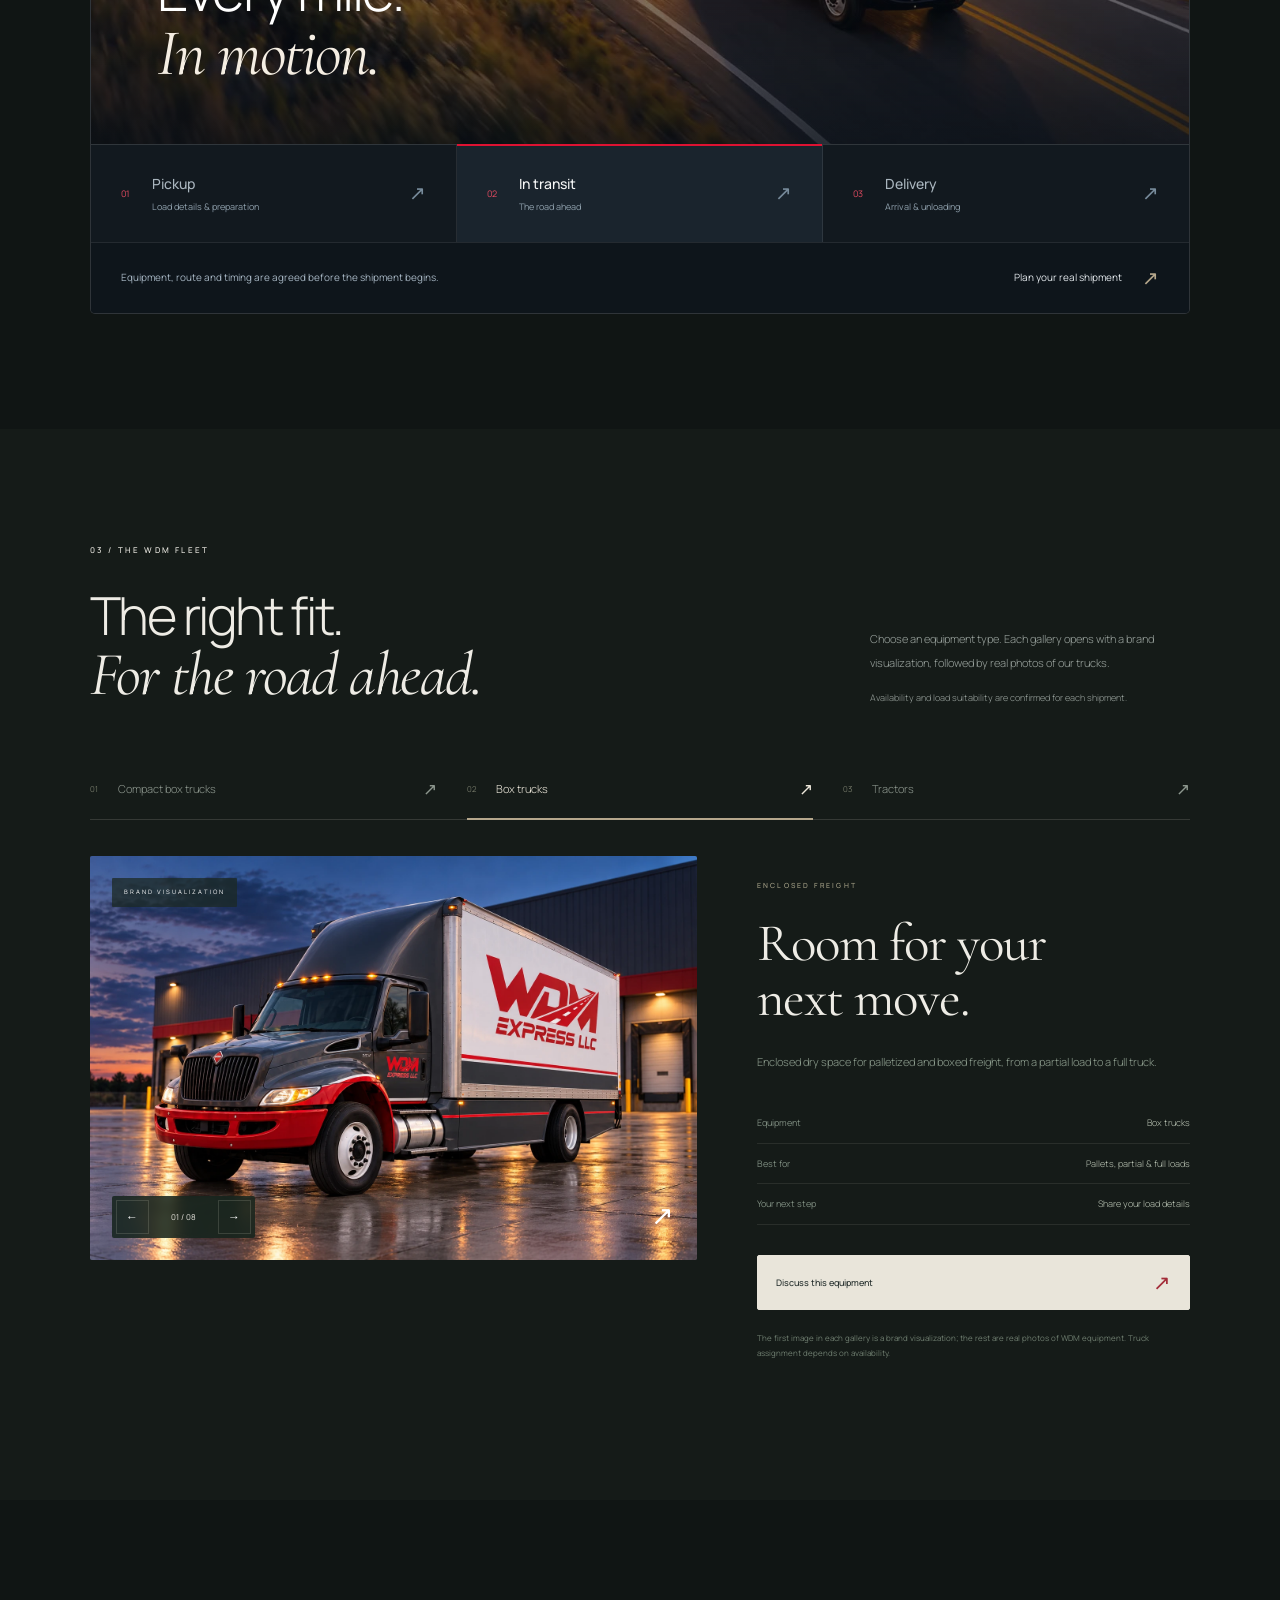
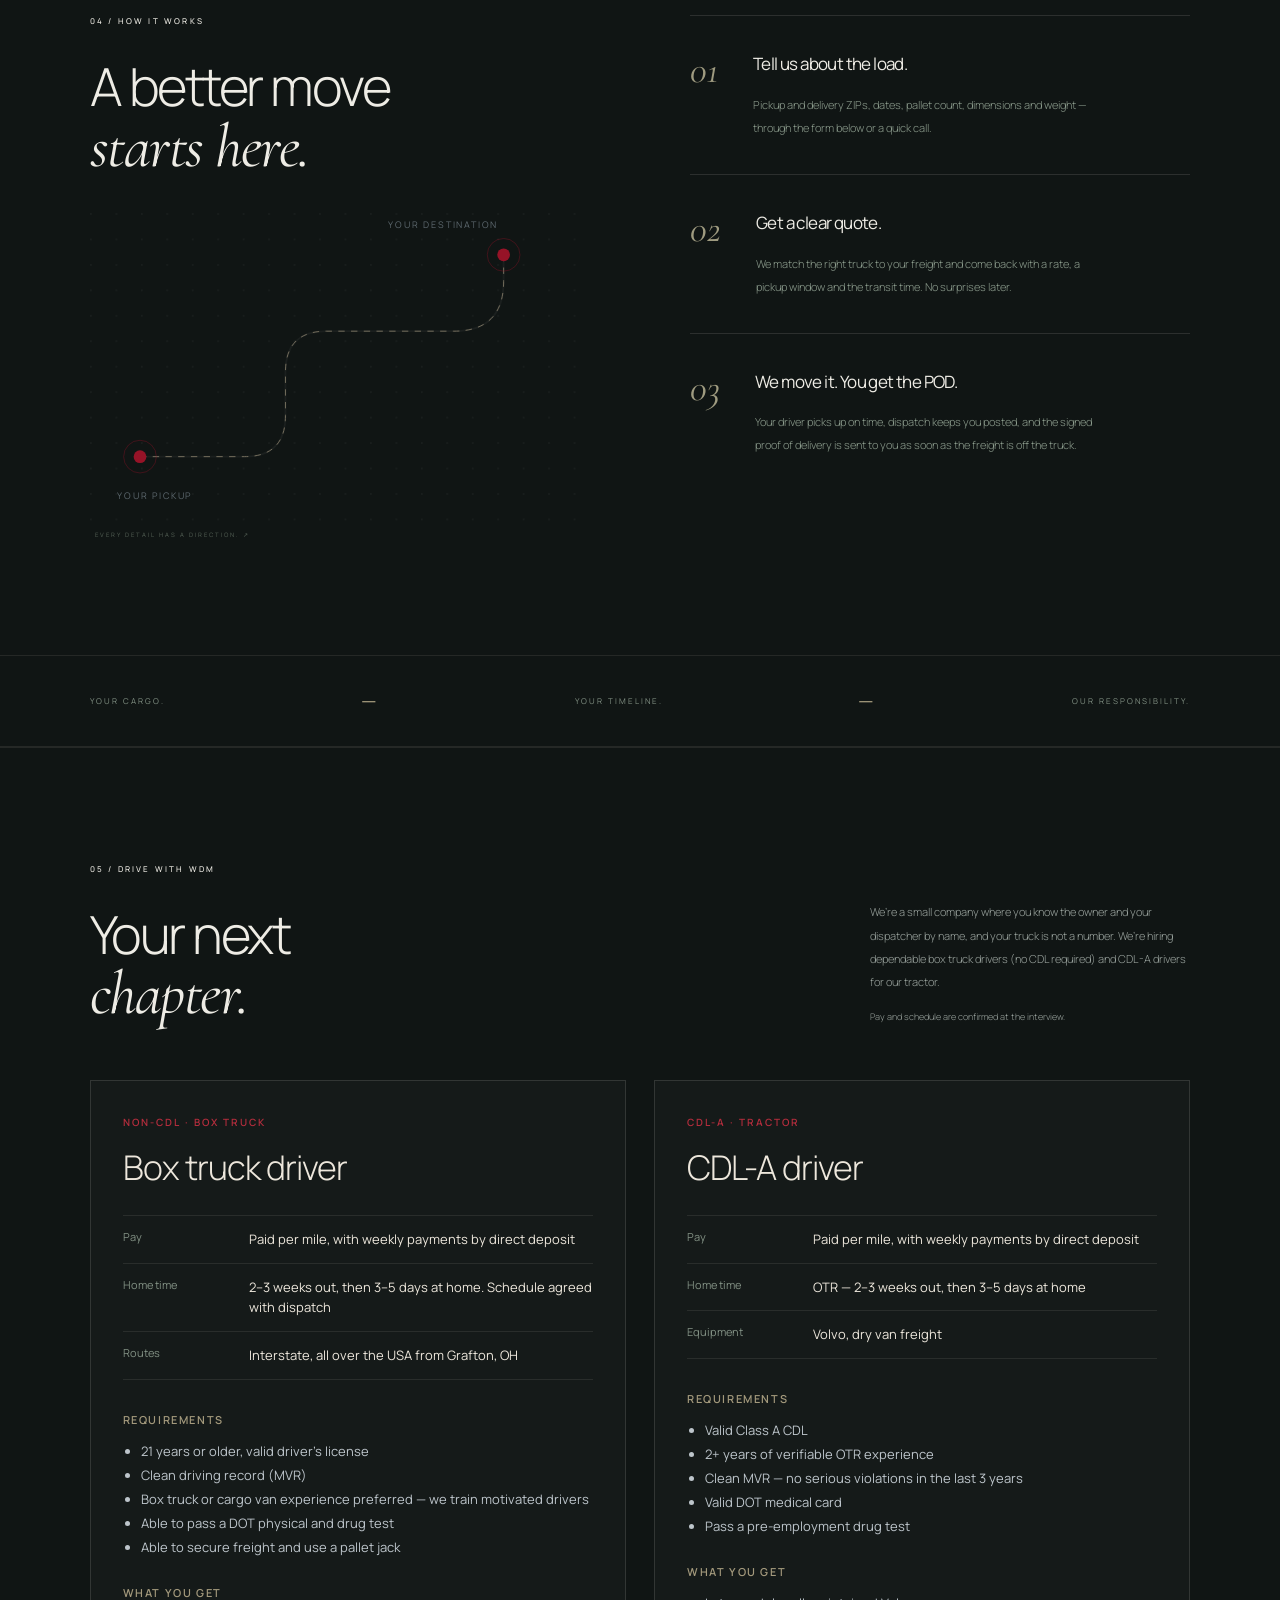
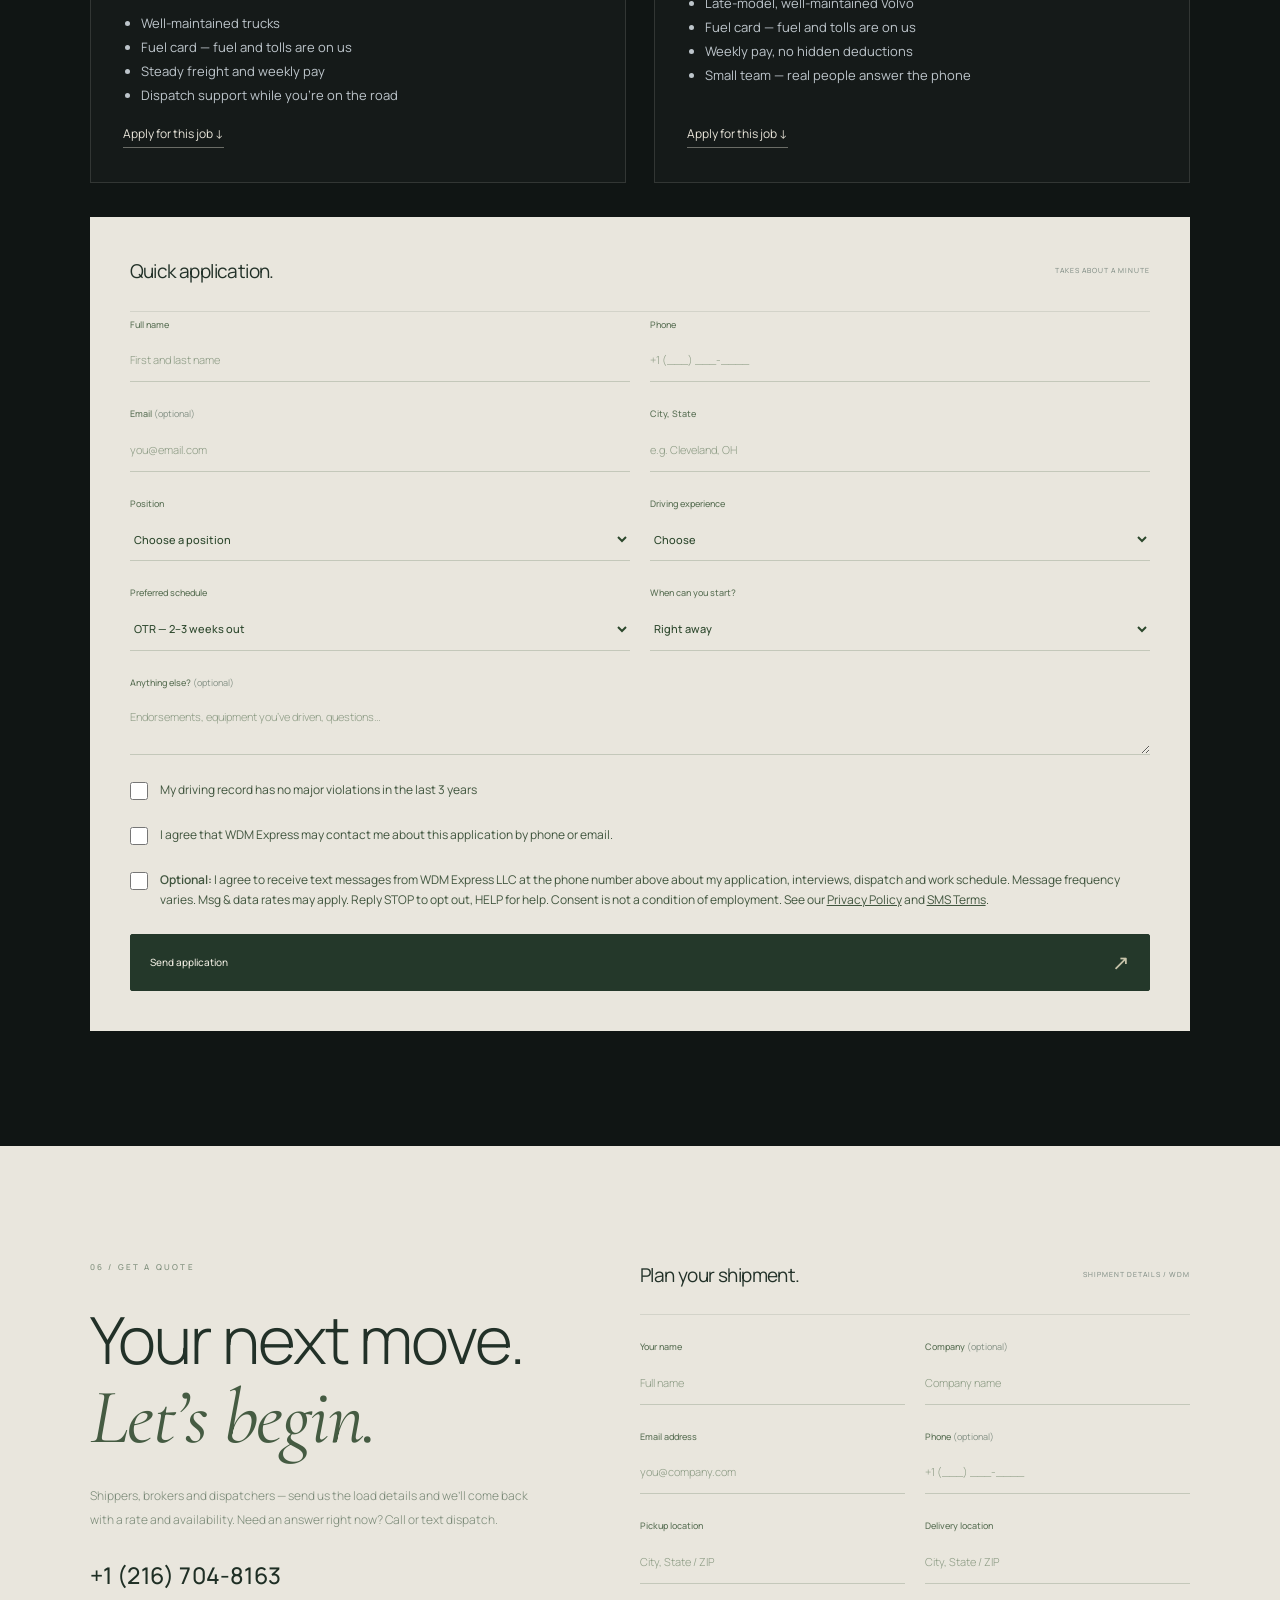
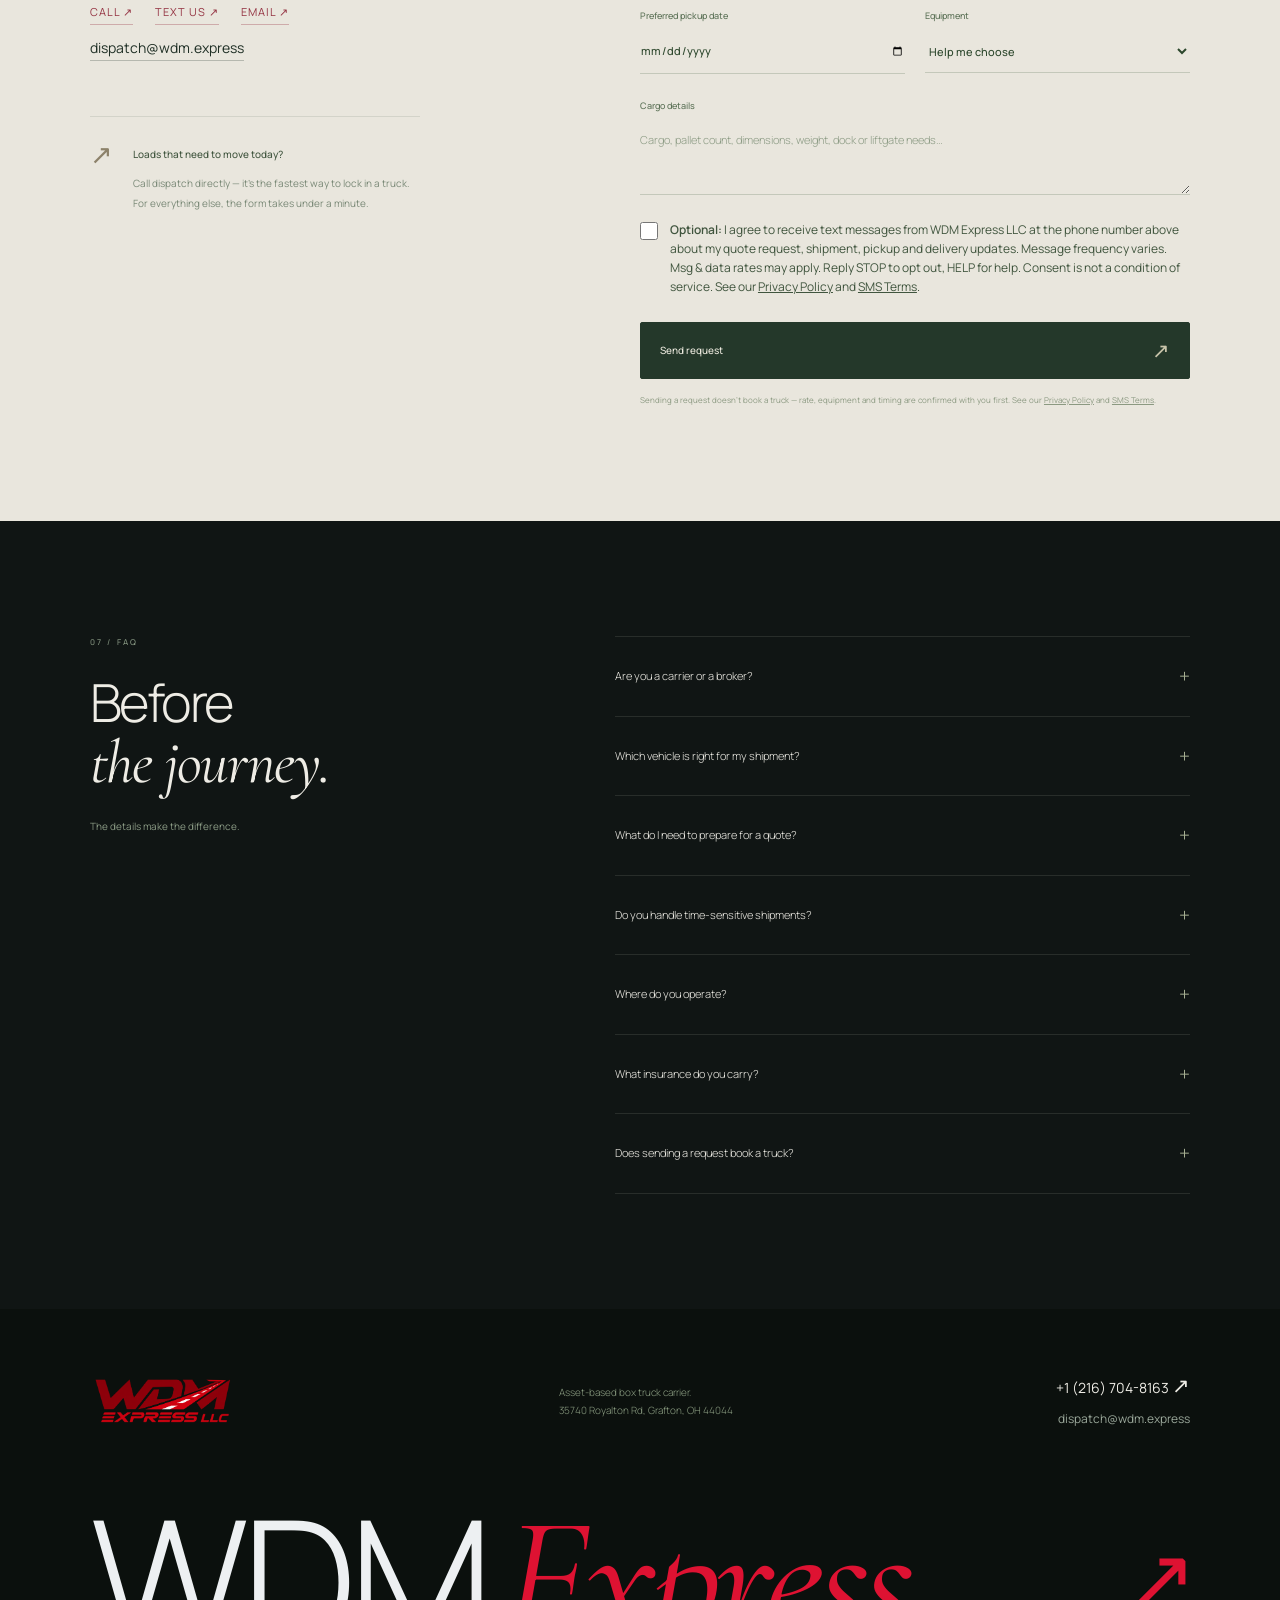
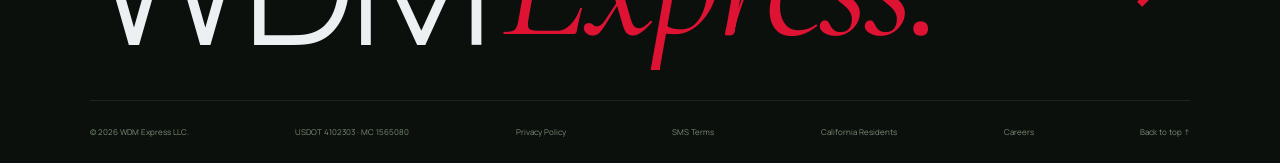
==== commit 051556af: "Add SMS Terms page and clearer SMS consent for 10DLC Co-Authored-By: Claude Opus 5.5 <noreply@anthro" ====
--- a/index.html
+++ b/index.html
@@ -46,13 +46,13 @@
 <label>When can you start?<select name="start"><option>Right away</option><option>Within 2 weeks</option><option>Within a month</option></select></label>
 <label class="full">Anything else? <span>(optional)</span><textarea name="message" rows="2" placeholder="Endorsements, equipment you’ve driven, questions…" maxlength="1500"></textarea></label>
 <label class="check full"><input type="checkbox" name="clean_record" value="Yes"> <span>My driving record has no major violations in the last 3 years</span></label>
-<label class="check full"><input type="checkbox" name="consent" value="Yes" required> <span>I agree that WDM Express may contact me about this application by phone or email.</span></label><label class="check full"><input type="checkbox" name="sms_consent" value="Yes"> <span>I agree to receive text messages from WDM Express about my application, dispatch and work schedule. Message frequency varies. Message &amp; data rates may apply. Reply STOP to opt out, HELP for help. Consent is not a condition of employment. See our <a href="privacy-policy">Privacy Policy</a>.</span></label>
+<label class="check full"><input type="checkbox" name="consent" value="Yes" required> <span>I agree that WDM Express may contact me about this application by phone or email.</span></label><label class="check full sms-consent"><input type="checkbox" name="sms_consent" value="Yes"> <span><b>Optional:</b> I agree to receive text messages from WDM Express LLC at the phone number above about my application, interviews, dispatch and work schedule. Message frequency varies. Msg &amp; data rates may apply. Reply STOP to opt out, HELP for help. Consent is not a condition of employment. See our <a href="privacy-policy">Privacy Policy</a> and <a href="sms-terms">SMS Terms</a>.</span></label>
 <input type="text" name="botcheck" class="hp" tabindex="-1" autocomplete="off" aria-hidden="true">
 </div><button type="submit" class="primary">Send application <span class="arrow">↗</span></button>
 <div class="form-status" role="status" aria-live="polite" hidden></div></form>
 </section>
-<section class="quote-section section" id="quote"><div class="quote-copy"><p class="eyebrow">06 / GET A QUOTE</p><h2>Your next move.<br><em>Let’s begin.</em></h2><p>Shippers, brokers and dispatchers — send us the load details and we’ll come back with a rate and availability. Need an answer right now? Call or text dispatch.</p><div class="contact-lines"><a class="contact-phone" href="tel:+12167048163">+1 (216) 704-8163</a><div><a href="tel:+12167048163">Call <span aria-hidden="true">↗</span></a><a href="sms:+12167048163">Text us <span aria-hidden="true">↗</span></a><a href="mailto:dispatch@wdm.express">Email <span aria-hidden="true">↗</span></a></div><a class="contact-email" href="mailto:dispatch@wdm.express">dispatch@wdm.express</a></div><div class="quote-note"><span class="arrow">↗</span><div><b>Loads that need to move today?</b><p>Call dispatch directly — it’s the fastest way to lock in a truck. For everything else, the form takes under a minute.</p></div></div></div><form id="quote-form" novalidate><input type="hidden" name="form_type" value="Shipping request"><div class="form-heading"><h3>Plan your shipment.</h3><span>SHIPMENT DETAILS / WDM</span></div><div class="form-grid"><label>Your name<input name="name" autocomplete="name" placeholder="Full name" required maxlength="100"></label><label>Company <span>(optional)</span><input name="company" autocomplete="organization" placeholder="Company name" maxlength="150"></label><label>Email address<input type="email" name="email" autocomplete="email" placeholder="you@company.com" required maxlength="200"></label><label>Phone <span>(optional)</span><input type="tel" name="phone" autocomplete="tel" placeholder="+1 (___) ___-____" maxlength="40"></label><label>Pickup location<input name="pickup" placeholder="City, State / ZIP" required maxlength="150"></label><label>Delivery location<input name="delivery" placeholder="City, State / ZIP" required maxlength="150"></label><label>Preferred pickup date<input type="date" name="date" required></label><label>Equipment<select id="equipment" name="equipment"><option>Help me choose</option><option>Compact box truck</option><option>Box truck</option><option>Tractor</option></select></label><label class="full">Cargo details<textarea id="cargo" name="cargo" rows="3" placeholder="Cargo, pallet count, dimensions, weight, dock or liftgate needs…" required maxlength="2500"></textarea></label><label class="check full"><input type="checkbox" name="sms_consent" value="Yes"> <span>I agree to receive text messages from WDM Express about my shipment, quotes and delivery updates at the phone number provided. Message frequency varies. Message &amp; data rates may apply. Reply STOP to opt out, HELP for help. Consent is not a condition of service. See our <a href="privacy-policy">Privacy Policy</a>.</span></label><input type="text" name="botcheck" class="hp" tabindex="-1" autocomplete="off" aria-hidden="true"></div><button type="submit" class="primary">Send request <span class="arrow">↗</span></button><p class="form-disclaimer">Sending a request doesn’t book a truck — rate, equipment and timing are confirmed with you first. See our <a href="privacy-policy">Privacy Policy</a>.</p><div class="form-status" role="status" aria-live="polite" hidden></div></form></section>
+<section class="quote-section section" id="quote"><div class="quote-copy"><p class="eyebrow">06 / GET A QUOTE</p><h2>Your next move.<br><em>Let’s begin.</em></h2><p>Shippers, brokers and dispatchers — send us the load details and we’ll come back with a rate and availability. Need an answer right now? Call or text dispatch.</p><div class="contact-lines"><a class="contact-phone" href="tel:+12167048163">+1 (216) 704-8163</a><div><a href="tel:+12167048163">Call <span aria-hidden="true">↗</span></a><a href="sms:+12167048163">Text us <span aria-hidden="true">↗</span></a><a href="mailto:dispatch@wdm.express">Email <span aria-hidden="true">↗</span></a></div><a class="contact-email" href="mailto:dispatch@wdm.express">dispatch@wdm.express</a></div><div class="quote-note"><span class="arrow">↗</span><div><b>Loads that need to move today?</b><p>Call dispatch directly — it’s the fastest way to lock in a truck. For everything else, the form takes under a minute.</p></div></div></div><form id="quote-form" novalidate><input type="hidden" name="form_type" value="Shipping request"><div class="form-heading"><h3>Plan your shipment.</h3><span>SHIPMENT DETAILS / WDM</span></div><div class="form-grid"><label>Your name<input name="name" autocomplete="name" placeholder="Full name" required maxlength="100"></label><label>Company <span>(optional)</span><input name="company" autocomplete="organization" placeholder="Company name" maxlength="150"></label><label>Email address<input type="email" name="email" autocomplete="email" placeholder="you@company.com" required maxlength="200"></label><label>Phone <span>(optional)</span><input type="tel" name="phone" autocomplete="tel" placeholder="+1 (___) ___-____" maxlength="40"></label><label>Pickup location<input name="pickup" placeholder="City, State / ZIP" required maxlength="150"></label><label>Delivery location<input name="delivery" placeholder="City, State / ZIP" required maxlength="150"></label><label>Preferred pickup date<input type="date" name="date" required></label><label>Equipment<select id="equipment" name="equipment"><option>Help me choose</option><option>Compact box truck</option><option>Box truck</option><option>Tractor</option></select></label><label class="full">Cargo details<textarea id="cargo" name="cargo" rows="3" placeholder="Cargo, pallet count, dimensions, weight, dock or liftgate needs…" required maxlength="2500"></textarea></label><label class="check full sms-consent"><input type="checkbox" name="sms_consent" value="Yes"> <span><b>Optional:</b> I agree to receive text messages from WDM Express LLC at the phone number above about my quote request, shipment, pickup and delivery updates. Message frequency varies. Msg &amp; data rates may apply. Reply STOP to opt out, HELP for help. Consent is not a condition of service. See our <a href="privacy-policy">Privacy Policy</a> and <a href="sms-terms">SMS Terms</a>.</span></label><input type="text" name="botcheck" class="hp" tabindex="-1" autocomplete="off" aria-hidden="true"></div><button type="submit" class="primary">Send request <span class="arrow">↗</span></button><p class="form-disclaimer">Sending a request doesn’t book a truck — rate, equipment and timing are confirmed with you first. See our <a href="privacy-policy">Privacy Policy</a> and <a href="sms-terms">SMS Terms</a>.</p><div class="form-status" role="status" aria-live="polite" hidden></div></form></section>
 <section class="faq section" id="questions"><div><p class="eyebrow">07 / FAQ</p><h2>Before<br><em>the journey.</em></h2><p class="faq-subtitle">The details make the difference.</p></div><div class="faq-list"><details><summary>Are you a carrier or a broker?<span>+</span></summary><p>We’re an asset-based carrier with our own trucks and drivers — USDOT 4102303, MC 1565080. You can check our authority, insurance and safety record on <a href="https://safer.fmcsa.dot.gov/query.asp?searchtype=ANY&amp;query_type=queryCarrierSnapshot&amp;query_param=USDOT&amp;query_string=4102303" target="_blank" rel="noopener">FMCSA SAFER</a>.</p></details><details><summary>Which vehicle is right for my shipment?<span>+</span></summary><p>That depends on cargo dimensions, total weight, loading access and route. Include these details in your request, or select “Help me choose.” Final capacity and availability must be confirmed before booking.</p></details><details><summary>What do I need to prepare for a quote?<span>+</span></summary><p>Pickup and delivery cities or ZIP codes, preferred dates, cargo description, dimensions and total weight. Include pallet count, dock access and any special loading or delivery requirements.</p></details><details><summary>Do you handle time-sensitive shipments?<span>+</span></summary><p>Yes — it’s a big part of what we do. Give us the earliest pickup time and the hard delivery deadline. If the load needs to move today, call dispatch at <a href="tel:+12167048163">+1 (216) 704-8163</a>.</p></details><details><summary>Where do you operate?<span>+</span></summary><p>We haul interstate freight across the USA from our base in Grafton, Ohio. Cross-border loads to Canada are possible — ask us before booking.</p></details><details><summary>What insurance do you carry?<span>+</span></summary><p>Our $1,000,000 auto liability coverage is on file with FMCSA. Ask us for a certificate of insurance (COI) and cargo coverage details for your specific load.</p></details><details><summary>Does sending a request book a truck?<span>+</span></summary><p>No. A shipment is booked only after WDM Express confirms the equipment, schedule, rate and terms with you — by phone and a rate confirmation.</p></details></div></section>
-</main><footer><div class="footer-top"><a class="logo" href="#home"><img src="assets/logo.png" alt="WDM Express LLC" width="160" height="80" loading="lazy"></a><p>Asset-based box truck carrier.<br>35740 Royalton Rd, Grafton, OH 44044</p><div class="footer-contacts"><a href="tel:+12167048163">+1 (216) 704-8163 <span class="arrow">↗</span></a><a href="mailto:dispatch@wdm.express">dispatch@wdm.express</a></div></div><div class="footer-word">WDM <em>Express.</em><span>↗</span></div><div class="footer-bottom"><p>© <span id="year">2026</span> WDM Express LLC.</p><a href="https://safer.fmcsa.dot.gov/query.asp?searchtype=ANY&amp;query_type=queryCarrierSnapshot&amp;query_param=USDOT&amp;query_string=4102303" target="_blank" rel="noopener">USDOT 4102303 · MC 1565080</a><a href="privacy-policy">Privacy Policy</a><a href="ccpa">California Residents</a><a href="#career">Careers</a><a href="#home">Back to top ↑</a></div></footer>
+</main><footer><div class="footer-top"><a class="logo" href="#home"><img src="assets/logo.png" alt="WDM Express LLC" width="160" height="80" loading="lazy"></a><p>Asset-based box truck carrier.<br>35740 Royalton Rd, Grafton, OH 44044</p><div class="footer-contacts"><a href="tel:+12167048163">+1 (216) 704-8163 <span class="arrow">↗</span></a><a href="mailto:dispatch@wdm.express">dispatch@wdm.express</a></div></div><div class="footer-word">WDM <em>Express.</em><span>↗</span></div><div class="footer-bottom"><p>© <span id="year">2026</span> WDM Express LLC.</p><a href="https://safer.fmcsa.dot.gov/query.asp?searchtype=ANY&amp;query_type=queryCarrierSnapshot&amp;query_param=USDOT&amp;query_string=4102303" target="_blank" rel="noopener">USDOT 4102303 · MC 1565080</a><a href="privacy-policy">Privacy Policy</a><a href="sms-terms">SMS Terms</a><a href="ccpa">California Residents</a><a href="#career">Careers</a><a href="#home">Back to top ↑</a></div></footer>
 <a class="mobile-call" href="tel:+12167048163"><span aria-hidden="true">✆</span> Call dispatch</a>
 <dialog id="gallery"><div class="gallery-heading"><span id="gallery-title">The WDM fleet</span><button type="button" id="close-gallery" aria-label="Close photo gallery">×</button></div><img id="gallery-photo" alt="WDM fleet vehicle"><div class="gallery-controls"><button type="button" id="gallery-prev" aria-label="Previous photo">←</button><span id="gallery-count"></span><button type="button" id="gallery-next" aria-label="Next photo">→</button></div></dialog><script src="app.js"></script></body></html>
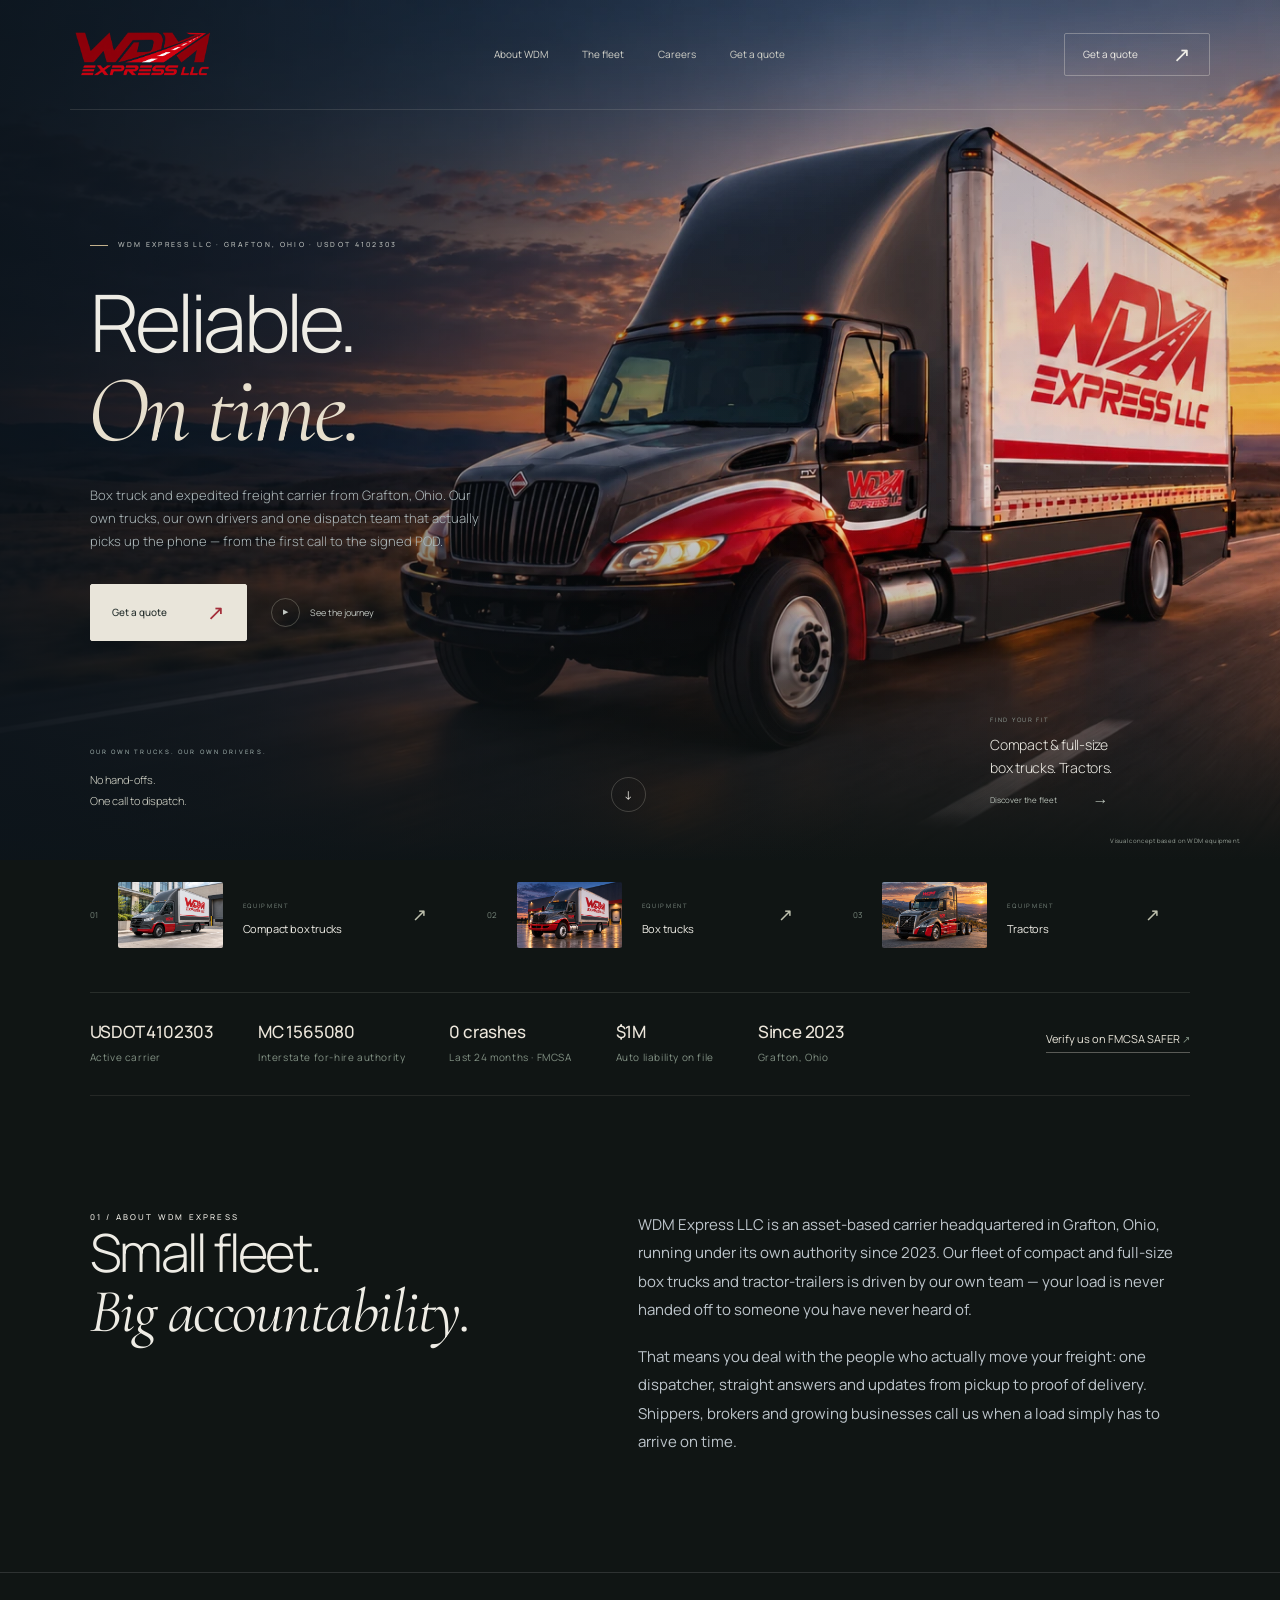
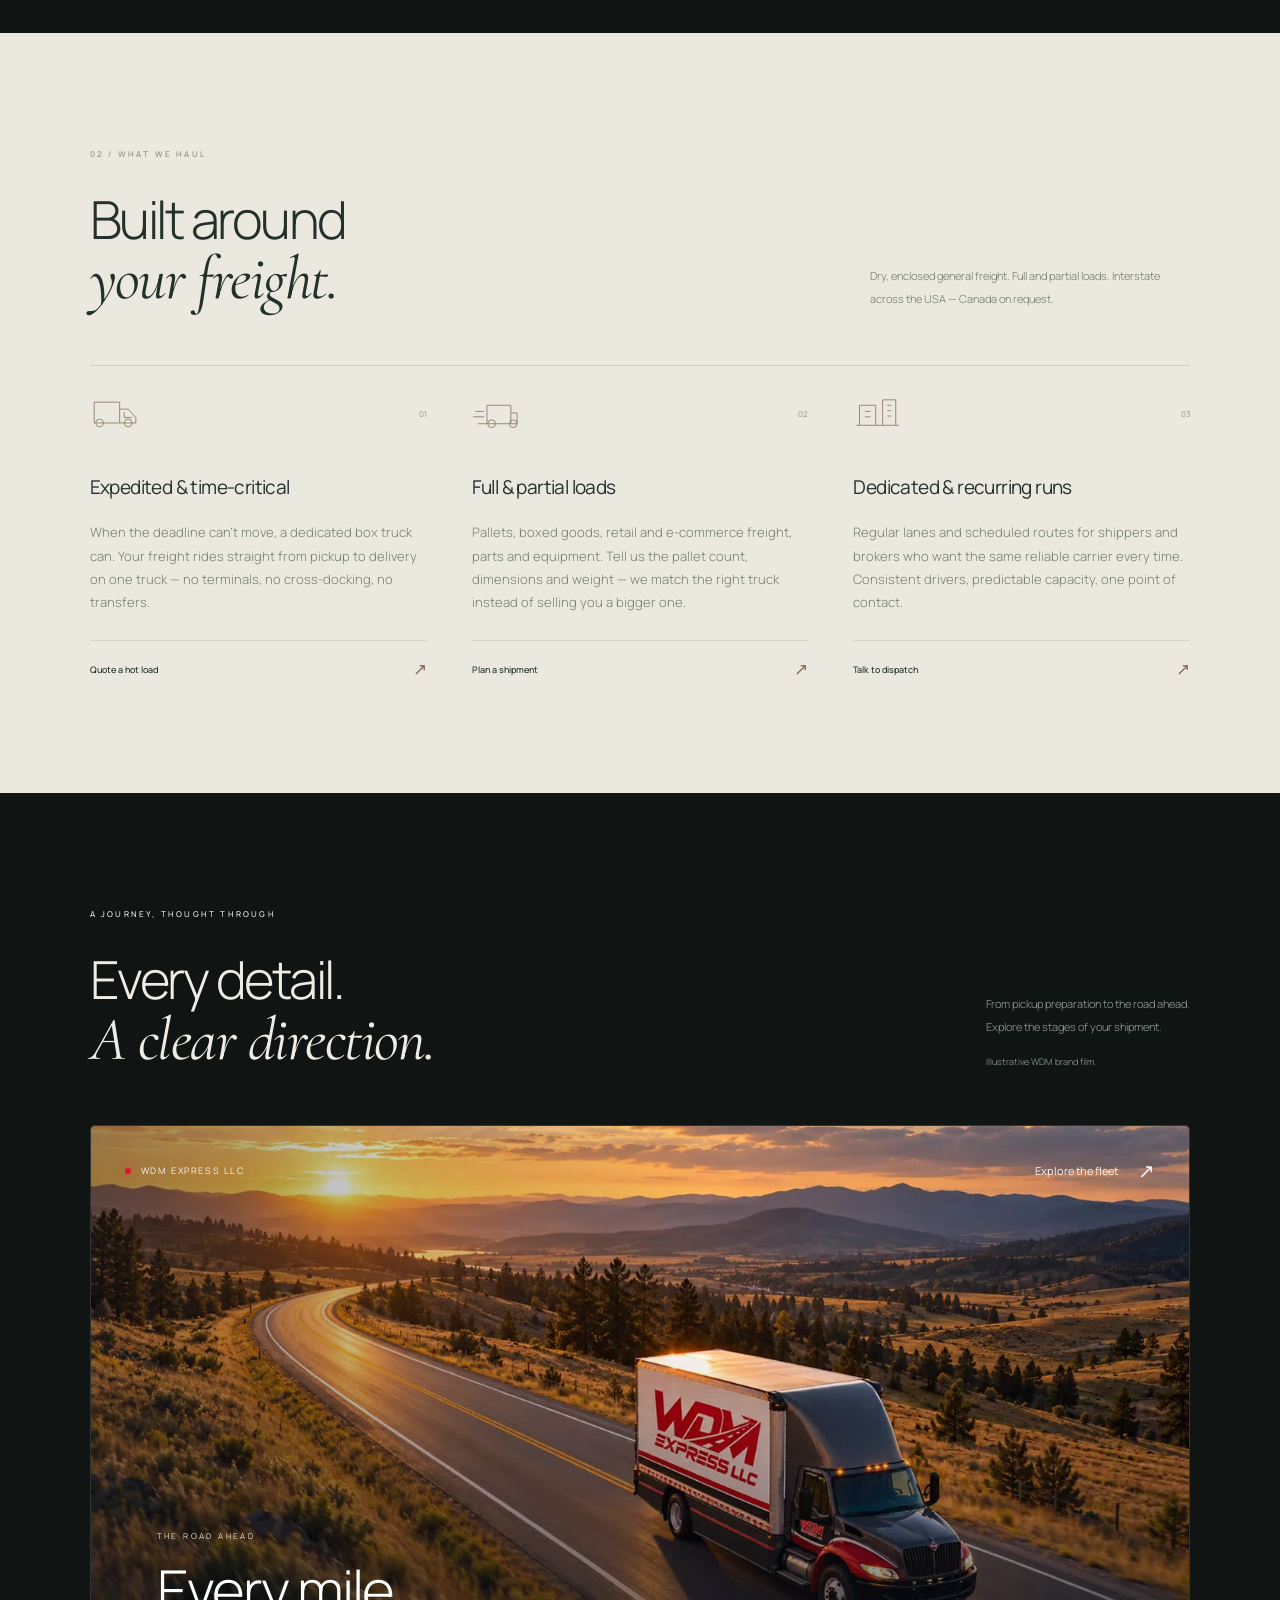
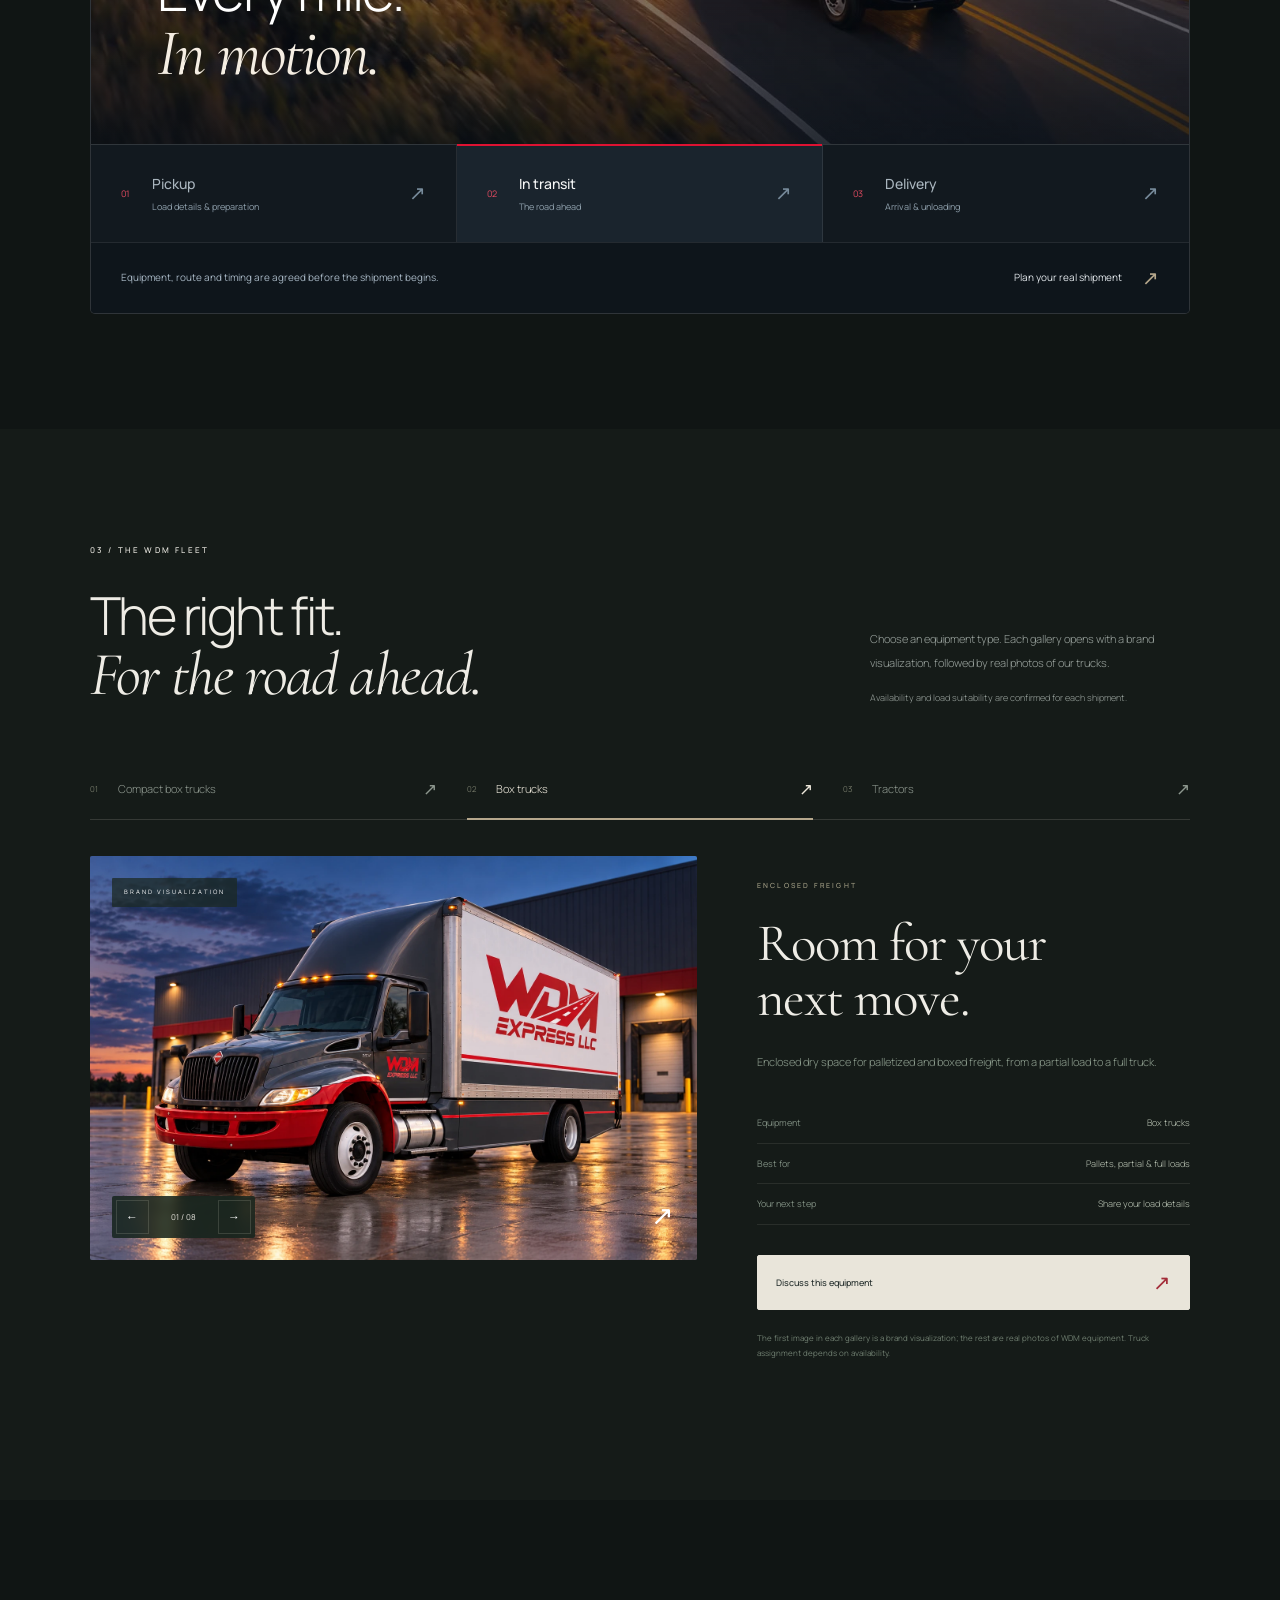
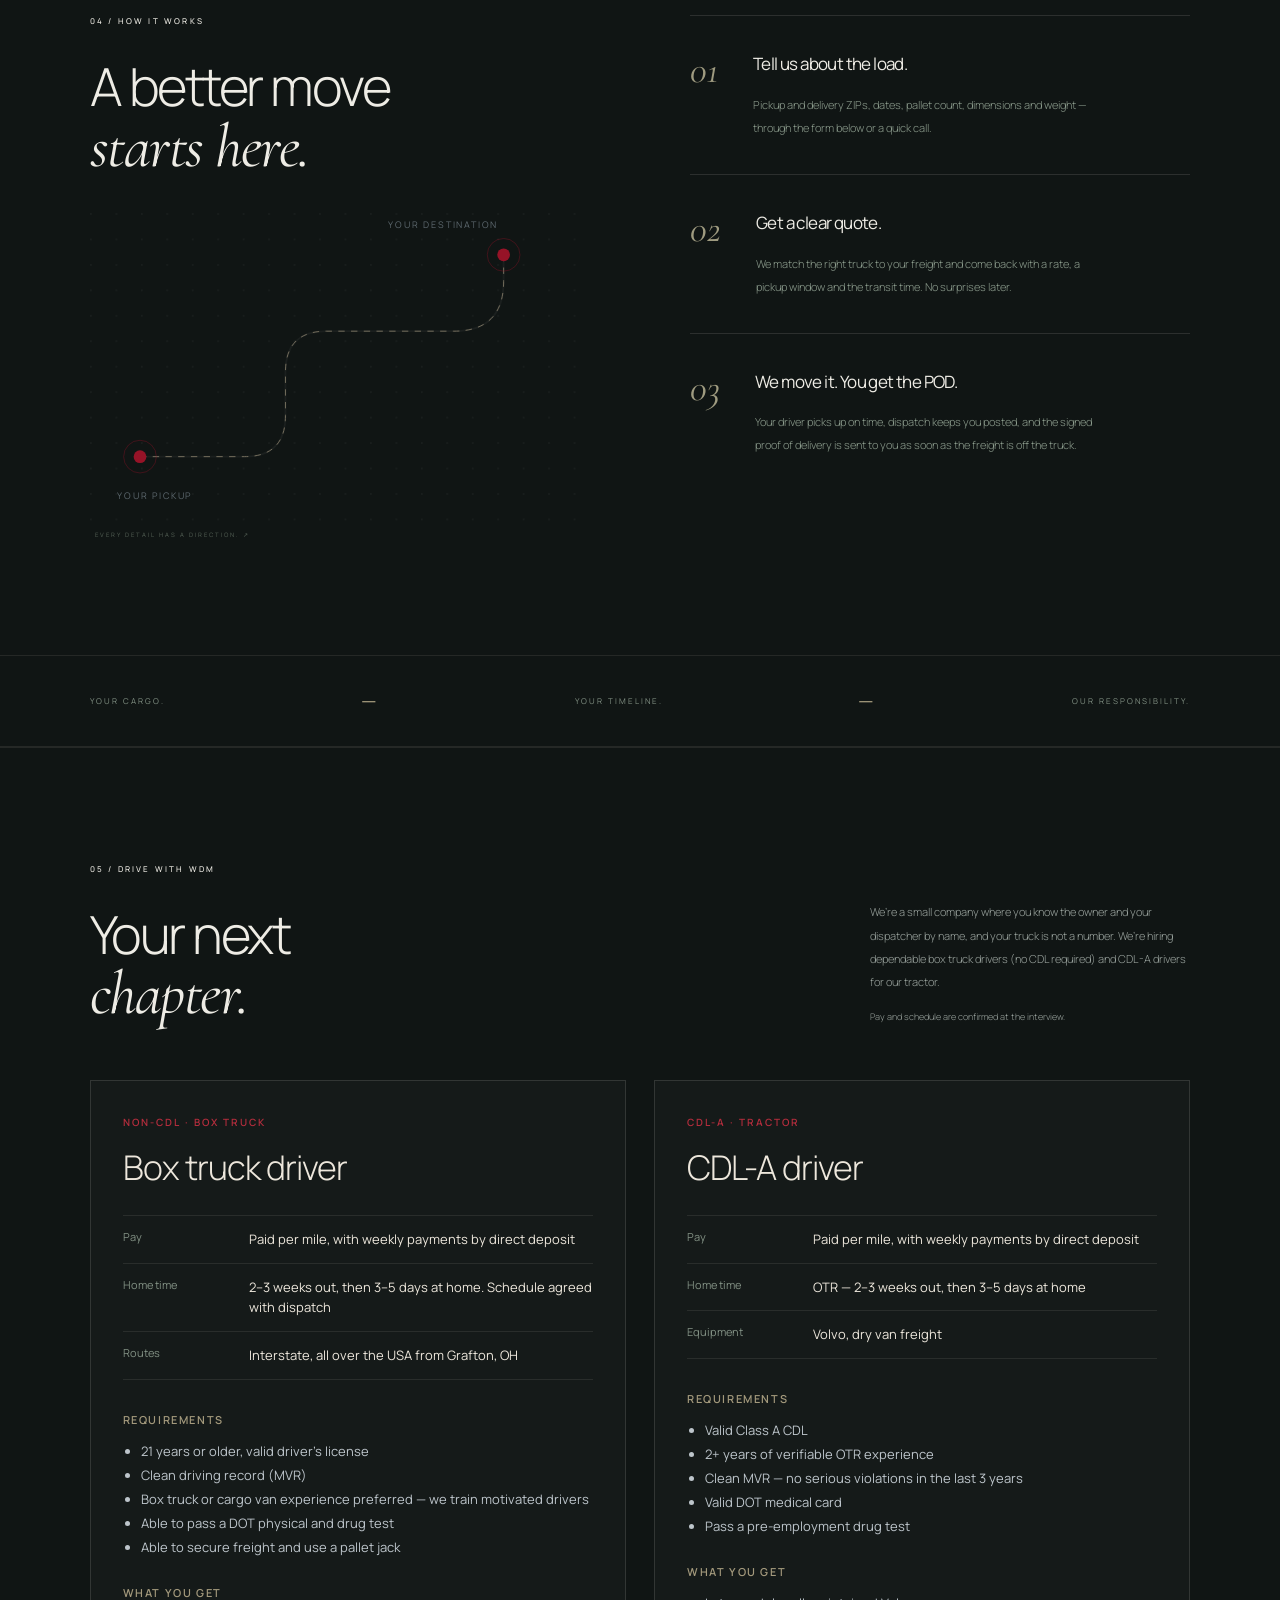
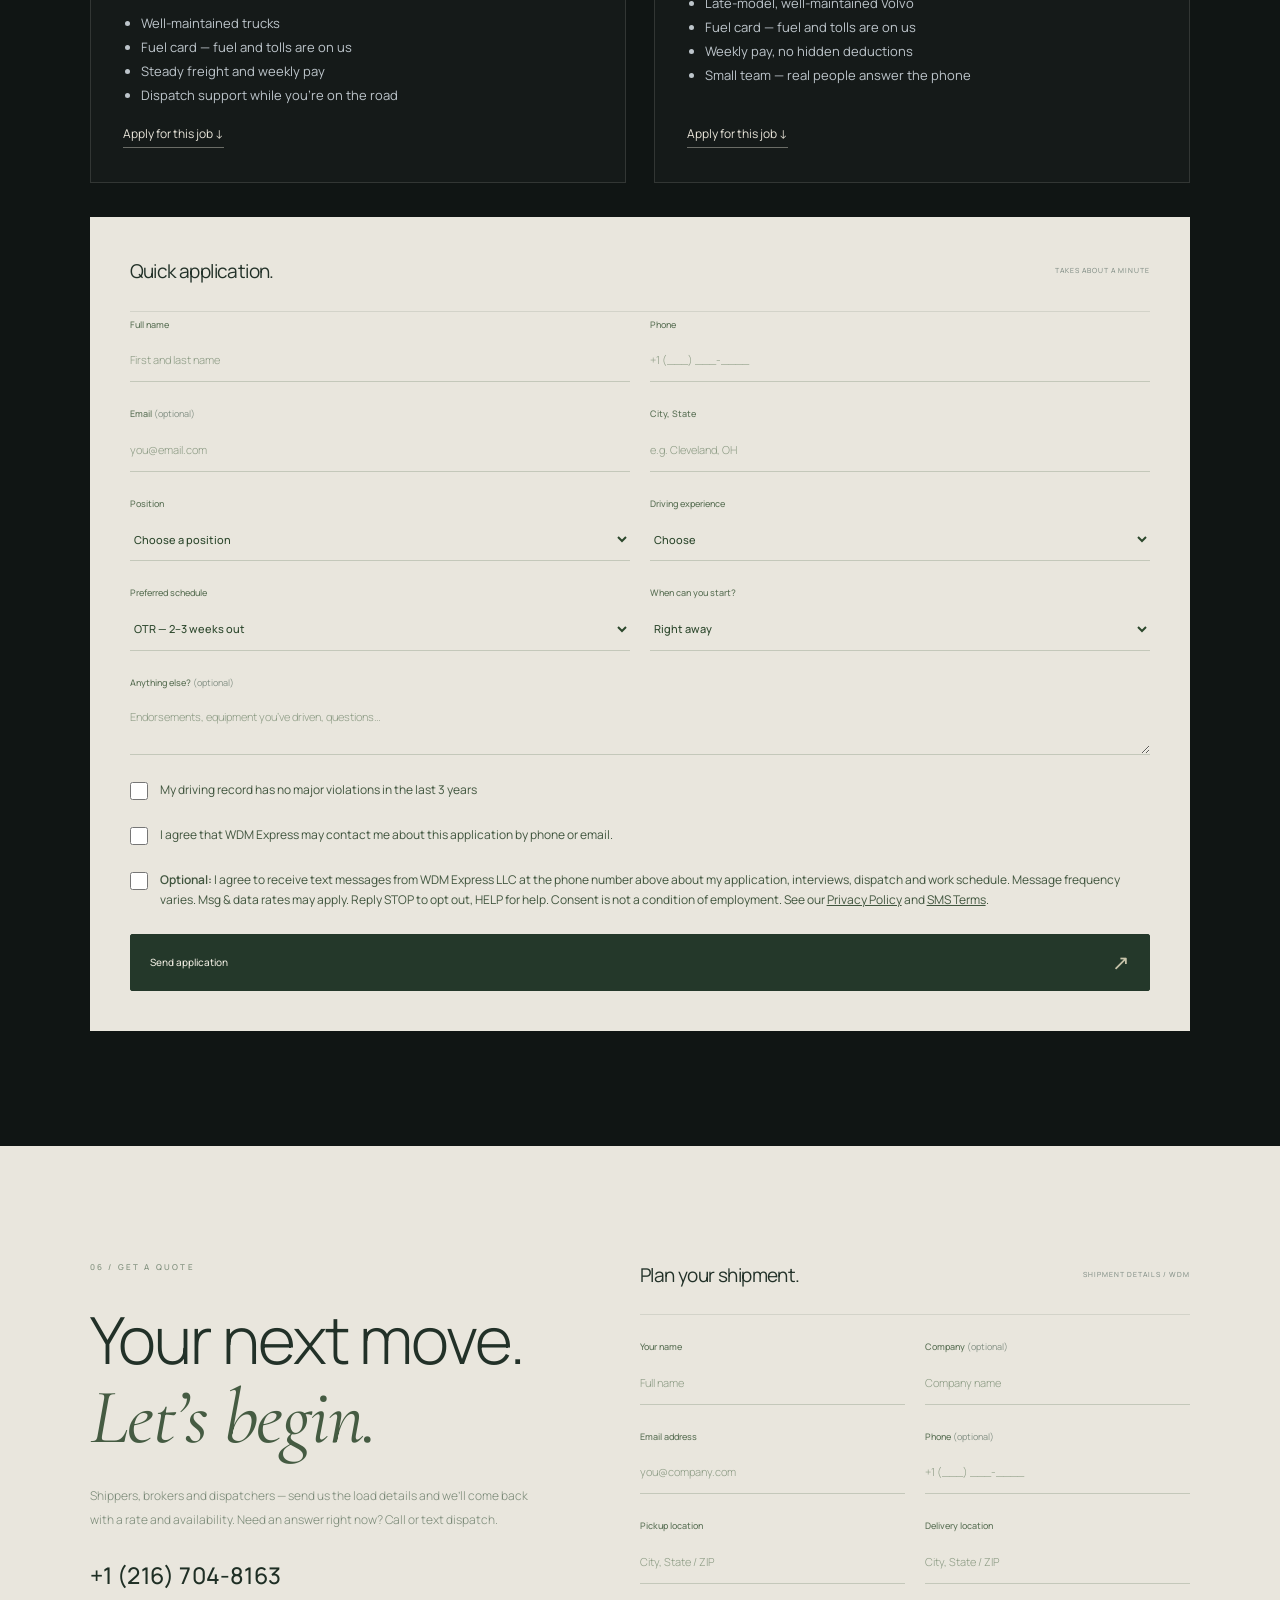
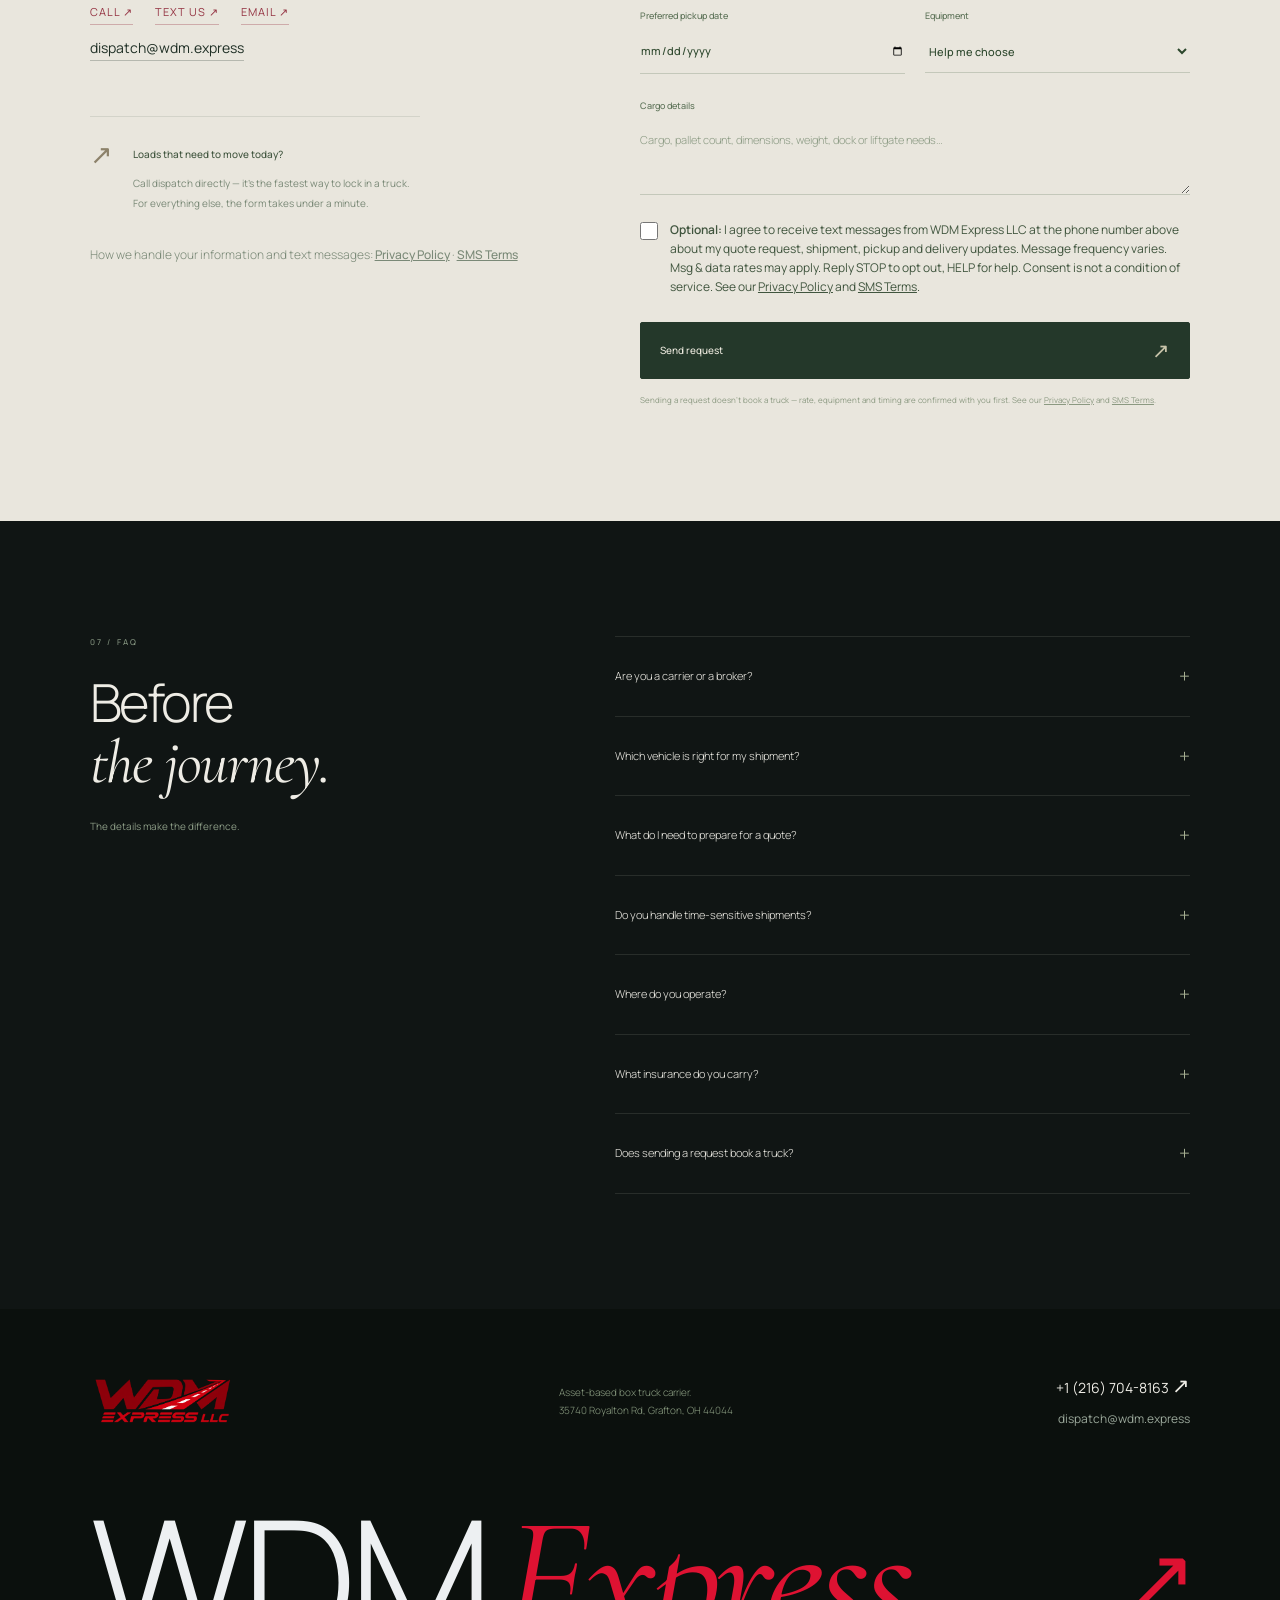
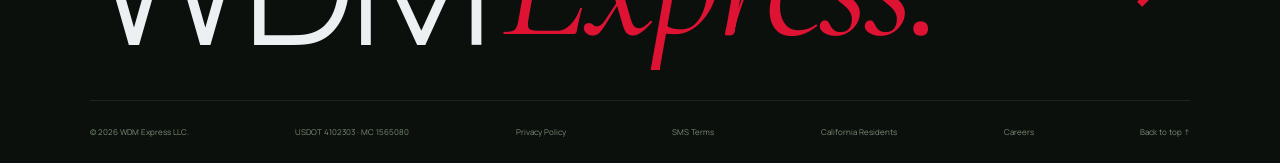
==== commit 01ba4726: "Link Privacy Policy and SMS Terms from contact section; add carrier SMS notice to policy Co-Authored" ====
--- a/index.html
+++ b/index.html
@@ -51,7 +51,7 @@
 </div><button type="submit" class="primary">Send application <span class="arrow">↗</span></button>
 <div class="form-status" role="status" aria-live="polite" hidden></div></form>
 </section>
-<section class="quote-section section" id="quote"><div class="quote-copy"><p class="eyebrow">06 / GET A QUOTE</p><h2>Your next move.<br><em>Let’s begin.</em></h2><p>Shippers, brokers and dispatchers — send us the load details and we’ll come back with a rate and availability. Need an answer right now? Call or text dispatch.</p><div class="contact-lines"><a class="contact-phone" href="tel:+12167048163">+1 (216) 704-8163</a><div><a href="tel:+12167048163">Call <span aria-hidden="true">↗</span></a><a href="sms:+12167048163">Text us <span aria-hidden="true">↗</span></a><a href="mailto:dispatch@wdm.express">Email <span aria-hidden="true">↗</span></a></div><a class="contact-email" href="mailto:dispatch@wdm.express">dispatch@wdm.express</a></div><div class="quote-note"><span class="arrow">↗</span><div><b>Loads that need to move today?</b><p>Call dispatch directly — it’s the fastest way to lock in a truck. For everything else, the form takes under a minute.</p></div></div></div><form id="quote-form" novalidate><input type="hidden" name="form_type" value="Shipping request"><div class="form-heading"><h3>Plan your shipment.</h3><span>SHIPMENT DETAILS / WDM</span></div><div class="form-grid"><label>Your name<input name="name" autocomplete="name" placeholder="Full name" required maxlength="100"></label><label>Company <span>(optional)</span><input name="company" autocomplete="organization" placeholder="Company name" maxlength="150"></label><label>Email address<input type="email" name="email" autocomplete="email" placeholder="you@company.com" required maxlength="200"></label><label>Phone <span>(optional)</span><input type="tel" name="phone" autocomplete="tel" placeholder="+1 (___) ___-____" maxlength="40"></label><label>Pickup location<input name="pickup" placeholder="City, State / ZIP" required maxlength="150"></label><label>Delivery location<input name="delivery" placeholder="City, State / ZIP" required maxlength="150"></label><label>Preferred pickup date<input type="date" name="date" required></label><label>Equipment<select id="equipment" name="equipment"><option>Help me choose</option><option>Compact box truck</option><option>Box truck</option><option>Tractor</option></select></label><label class="full">Cargo details<textarea id="cargo" name="cargo" rows="3" placeholder="Cargo, pallet count, dimensions, weight, dock or liftgate needs…" required maxlength="2500"></textarea></label><label class="check full sms-consent"><input type="checkbox" name="sms_consent" value="Yes"> <span><b>Optional:</b> I agree to receive text messages from WDM Express LLC at the phone number above about my quote request, shipment, pickup and delivery updates. Message frequency varies. Msg &amp; data rates may apply. Reply STOP to opt out, HELP for help. Consent is not a condition of service. See our <a href="privacy-policy">Privacy Policy</a> and <a href="sms-terms">SMS Terms</a>.</span></label><input type="text" name="botcheck" class="hp" tabindex="-1" autocomplete="off" aria-hidden="true"></div><button type="submit" class="primary">Send request <span class="arrow">↗</span></button><p class="form-disclaimer">Sending a request doesn’t book a truck — rate, equipment and timing are confirmed with you first. See our <a href="privacy-policy">Privacy Policy</a> and <a href="sms-terms">SMS Terms</a>.</p><div class="form-status" role="status" aria-live="polite" hidden></div></form></section>
+<section class="quote-section section" id="quote"><div class="quote-copy"><p class="eyebrow">06 / GET A QUOTE</p><h2>Your next move.<br><em>Let’s begin.</em></h2><p>Shippers, brokers and dispatchers — send us the load details and we’ll come back with a rate and availability. Need an answer right now? Call or text dispatch.</p><div class="contact-lines"><a class="contact-phone" href="tel:+12167048163">+1 (216) 704-8163</a><div><a href="tel:+12167048163">Call <span aria-hidden="true">↗</span></a><a href="sms:+12167048163">Text us <span aria-hidden="true">↗</span></a><a href="mailto:dispatch@wdm.express">Email <span aria-hidden="true">↗</span></a></div><a class="contact-email" href="mailto:dispatch@wdm.express">dispatch@wdm.express</a></div><div class="quote-note"><span class="arrow">↗</span><div><b>Loads that need to move today?</b><p>Call dispatch directly — it’s the fastest way to lock in a truck. For everything else, the form takes under a minute.</p></div></div><p class="legal-links">How we handle your information and text messages: <a href="privacy-policy">Privacy Policy</a> · <a href="sms-terms">SMS Terms</a></p></div><form id="quote-form" novalidate><input type="hidden" name="form_type" value="Shipping request"><div class="form-heading"><h3>Plan your shipment.</h3><span>SHIPMENT DETAILS / WDM</span></div><div class="form-grid"><label>Your name<input name="name" autocomplete="name" placeholder="Full name" required maxlength="100"></label><label>Company <span>(optional)</span><input name="company" autocomplete="organization" placeholder="Company name" maxlength="150"></label><label>Email address<input type="email" name="email" autocomplete="email" placeholder="you@company.com" required maxlength="200"></label><label>Phone <span>(optional)</span><input type="tel" name="phone" autocomplete="tel" placeholder="+1 (___) ___-____" maxlength="40"></label><label>Pickup location<input name="pickup" placeholder="City, State / ZIP" required maxlength="150"></label><label>Delivery location<input name="delivery" placeholder="City, State / ZIP" required maxlength="150"></label><label>Preferred pickup date<input type="date" name="date" required></label><label>Equipment<select id="equipment" name="equipment"><option>Help me choose</option><option>Compact box truck</option><option>Box truck</option><option>Tractor</option></select></label><label class="full">Cargo details<textarea id="cargo" name="cargo" rows="3" placeholder="Cargo, pallet count, dimensions, weight, dock or liftgate needs…" required maxlength="2500"></textarea></label><label class="check full sms-consent"><input type="checkbox" name="sms_consent" value="Yes"> <span><b>Optional:</b> I agree to receive text messages from WDM Express LLC at the phone number above about my quote request, shipment, pickup and delivery updates. Message frequency varies. Msg &amp; data rates may apply. Reply STOP to opt out, HELP for help. Consent is not a condition of service. See our <a href="privacy-policy">Privacy Policy</a> and <a href="sms-terms">SMS Terms</a>.</span></label><input type="text" name="botcheck" class="hp" tabindex="-1" autocomplete="off" aria-hidden="true"></div><button type="submit" class="primary">Send request <span class="arrow">↗</span></button><p class="form-disclaimer">Sending a request doesn’t book a truck — rate, equipment and timing are confirmed with you first. See our <a href="privacy-policy">Privacy Policy</a> and <a href="sms-terms">SMS Terms</a>.</p><div class="form-status" role="status" aria-live="polite" hidden></div></form></section>
 <section class="faq section" id="questions"><div><p class="eyebrow">07 / FAQ</p><h2>Before<br><em>the journey.</em></h2><p class="faq-subtitle">The details make the difference.</p></div><div class="faq-list"><details><summary>Are you a carrier or a broker?<span>+</span></summary><p>We’re an asset-based carrier with our own trucks and drivers — USDOT 4102303, MC 1565080. You can check our authority, insurance and safety record on <a href="https://safer.fmcsa.dot.gov/query.asp?searchtype=ANY&amp;query_type=queryCarrierSnapshot&amp;query_param=USDOT&amp;query_string=4102303" target="_blank" rel="noopener">FMCSA SAFER</a>.</p></details><details><summary>Which vehicle is right for my shipment?<span>+</span></summary><p>That depends on cargo dimensions, total weight, loading access and route. Include these details in your request, or select “Help me choose.” Final capacity and availability must be confirmed before booking.</p></details><details><summary>What do I need to prepare for a quote?<span>+</span></summary><p>Pickup and delivery cities or ZIP codes, preferred dates, cargo description, dimensions and total weight. Include pallet count, dock access and any special loading or delivery requirements.</p></details><details><summary>Do you handle time-sensitive shipments?<span>+</span></summary><p>Yes — it’s a big part of what we do. Give us the earliest pickup time and the hard delivery deadline. If the load needs to move today, call dispatch at <a href="tel:+12167048163">+1 (216) 704-8163</a>.</p></details><details><summary>Where do you operate?<span>+</span></summary><p>We haul interstate freight across the USA from our base in Grafton, Ohio. Cross-border loads to Canada are possible — ask us before booking.</p></details><details><summary>What insurance do you carry?<span>+</span></summary><p>Our $1,000,000 auto liability coverage is on file with FMCSA. Ask us for a certificate of insurance (COI) and cargo coverage details for your specific load.</p></details><details><summary>Does sending a request book a truck?<span>+</span></summary><p>No. A shipment is booked only after WDM Express confirms the equipment, schedule, rate and terms with you — by phone and a rate confirmation.</p></details></div></section>
 </main><footer><div class="footer-top"><a class="logo" href="#home"><img src="assets/logo.png" alt="WDM Express LLC" width="160" height="80" loading="lazy"></a><p>Asset-based box truck carrier.<br>35740 Royalton Rd, Grafton, OH 44044</p><div class="footer-contacts"><a href="tel:+12167048163">+1 (216) 704-8163 <span class="arrow">↗</span></a><a href="mailto:dispatch@wdm.express">dispatch@wdm.express</a></div></div><div class="footer-word">WDM <em>Express.</em><span>↗</span></div><div class="footer-bottom"><p>© <span id="year">2026</span> WDM Express LLC.</p><a href="https://safer.fmcsa.dot.gov/query.asp?searchtype=ANY&amp;query_type=queryCarrierSnapshot&amp;query_param=USDOT&amp;query_string=4102303" target="_blank" rel="noopener">USDOT 4102303 · MC 1565080</a><a href="privacy-policy">Privacy Policy</a><a href="sms-terms">SMS Terms</a><a href="ccpa">California Residents</a><a href="#career">Careers</a><a href="#home">Back to top ↑</a></div></footer>
 <a class="mobile-call" href="tel:+12167048163"><span aria-hidden="true">✆</span> Call dispatch</a>
--- a/style.css
+++ b/style.css
@@ -149,3 +149,4 @@
 .wdm .footer-contacts a:last-child{font-size:12px;color:#9aa79a}
 @media(max-width:760px){.wdm .footer-contacts{align-items:flex-start}}
 .wdm label.check>span{color:#40553e;font-size:12px;font-weight:400;letter-spacing:0;text-transform:none}
+.wdm .quote-copy>p.legal-links{font-size:12px;margin-top:30px}.wdm .legal-links a{text-decoration:underline;color:inherit;font-weight:500}
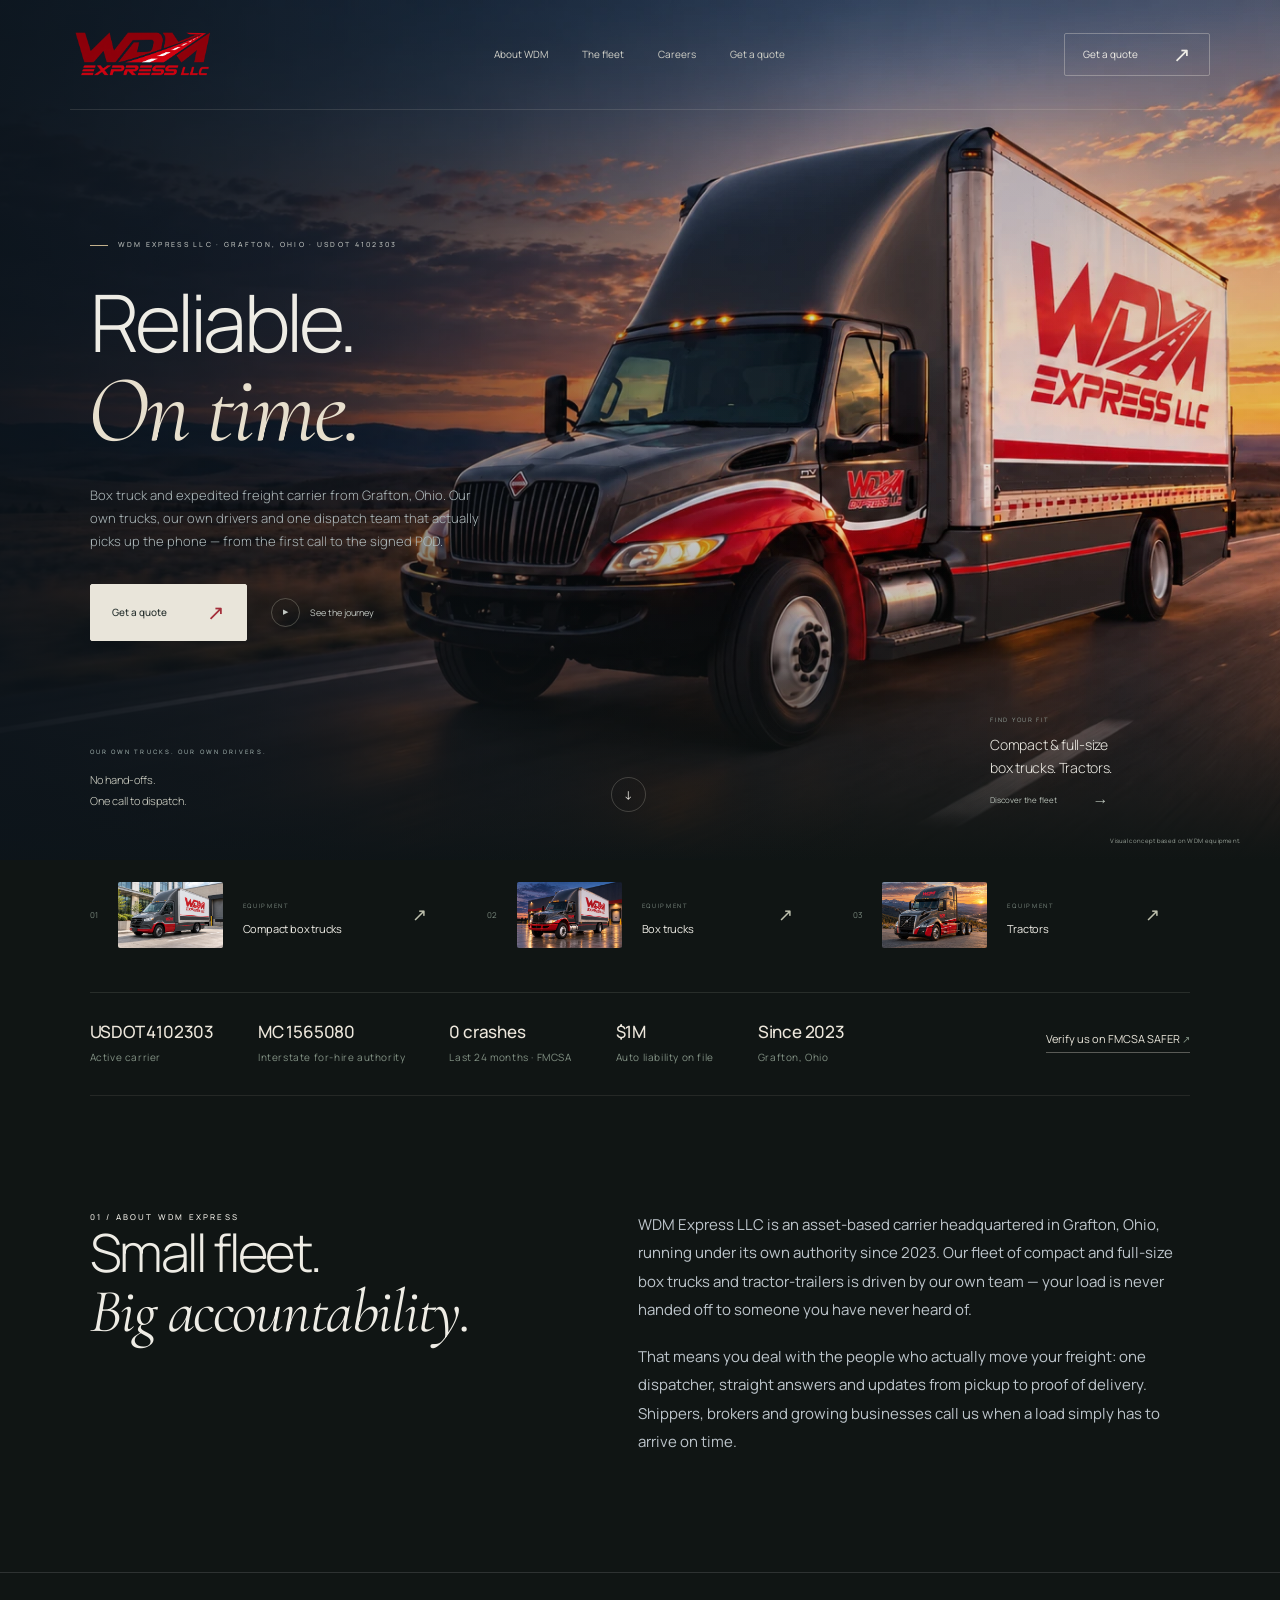
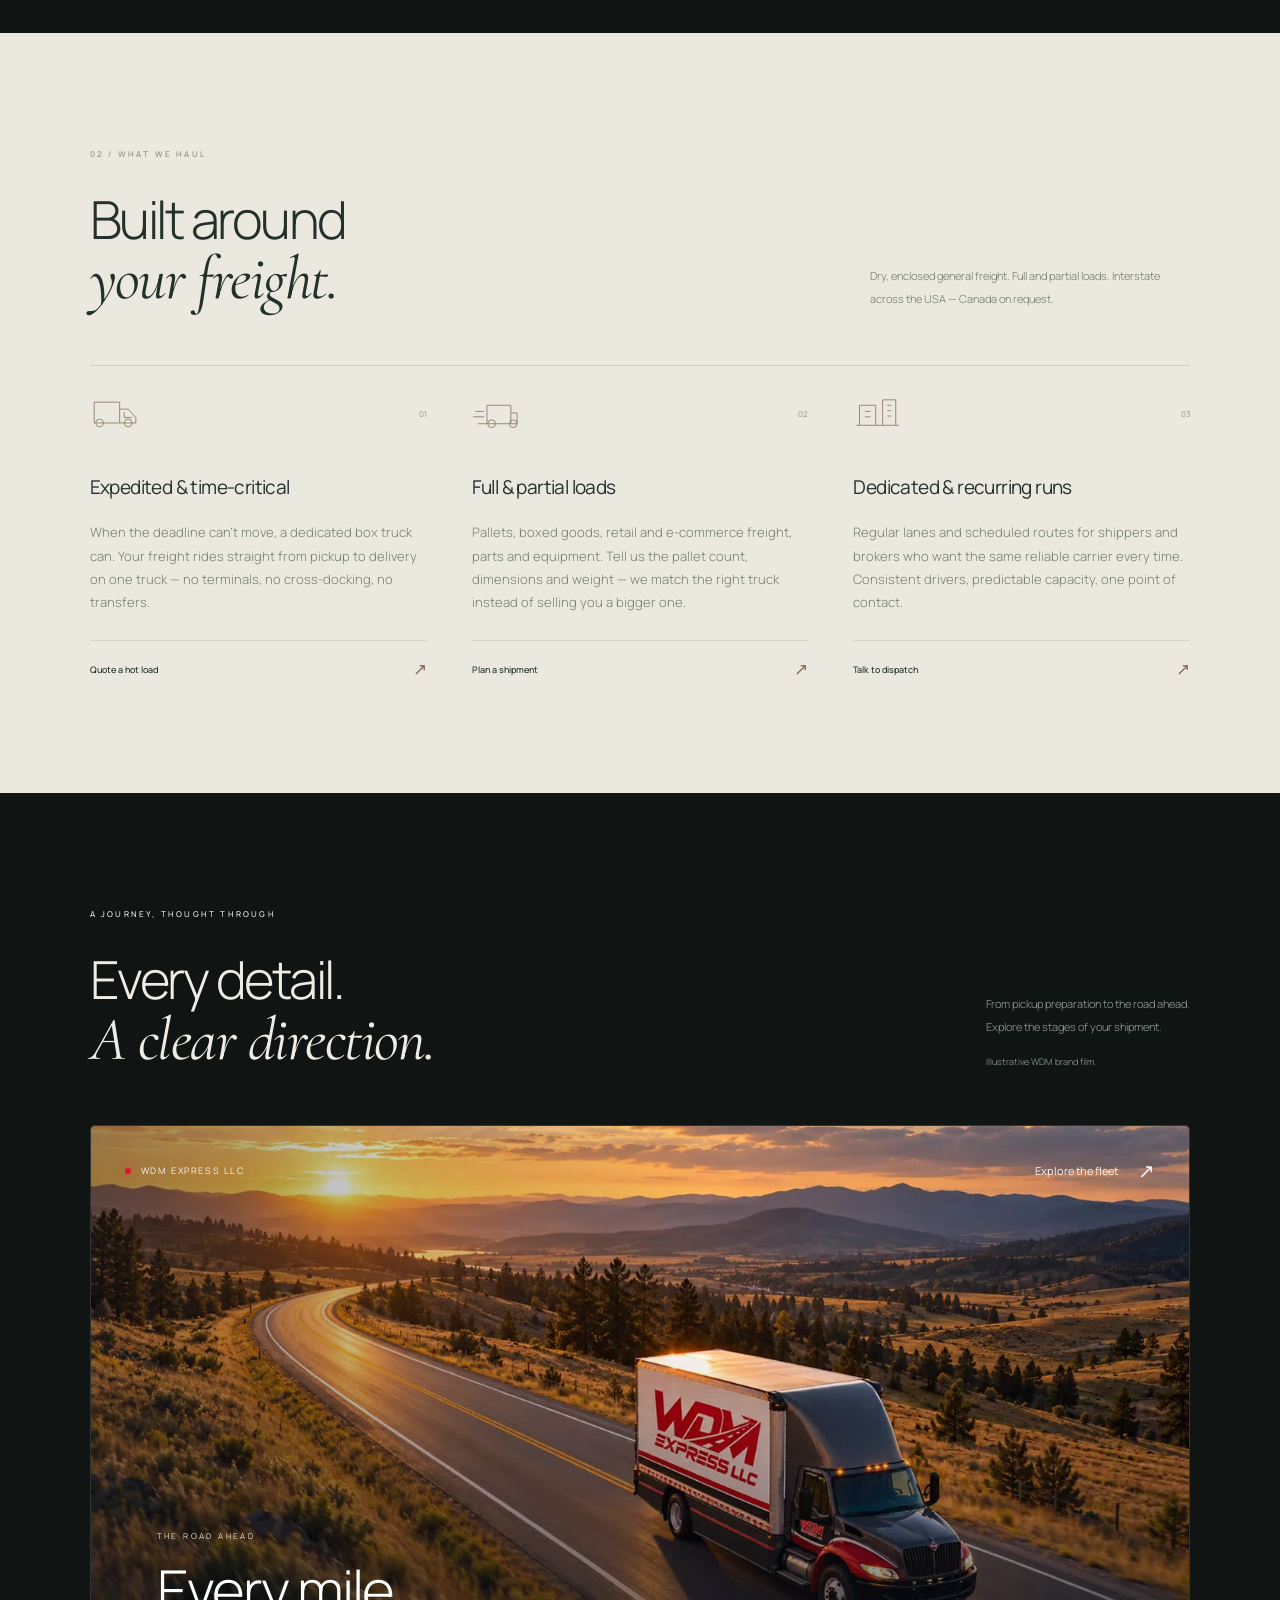
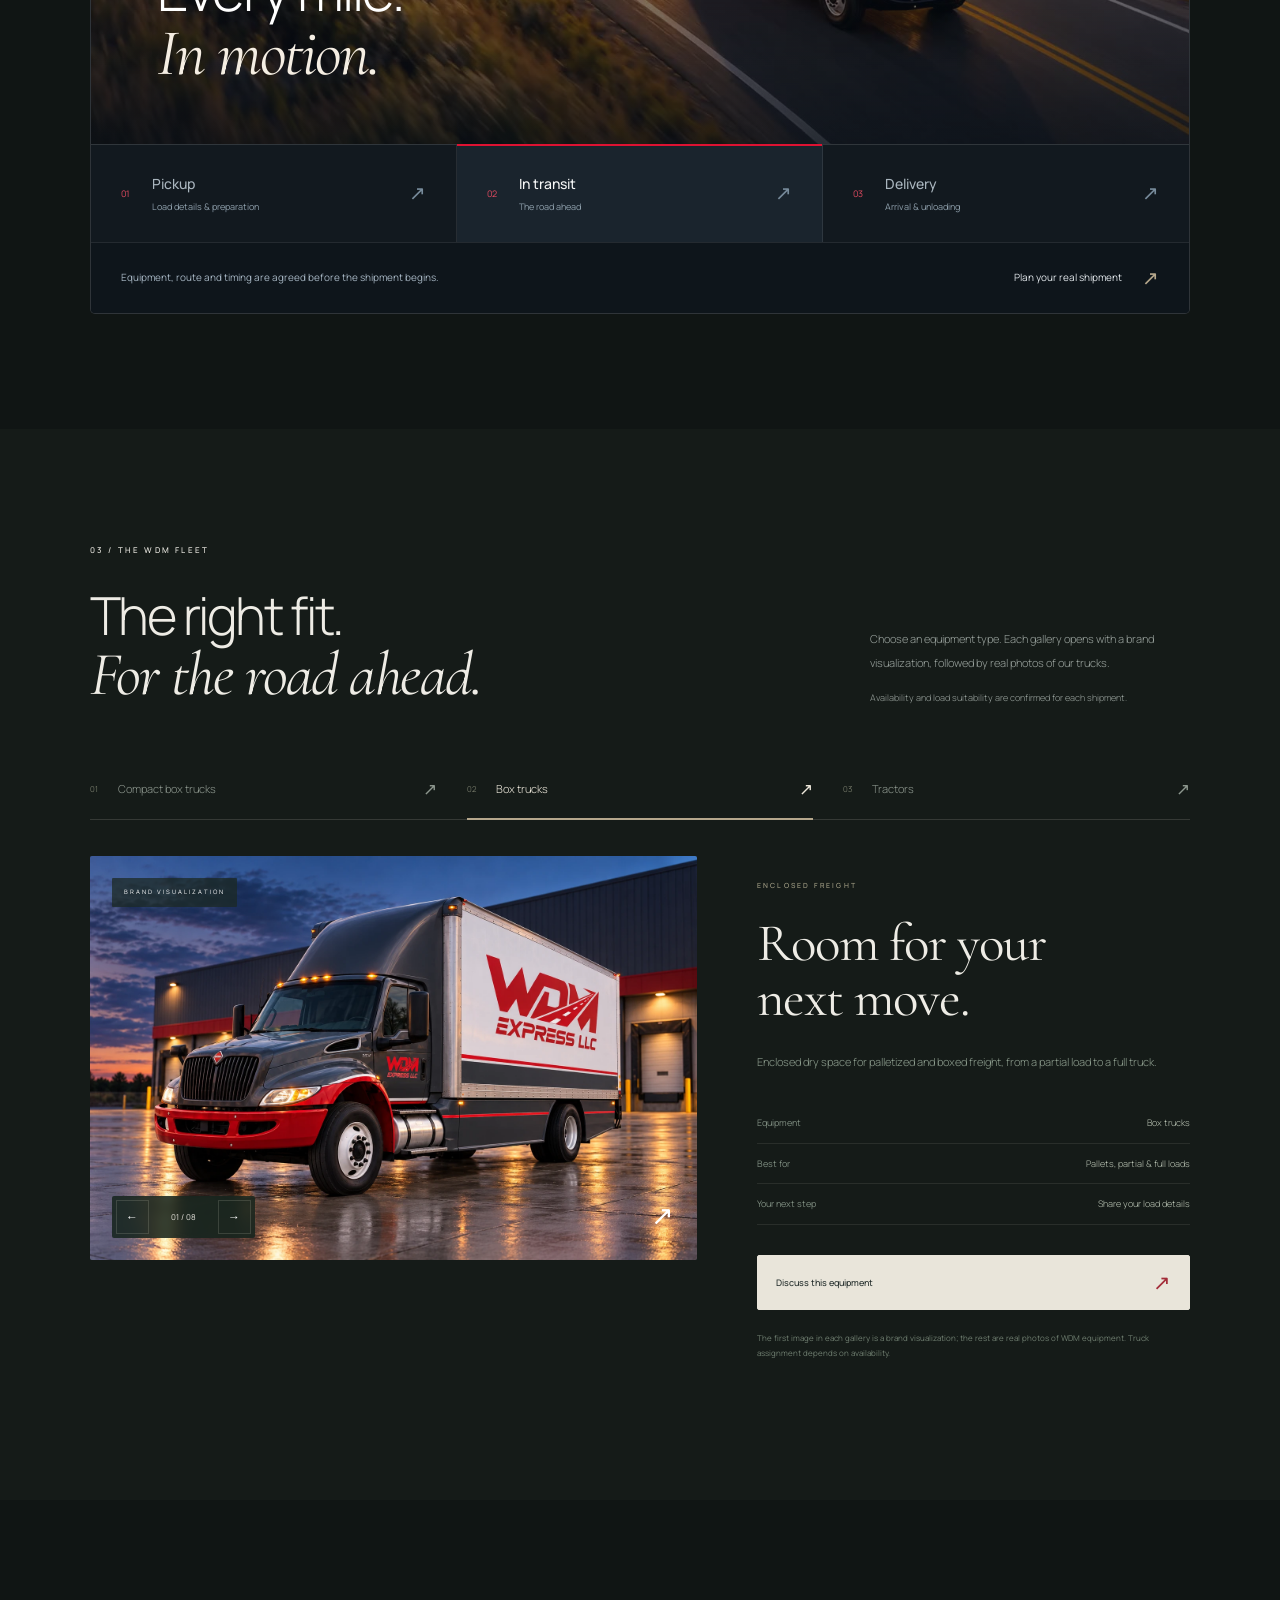
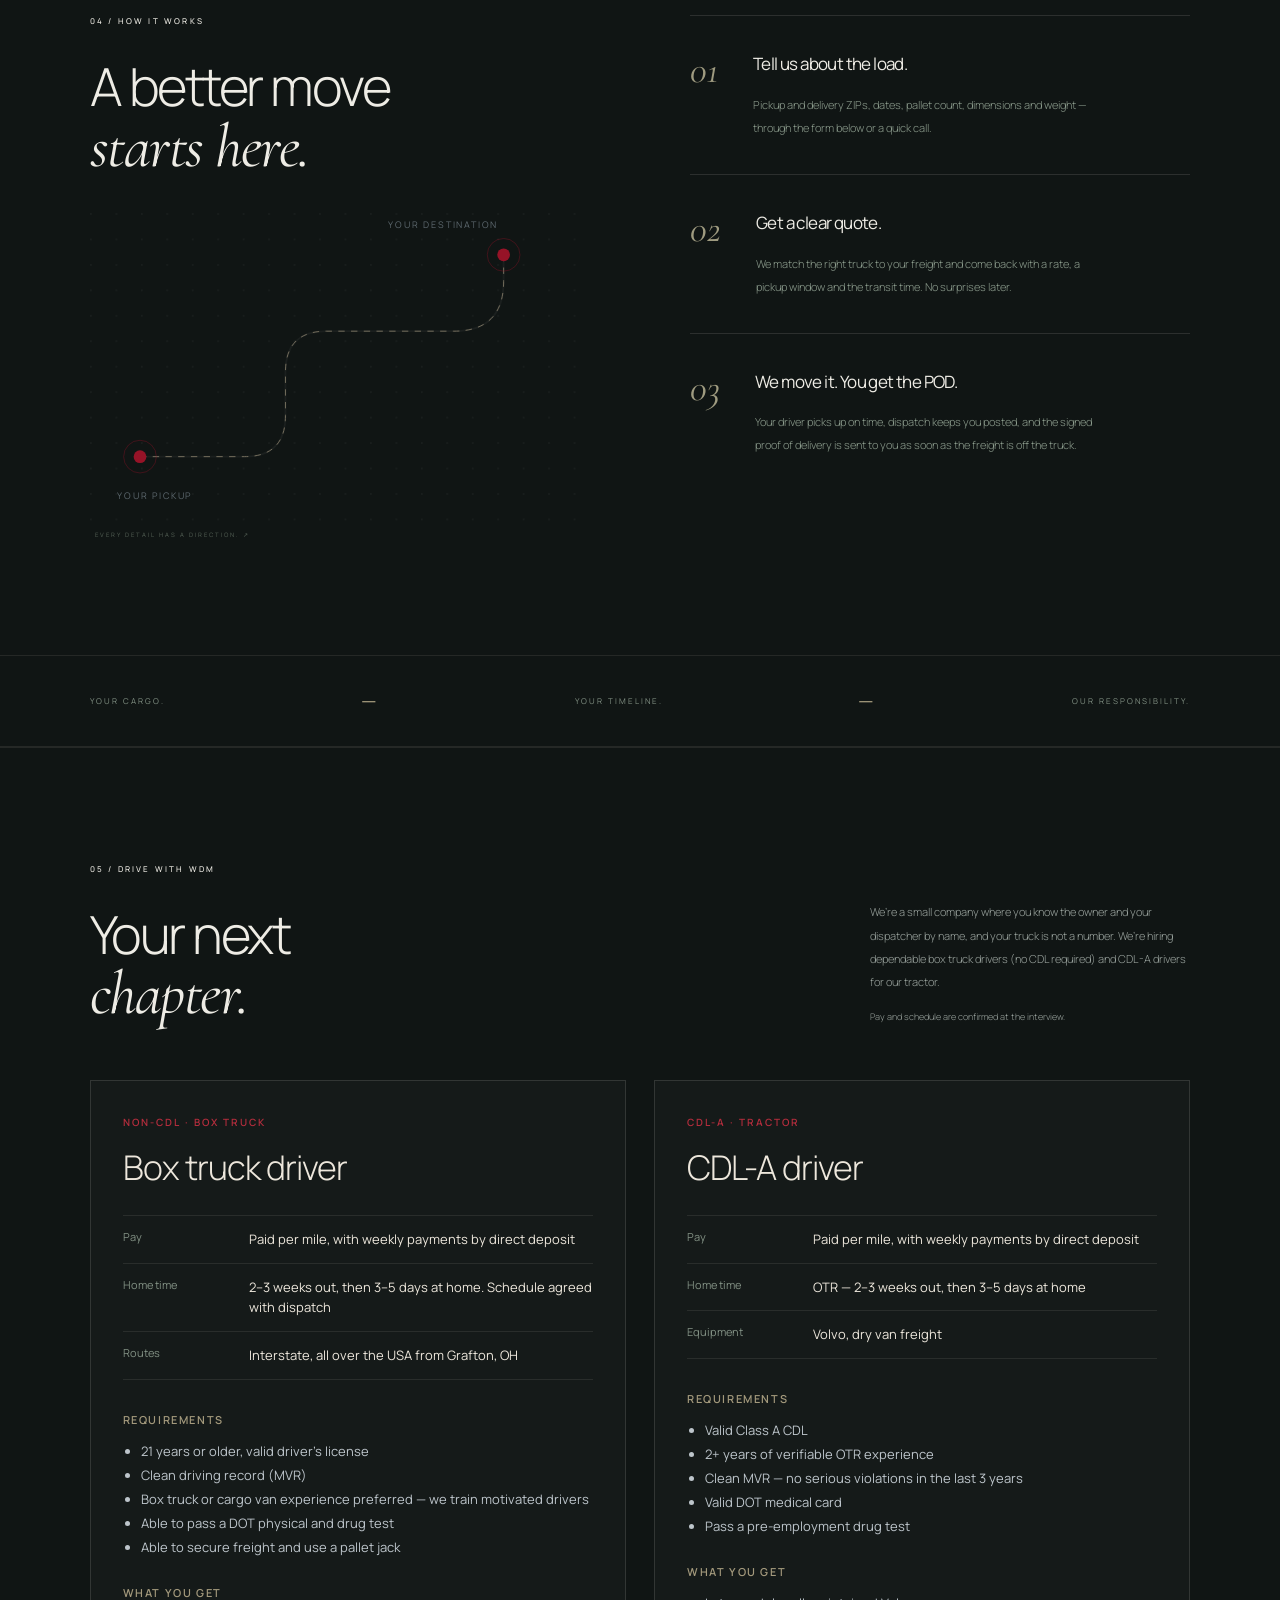
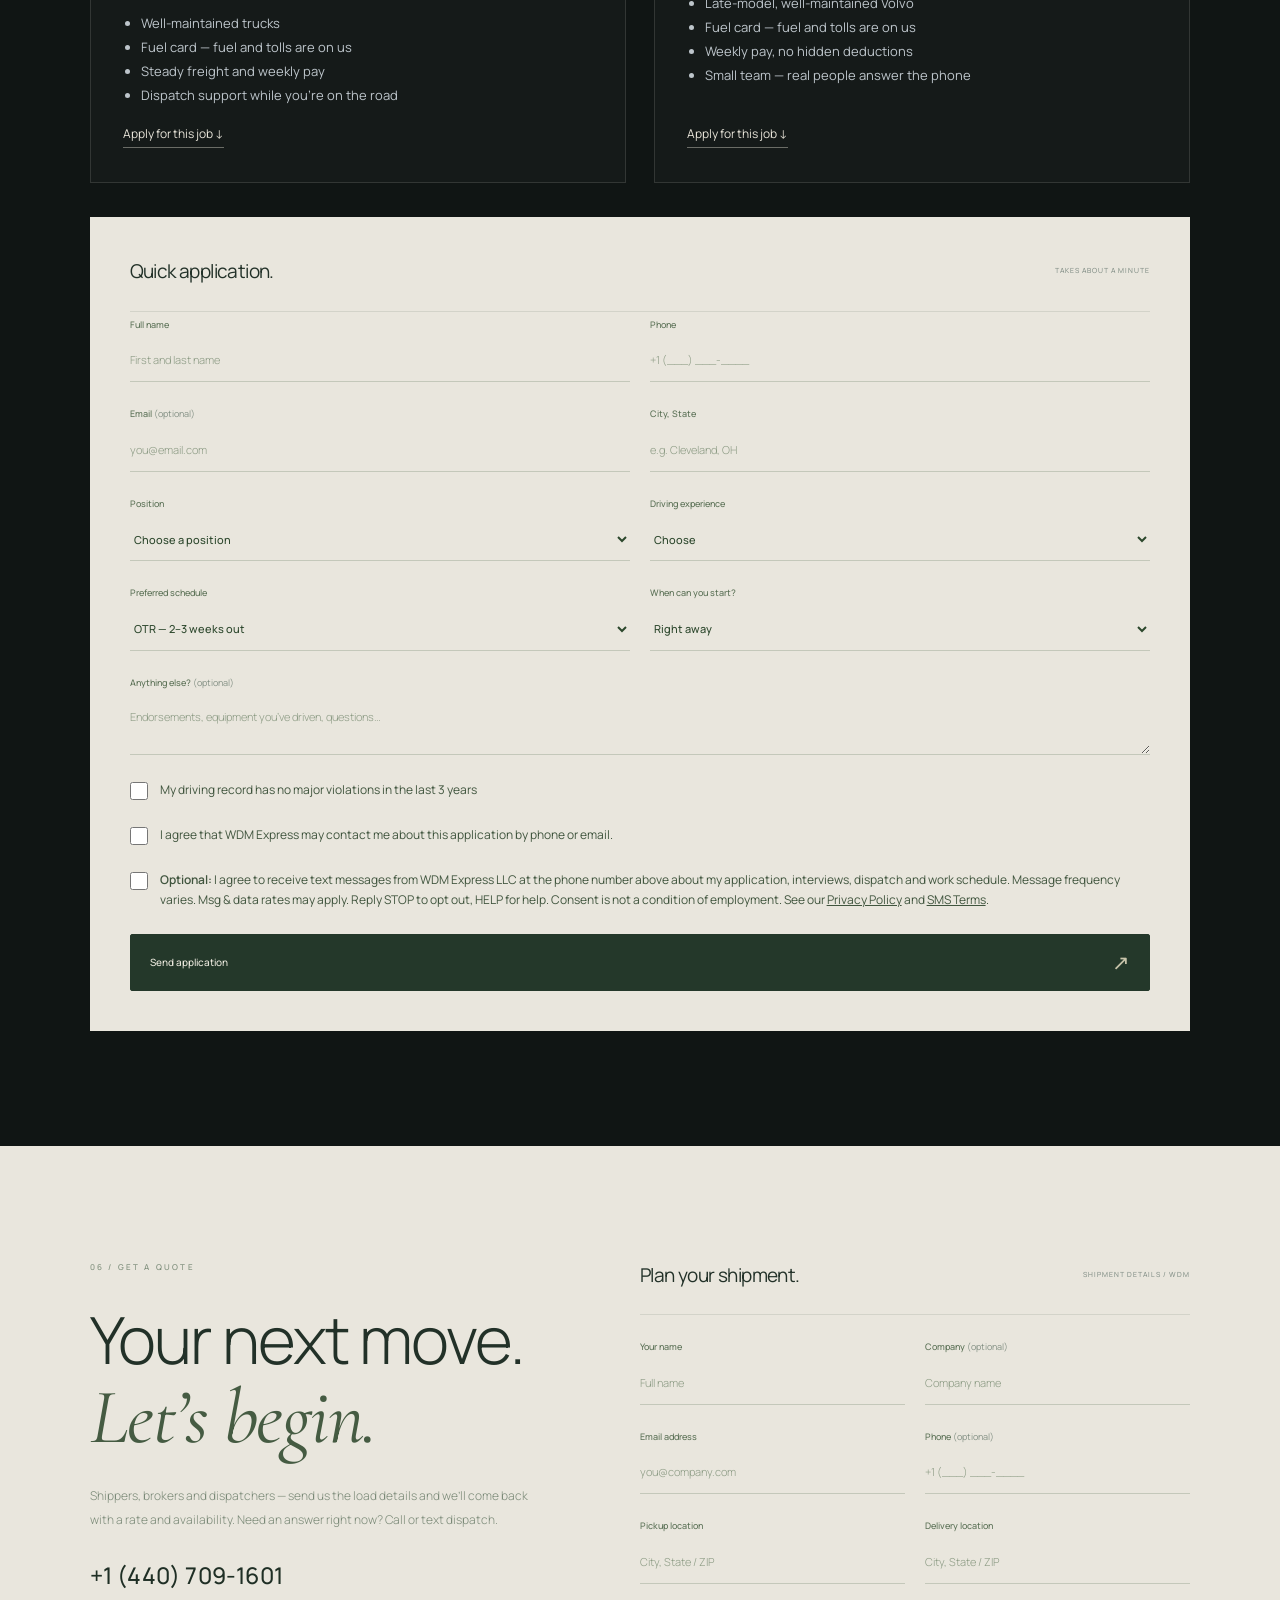
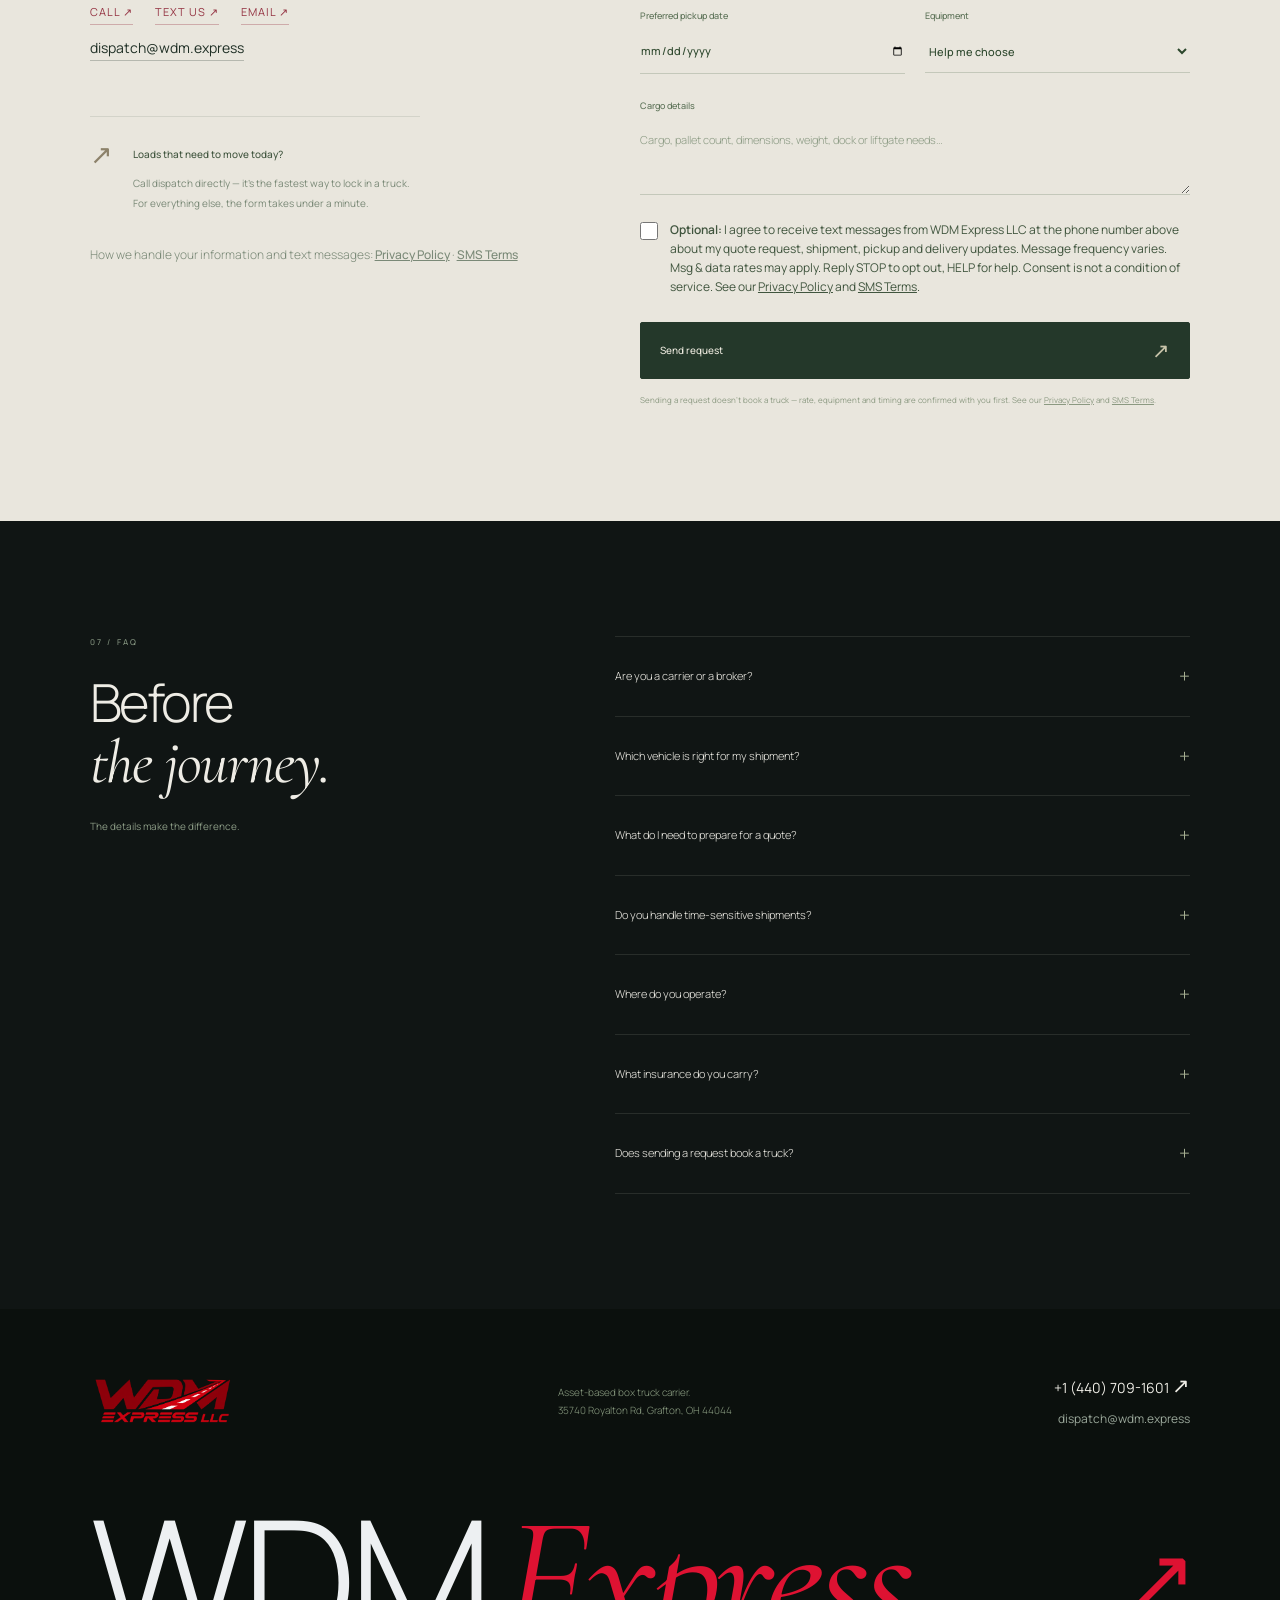
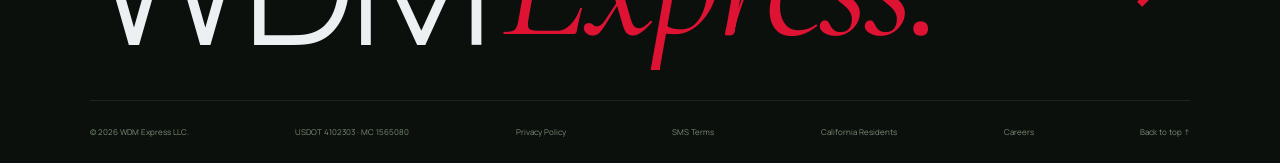
==== commit e0393217: "Use (440) 709-1601 as the only phone number on the site Co-Authored-By: Claude Opus 5.5 <noreply@ant" ====
--- a/index.html
+++ b/index.html
@@ -1,18 +1,18 @@
 <!doctype html><html lang="en"><head><meta charset="UTF-8"><meta name="viewport" content="width=device-width, initial-scale=1"><meta name="theme-color" content="#11171c"><title>WDM Express LLC | Box Truck &amp; Expedited Freight Carrier · Grafton, Ohio</title>
-<meta name="description" content="Asset-based box truck carrier from Grafton, Ohio. USDOT 4102303 · MC 1565080. Expedited, full and partial loads and dedicated runs across the USA. Call or text +1 (216) 704-8163.">
+<meta name="description" content="Asset-based box truck carrier from Grafton, Ohio. USDOT 4102303 · MC 1565080. Expedited, full and partial loads and dedicated runs across the USA. Call or text +1 (440) 709-1601.">
 <link rel="canonical" href="https://wdm.express/">
 <meta property="og:type" content="website"><meta property="og:site_name" content="WDM Express LLC"><meta property="og:url" content="https://wdm.express/">
 <meta property="og:title" content="WDM Express LLC — Reliable. On time."><meta property="og:description" content="Asset-based box truck carrier from Grafton, Ohio. Our own trucks, our own drivers, one dispatch team. USDOT 4102303 · MC 1565080.">
 <meta property="og:image" content="https://wdm.express/assets/og-image.jpg"><meta property="og:image:width" content="1200"><meta property="og:image:height" content="630"><meta name="twitter:card" content="summary_large_image">
 <link rel="icon" type="image/png" sizes="64x64" href="assets/favicon.png"><link rel="apple-touch-icon" href="assets/apple-touch-icon.png">
-<script type="application/ld+json">{"@context":"https://schema.org","@type":"LocalBusiness","@id":"https://wdm.express/#company","name":"WDM Express LLC","description":"Asset-based box truck and expedited freight carrier. USDOT 4102303, MC 1565080.","url":"https://wdm.express/","logo":"https://wdm.express/assets/logo.png","image":"https://wdm.express/assets/og-image.jpg","telephone":"+1-216-704-8163","email":"dispatch@wdm.express","address":{"@type":"PostalAddress","streetAddress":"35740 Royalton Rd","addressLocality":"Grafton","addressRegion":"OH","postalCode":"44044","addressCountry":"US"},"areaServed":["US","CA"],"foundingDate":"2023","identifier":[{"@type":"PropertyValue","propertyID":"USDOT","value":"4102303"},{"@type":"PropertyValue","propertyID":"MC","value":"1565080"}],"knowsAbout":["Box truck freight","Expedited freight","Partial truckload","Dedicated routes"]}</script><link rel="stylesheet" href="style.css"></head><body class="wdm">
+<script type="application/ld+json">{"@context":"https://schema.org","@type":"LocalBusiness","@id":"https://wdm.express/#company","name":"WDM Express LLC","description":"Asset-based box truck and expedited freight carrier. USDOT 4102303, MC 1565080.","url":"https://wdm.express/","logo":"https://wdm.express/assets/logo.png","image":"https://wdm.express/assets/og-image.jpg","telephone":"+1-440-709-1601","email":"dispatch@wdm.express","address":{"@type":"PostalAddress","streetAddress":"35740 Royalton Rd","addressLocality":"Grafton","addressRegion":"OH","postalCode":"44044","addressCountry":"US"},"areaServed":["US","CA"],"foundingDate":"2023","identifier":[{"@type":"PropertyValue","propertyID":"USDOT","value":"4102303"},{"@type":"PropertyValue","propertyID":"MC","value":"1565080"}],"knowsAbout":["Box truck freight","Expedited freight","Partial truckload","Dedicated routes"]}</script><link rel="stylesheet" href="style.css"></head><body class="wdm">
 <a class="skip-link" href="#main">Skip to content</a>
-<header class="topbar"><a class="logo" href="#home" aria-label="WDM Express home"><img src="assets/logo.png" alt="WDM Express LLC" width="160" height="80"></a><nav id="navigation" aria-label="Main navigation"><a href="#about">About WDM</a><a href="#fleet">The fleet</a><a href="#career">Careers</a><a href="#quote">Get a quote</a><a href="tel:+12167048163">+1 (216) 704-8163</a></nav><a class="nav-button" href="#quote">Get a quote <span class="arrow">↗</span></a><button class="mobile-menu" type="button" aria-label="Open navigation" aria-expanded="false" aria-controls="navigation">☰</button></header>
+<header class="topbar"><a class="logo" href="#home" aria-label="WDM Express home"><img src="assets/logo.png" alt="WDM Express LLC" width="160" height="80"></a><nav id="navigation" aria-label="Main navigation"><a href="#about">About WDM</a><a href="#fleet">The fleet</a><a href="#career">Careers</a><a href="#quote">Get a quote</a><a href="tel:+14407091601">+1 (440) 709-1601</a></nav><a class="nav-button" href="#quote">Get a quote <span class="arrow">↗</span></a><button class="mobile-menu" type="button" aria-label="Open navigation" aria-expanded="false" aria-controls="navigation">☰</button></header>
 <main id="main"><section class="dark-hero" id="home"><div class="dark-backdrop has-film"><video id="hero-video" src="assets/wdm-driving.mp4" poster="assets/hero-wdm-aero-symmetric.webp" autoplay muted loop playsinline preload="auto" width="1440" height="822" aria-label="WDM Express branded box truck driving on the highway"></video></div><div class="dark-grid"></div><div class="dark-heading"><p class="eyebrow"><i></i> WDM EXPRESS LLC · GRAFTON, OHIO · USDOT 4102303</p><h1>Reliable.<br><em>On time.</em></h1><div class="dark-description"><span></span><p>Box truck and expedited freight carrier from Grafton, Ohio. Our own trucks, our own drivers and one dispatch team that actually picks up the phone — from the first call to the signed POD.</p></div><div class="hero-actions"><a href="#quote" class="primary">Get a quote <span class="arrow">↗</span></a><a href="#journey" class="journey-link"><span>▶</span> See the journey</a></div></div><div class="vertical-label">OPEN ROADS. CLEAR DIRECTION.</div><div class="dark-photo-label"><i></i> A NEW PERSPECTIVE ON THE ROAD AHEAD</div><div class="dark-bottom"><div><p class="eyebrow">OUR OWN TRUCKS. OUR OWN DRIVERS.</p><p>No hand-offs.<br>One call to dispatch.</p></div><div class="hero-scroll-group"><a href="#journey" class="round-link" aria-label="See the shipment visualization">↓</a></div><div class="equipment-mini"><span>FIND YOUR FIT</span><b>Compact &amp; full-size<br>box trucks. Tractors.</b><a href="#fleet">Discover the fleet <span>→</span></a></div></div><span class="hero-credit">Visual concept based on WDM equipment.</span></section>
 <div class="dark-fleet-strip"><a href="#fleet" data-select="compact"><span class="strip-number">01</span><img src="assets/fleet-mercedes-city.webp" alt="Compact box truck" width="105" height="74"><div><span>EQUIPMENT</span><h3>Compact box trucks</h3></div><span class="arrow">↗</span></a><a href="#fleet" data-select="box"><span class="strip-number">02</span><img src="assets/fleet-international-terminal.webp" alt="International box truck" width="105" height="74"><div><span>EQUIPMENT</span><h3>Box trucks</h3></div><span class="arrow">↗</span></a><a href="#fleet" data-select="tractor"><span class="strip-number">03</span><img src="assets/fleet-volvo-mountains.webp" alt="Volvo tractor" width="105" height="74"><div><span>EQUIPMENT</span><h3>Tractors</h3></div><span class="arrow">↗</span></a></div>
 <section class="trust-strip" aria-label="Company credentials"><ul><li><b>USDOT 4102303</b><span>Active carrier</span></li><li><b>MC 1565080</b><span>Interstate for-hire authority</span></li><li><b>0 crashes</b><span>Last 24 months · FMCSA</span></li><li><b>$1M</b><span>Auto liability on file</span></li><li><b>Since 2023</b><span>Grafton, Ohio</span></li></ul><a href="https://safer.fmcsa.dot.gov/query.asp?searchtype=ANY&amp;query_type=queryCarrierSnapshot&amp;query_param=USDOT&amp;query_string=4102303" target="_blank" rel="noopener">Verify us on FMCSA SAFER <span aria-hidden="true">↗</span></a></section>
 <section class="about-official section" id="about"><div><p class="eyebrow">01 / ABOUT WDM EXPRESS</p><h2>Small fleet.<br><em>Big accountability.</em></h2></div><div class="about-copy"><p>WDM Express LLC is an asset-based carrier headquartered in Grafton, Ohio, running under its own authority since 2023. Our fleet of compact and full-size box trucks and tractor-trailers is driven by our own team — your load is never handed off to someone you have never heard of.</p><p>That means you deal with the people who actually move your freight: one dispatcher, straight answers and updates from pickup to proof of delivery. Shippers, brokers and growing businesses call us when a load simply has to arrive on time.</p></div></section>
-<section class="services section" id="services"><div class="section-heading"><div><p class="eyebrow">02 / WHAT WE HAUL</p><h2>Built around<br><em>your freight.</em></h2></div><p>Dry, enclosed general freight. Full and partial loads. Interstate across the USA — Canada on request.</p></div><div class="service-grid"><article><div class="service-top"><svg viewBox="0 0 64 48" aria-hidden="true"><path d="M5 8h33v27H5zm33 9h11l10 11v7H38M12 40a5 5 0 1 0 0-10 5 5 0 0 0 0 10zm37 0a5 5 0 1 0 0-10 5 5 0 0 0 0 10M44 21v7h10"/></svg><span>01</span></div><h3>Expedited &amp; time-critical</h3><p>When the deadline can’t move, a dedicated box truck can. Your freight rides straight from pickup to delivery on one truck — no terminals, no cross-docking, no transfers.</p><a href="#quote" data-service="Expedited / time-critical">Quote a hot load <span class="arrow">↗</span></a></article><article><div class="service-top"><svg viewBox="0 0 64 48" aria-hidden="true"><path d="M7 36h43V12H19v24m31-14h8v14h-8M4 20h11M1 27h14m10 14a5 5 0 1 0 0-10 5 5 0 0 0 0 10zm28 0a5 5 0 1 0 0-10 5 5 0 0 0 0 10"/></svg><span>02</span></div><h3>Full &amp; partial loads</h3><p>Pallets, boxed goods, retail and e-commerce freight, parts and equipment. Tell us the pallet count, dimensions and weight — we match the right truck instead of selling you a bigger one.</p><a href="#quote" data-service="Full / partial load">Plan a shipment <span class="arrow">↗</span></a></article><article><div class="service-top"><svg viewBox="0 0 64 48" aria-hidden="true"><path d="M8 38V12h21v26m9 0V5h17v33M4 38h55M15 20h7m-7 7h7m22-15h5m-5 7h5m-5 7h5"/></svg><span>03</span></div><h3>Dedicated &amp; recurring runs</h3><p>Regular lanes and scheduled routes for shippers and brokers who want the same reliable carrier every time. Consistent drivers, predictable capacity, one point of contact.</p><a href="tel:+12167048163">Talk to dispatch <span class="arrow">↗</span></a></article></div></section>
+<section class="services section" id="services"><div class="section-heading"><div><p class="eyebrow">02 / WHAT WE HAUL</p><h2>Built around<br><em>your freight.</em></h2></div><p>Dry, enclosed general freight. Full and partial loads. Interstate across the USA — Canada on request.</p></div><div class="service-grid"><article><div class="service-top"><svg viewBox="0 0 64 48" aria-hidden="true"><path d="M5 8h33v27H5zm33 9h11l10 11v7H38M12 40a5 5 0 1 0 0-10 5 5 0 0 0 0 10zm37 0a5 5 0 1 0 0-10 5 5 0 0 0 0 10M44 21v7h10"/></svg><span>01</span></div><h3>Expedited &amp; time-critical</h3><p>When the deadline can’t move, a dedicated box truck can. Your freight rides straight from pickup to delivery on one truck — no terminals, no cross-docking, no transfers.</p><a href="#quote" data-service="Expedited / time-critical">Quote a hot load <span class="arrow">↗</span></a></article><article><div class="service-top"><svg viewBox="0 0 64 48" aria-hidden="true"><path d="M7 36h43V12H19v24m31-14h8v14h-8M4 20h11M1 27h14m10 14a5 5 0 1 0 0-10 5 5 0 0 0 0 10zm28 0a5 5 0 1 0 0-10 5 5 0 0 0 0 10"/></svg><span>02</span></div><h3>Full &amp; partial loads</h3><p>Pallets, boxed goods, retail and e-commerce freight, parts and equipment. Tell us the pallet count, dimensions and weight — we match the right truck instead of selling you a bigger one.</p><a href="#quote" data-service="Full / partial load">Plan a shipment <span class="arrow">↗</span></a></article><article><div class="service-top"><svg viewBox="0 0 64 48" aria-hidden="true"><path d="M8 38V12h21v26m9 0V5h17v33M4 38h55M15 20h7m-7 7h7m22-15h5m-5 7h5m-5 7h5"/></svg><span>03</span></div><h3>Dedicated &amp; recurring runs</h3><p>Regular lanes and scheduled routes for shippers and brokers who want the same reliable carrier every time. Consistent drivers, predictable capacity, one point of contact.</p><a href="tel:+14407091601">Talk to dispatch <span class="arrow">↗</span></a></article></div></section>
 <section class="journey-section section" id="journey"><div class="section-heading"><div><p class="eyebrow">A JOURNEY, THOUGHT THROUGH</p><h2>Every detail.<br><em>A clear direction.</em></h2></div><div><p>From pickup preparation to the road ahead.<br>Explore the stages of your shipment.</p><p class="fine">Illustrative WDM brand film.</p></div></div>
 <div class="journey-board cinematic-journey"><div class="route-cinema"><video id="journey-video" data-src="assets/wdm-journey-aerial.mp4" poster="assets/wdm-journey-poster.jpg" autoplay muted loop playsinline preload="none" width="1440" height="822" aria-label="WDM Express box truck driving along a countryside highway, filmed from above"></video><div class="route-film-shade"></div><div class="route-film-top"><span><i></i> WDM EXPRESS LLC</span><a href="#fleet">Explore the fleet <span aria-hidden="true">↗</span></a></div><div class="route-film-copy"><p>THE ROAD AHEAD</p><h3>Every mile.<br><em>In motion.</em></h3></div></div>
 <div class="route-stages" role="group" aria-label="Explore shipment stages"><button type="button" data-stage="0" aria-pressed="false"><span>01</span><div><b>Pickup</b><small>Load details &amp; preparation</small></div><span class="route-stage-arrow" aria-hidden="true">↗</span></button><button type="button" data-stage="1" aria-pressed="true" class="active"><span>02</span><div><b>In transit</b><small>The road ahead</small></div><span class="route-stage-arrow" aria-hidden="true">↗</span></button><button type="button" data-stage="2" aria-pressed="false"><span>03</span><div><b>Delivery</b><small>Arrival &amp; unloading</small></div><span class="route-stage-arrow" aria-hidden="true">↗</span></button></div>
@@ -51,8 +51,8 @@
 </div><button type="submit" class="primary">Send application <span class="arrow">↗</span></button>
 <div class="form-status" role="status" aria-live="polite" hidden></div></form>
 </section>
-<section class="quote-section section" id="quote"><div class="quote-copy"><p class="eyebrow">06 / GET A QUOTE</p><h2>Your next move.<br><em>Let’s begin.</em></h2><p>Shippers, brokers and dispatchers — send us the load details and we’ll come back with a rate and availability. Need an answer right now? Call or text dispatch.</p><div class="contact-lines"><a class="contact-phone" href="tel:+12167048163">+1 (216) 704-8163</a><div><a href="tel:+12167048163">Call <span aria-hidden="true">↗</span></a><a href="sms:+12167048163">Text us <span aria-hidden="true">↗</span></a><a href="mailto:dispatch@wdm.express">Email <span aria-hidden="true">↗</span></a></div><a class="contact-email" href="mailto:dispatch@wdm.express">dispatch@wdm.express</a></div><div class="quote-note"><span class="arrow">↗</span><div><b>Loads that need to move today?</b><p>Call dispatch directly — it’s the fastest way to lock in a truck. For everything else, the form takes under a minute.</p></div></div><p class="legal-links">How we handle your information and text messages: <a href="privacy-policy">Privacy Policy</a> · <a href="sms-terms">SMS Terms</a></p></div><form id="quote-form" novalidate><input type="hidden" name="form_type" value="Shipping request"><div class="form-heading"><h3>Plan your shipment.</h3><span>SHIPMENT DETAILS / WDM</span></div><div class="form-grid"><label>Your name<input name="name" autocomplete="name" placeholder="Full name" required maxlength="100"></label><label>Company <span>(optional)</span><input name="company" autocomplete="organization" placeholder="Company name" maxlength="150"></label><label>Email address<input type="email" name="email" autocomplete="email" placeholder="you@company.com" required maxlength="200"></label><label>Phone <span>(optional)</span><input type="tel" name="phone" autocomplete="tel" placeholder="+1 (___) ___-____" maxlength="40"></label><label>Pickup location<input name="pickup" placeholder="City, State / ZIP" required maxlength="150"></label><label>Delivery location<input name="delivery" placeholder="City, State / ZIP" required maxlength="150"></label><label>Preferred pickup date<input type="date" name="date" required></label><label>Equipment<select id="equipment" name="equipment"><option>Help me choose</option><option>Compact box truck</option><option>Box truck</option><option>Tractor</option></select></label><label class="full">Cargo details<textarea id="cargo" name="cargo" rows="3" placeholder="Cargo, pallet count, dimensions, weight, dock or liftgate needs…" required maxlength="2500"></textarea></label><label class="check full sms-consent"><input type="checkbox" name="sms_consent" value="Yes"> <span><b>Optional:</b> I agree to receive text messages from WDM Express LLC at the phone number above about my quote request, shipment, pickup and delivery updates. Message frequency varies. Msg &amp; data rates may apply. Reply STOP to opt out, HELP for help. Consent is not a condition of service. See our <a href="privacy-policy">Privacy Policy</a> and <a href="sms-terms">SMS Terms</a>.</span></label><input type="text" name="botcheck" class="hp" tabindex="-1" autocomplete="off" aria-hidden="true"></div><button type="submit" class="primary">Send request <span class="arrow">↗</span></button><p class="form-disclaimer">Sending a request doesn’t book a truck — rate, equipment and timing are confirmed with you first. See our <a href="privacy-policy">Privacy Policy</a> and <a href="sms-terms">SMS Terms</a>.</p><div class="form-status" role="status" aria-live="polite" hidden></div></form></section>
-<section class="faq section" id="questions"><div><p class="eyebrow">07 / FAQ</p><h2>Before<br><em>the journey.</em></h2><p class="faq-subtitle">The details make the difference.</p></div><div class="faq-list"><details><summary>Are you a carrier or a broker?<span>+</span></summary><p>We’re an asset-based carrier with our own trucks and drivers — USDOT 4102303, MC 1565080. You can check our authority, insurance and safety record on <a href="https://safer.fmcsa.dot.gov/query.asp?searchtype=ANY&amp;query_type=queryCarrierSnapshot&amp;query_param=USDOT&amp;query_string=4102303" target="_blank" rel="noopener">FMCSA SAFER</a>.</p></details><details><summary>Which vehicle is right for my shipment?<span>+</span></summary><p>That depends on cargo dimensions, total weight, loading access and route. Include these details in your request, or select “Help me choose.” Final capacity and availability must be confirmed before booking.</p></details><details><summary>What do I need to prepare for a quote?<span>+</span></summary><p>Pickup and delivery cities or ZIP codes, preferred dates, cargo description, dimensions and total weight. Include pallet count, dock access and any special loading or delivery requirements.</p></details><details><summary>Do you handle time-sensitive shipments?<span>+</span></summary><p>Yes — it’s a big part of what we do. Give us the earliest pickup time and the hard delivery deadline. If the load needs to move today, call dispatch at <a href="tel:+12167048163">+1 (216) 704-8163</a>.</p></details><details><summary>Where do you operate?<span>+</span></summary><p>We haul interstate freight across the USA from our base in Grafton, Ohio. Cross-border loads to Canada are possible — ask us before booking.</p></details><details><summary>What insurance do you carry?<span>+</span></summary><p>Our $1,000,000 auto liability coverage is on file with FMCSA. Ask us for a certificate of insurance (COI) and cargo coverage details for your specific load.</p></details><details><summary>Does sending a request book a truck?<span>+</span></summary><p>No. A shipment is booked only after WDM Express confirms the equipment, schedule, rate and terms with you — by phone and a rate confirmation.</p></details></div></section>
-</main><footer><div class="footer-top"><a class="logo" href="#home"><img src="assets/logo.png" alt="WDM Express LLC" width="160" height="80" loading="lazy"></a><p>Asset-based box truck carrier.<br>35740 Royalton Rd, Grafton, OH 44044</p><div class="footer-contacts"><a href="tel:+12167048163">+1 (216) 704-8163 <span class="arrow">↗</span></a><a href="mailto:dispatch@wdm.express">dispatch@wdm.express</a></div></div><div class="footer-word">WDM <em>Express.</em><span>↗</span></div><div class="footer-bottom"><p>© <span id="year">2026</span> WDM Express LLC.</p><a href="https://safer.fmcsa.dot.gov/query.asp?searchtype=ANY&amp;query_type=queryCarrierSnapshot&amp;query_param=USDOT&amp;query_string=4102303" target="_blank" rel="noopener">USDOT 4102303 · MC 1565080</a><a href="privacy-policy">Privacy Policy</a><a href="sms-terms">SMS Terms</a><a href="ccpa">California Residents</a><a href="#career">Careers</a><a href="#home">Back to top ↑</a></div></footer>
-<a class="mobile-call" href="tel:+12167048163"><span aria-hidden="true">✆</span> Call dispatch</a>
+<section class="quote-section section" id="quote"><div class="quote-copy"><p class="eyebrow">06 / GET A QUOTE</p><h2>Your next move.<br><em>Let’s begin.</em></h2><p>Shippers, brokers and dispatchers — send us the load details and we’ll come back with a rate and availability. Need an answer right now? Call or text dispatch.</p><div class="contact-lines"><a class="contact-phone" href="tel:+14407091601">+1 (440) 709-1601</a><div><a href="tel:+14407091601">Call <span aria-hidden="true">↗</span></a><a href="sms:+14407091601">Text us <span aria-hidden="true">↗</span></a><a href="mailto:dispatch@wdm.express">Email <span aria-hidden="true">↗</span></a></div><a class="contact-email" href="mailto:dispatch@wdm.express">dispatch@wdm.express</a></div><div class="quote-note"><span class="arrow">↗</span><div><b>Loads that need to move today?</b><p>Call dispatch directly — it’s the fastest way to lock in a truck. For everything else, the form takes under a minute.</p></div></div><p class="legal-links">How we handle your information and text messages: <a href="privacy-policy">Privacy Policy</a> · <a href="sms-terms">SMS Terms</a></p></div><form id="quote-form" novalidate><input type="hidden" name="form_type" value="Shipping request"><div class="form-heading"><h3>Plan your shipment.</h3><span>SHIPMENT DETAILS / WDM</span></div><div class="form-grid"><label>Your name<input name="name" autocomplete="name" placeholder="Full name" required maxlength="100"></label><label>Company <span>(optional)</span><input name="company" autocomplete="organization" placeholder="Company name" maxlength="150"></label><label>Email address<input type="email" name="email" autocomplete="email" placeholder="you@company.com" required maxlength="200"></label><label>Phone <span>(optional)</span><input type="tel" name="phone" autocomplete="tel" placeholder="+1 (___) ___-____" maxlength="40"></label><label>Pickup location<input name="pickup" placeholder="City, State / ZIP" required maxlength="150"></label><label>Delivery location<input name="delivery" placeholder="City, State / ZIP" required maxlength="150"></label><label>Preferred pickup date<input type="date" name="date" required></label><label>Equipment<select id="equipment" name="equipment"><option>Help me choose</option><option>Compact box truck</option><option>Box truck</option><option>Tractor</option></select></label><label class="full">Cargo details<textarea id="cargo" name="cargo" rows="3" placeholder="Cargo, pallet count, dimensions, weight, dock or liftgate needs…" required maxlength="2500"></textarea></label><label class="check full sms-consent"><input type="checkbox" name="sms_consent" value="Yes"> <span><b>Optional:</b> I agree to receive text messages from WDM Express LLC at the phone number above about my quote request, shipment, pickup and delivery updates. Message frequency varies. Msg &amp; data rates may apply. Reply STOP to opt out, HELP for help. Consent is not a condition of service. See our <a href="privacy-policy">Privacy Policy</a> and <a href="sms-terms">SMS Terms</a>.</span></label><input type="text" name="botcheck" class="hp" tabindex="-1" autocomplete="off" aria-hidden="true"></div><button type="submit" class="primary">Send request <span class="arrow">↗</span></button><p class="form-disclaimer">Sending a request doesn’t book a truck — rate, equipment and timing are confirmed with you first. See our <a href="privacy-policy">Privacy Policy</a> and <a href="sms-terms">SMS Terms</a>.</p><div class="form-status" role="status" aria-live="polite" hidden></div></form></section>
+<section class="faq section" id="questions"><div><p class="eyebrow">07 / FAQ</p><h2>Before<br><em>the journey.</em></h2><p class="faq-subtitle">The details make the difference.</p></div><div class="faq-list"><details><summary>Are you a carrier or a broker?<span>+</span></summary><p>We’re an asset-based carrier with our own trucks and drivers — USDOT 4102303, MC 1565080. You can check our authority, insurance and safety record on <a href="https://safer.fmcsa.dot.gov/query.asp?searchtype=ANY&amp;query_type=queryCarrierSnapshot&amp;query_param=USDOT&amp;query_string=4102303" target="_blank" rel="noopener">FMCSA SAFER</a>.</p></details><details><summary>Which vehicle is right for my shipment?<span>+</span></summary><p>That depends on cargo dimensions, total weight, loading access and route. Include these details in your request, or select “Help me choose.” Final capacity and availability must be confirmed before booking.</p></details><details><summary>What do I need to prepare for a quote?<span>+</span></summary><p>Pickup and delivery cities or ZIP codes, preferred dates, cargo description, dimensions and total weight. Include pallet count, dock access and any special loading or delivery requirements.</p></details><details><summary>Do you handle time-sensitive shipments?<span>+</span></summary><p>Yes — it’s a big part of what we do. Give us the earliest pickup time and the hard delivery deadline. If the load needs to move today, call dispatch at <a href="tel:+14407091601">+1 (440) 709-1601</a>.</p></details><details><summary>Where do you operate?<span>+</span></summary><p>We haul interstate freight across the USA from our base in Grafton, Ohio. Cross-border loads to Canada are possible — ask us before booking.</p></details><details><summary>What insurance do you carry?<span>+</span></summary><p>Our $1,000,000 auto liability coverage is on file with FMCSA. Ask us for a certificate of insurance (COI) and cargo coverage details for your specific load.</p></details><details><summary>Does sending a request book a truck?<span>+</span></summary><p>No. A shipment is booked only after WDM Express confirms the equipment, schedule, rate and terms with you — by phone and a rate confirmation.</p></details></div></section>
+</main><footer><div class="footer-top"><a class="logo" href="#home"><img src="assets/logo.png" alt="WDM Express LLC" width="160" height="80" loading="lazy"></a><p>Asset-based box truck carrier.<br>35740 Royalton Rd, Grafton, OH 44044</p><div class="footer-contacts"><a href="tel:+14407091601">+1 (440) 709-1601 <span class="arrow">↗</span></a><a href="mailto:dispatch@wdm.express">dispatch@wdm.express</a></div></div><div class="footer-word">WDM <em>Express.</em><span>↗</span></div><div class="footer-bottom"><p>© <span id="year">2026</span> WDM Express LLC.</p><a href="https://safer.fmcsa.dot.gov/query.asp?searchtype=ANY&amp;query_type=queryCarrierSnapshot&amp;query_param=USDOT&amp;query_string=4102303" target="_blank" rel="noopener">USDOT 4102303 · MC 1565080</a><a href="privacy-policy">Privacy Policy</a><a href="sms-terms">SMS Terms</a><a href="ccpa">California Residents</a><a href="#career">Careers</a><a href="#home">Back to top ↑</a></div></footer>
+<a class="mobile-call" href="tel:+14407091601"><span aria-hidden="true">✆</span> Call dispatch</a>
 <dialog id="gallery"><div class="gallery-heading"><span id="gallery-title">The WDM fleet</span><button type="button" id="close-gallery" aria-label="Close photo gallery">×</button></div><img id="gallery-photo" alt="WDM fleet vehicle"><div class="gallery-controls"><button type="button" id="gallery-prev" aria-label="Previous photo">←</button><span id="gallery-count"></span><button type="button" id="gallery-next" aria-label="Next photo">→</button></div></dialog><script src="app.js"></script></body></html>
